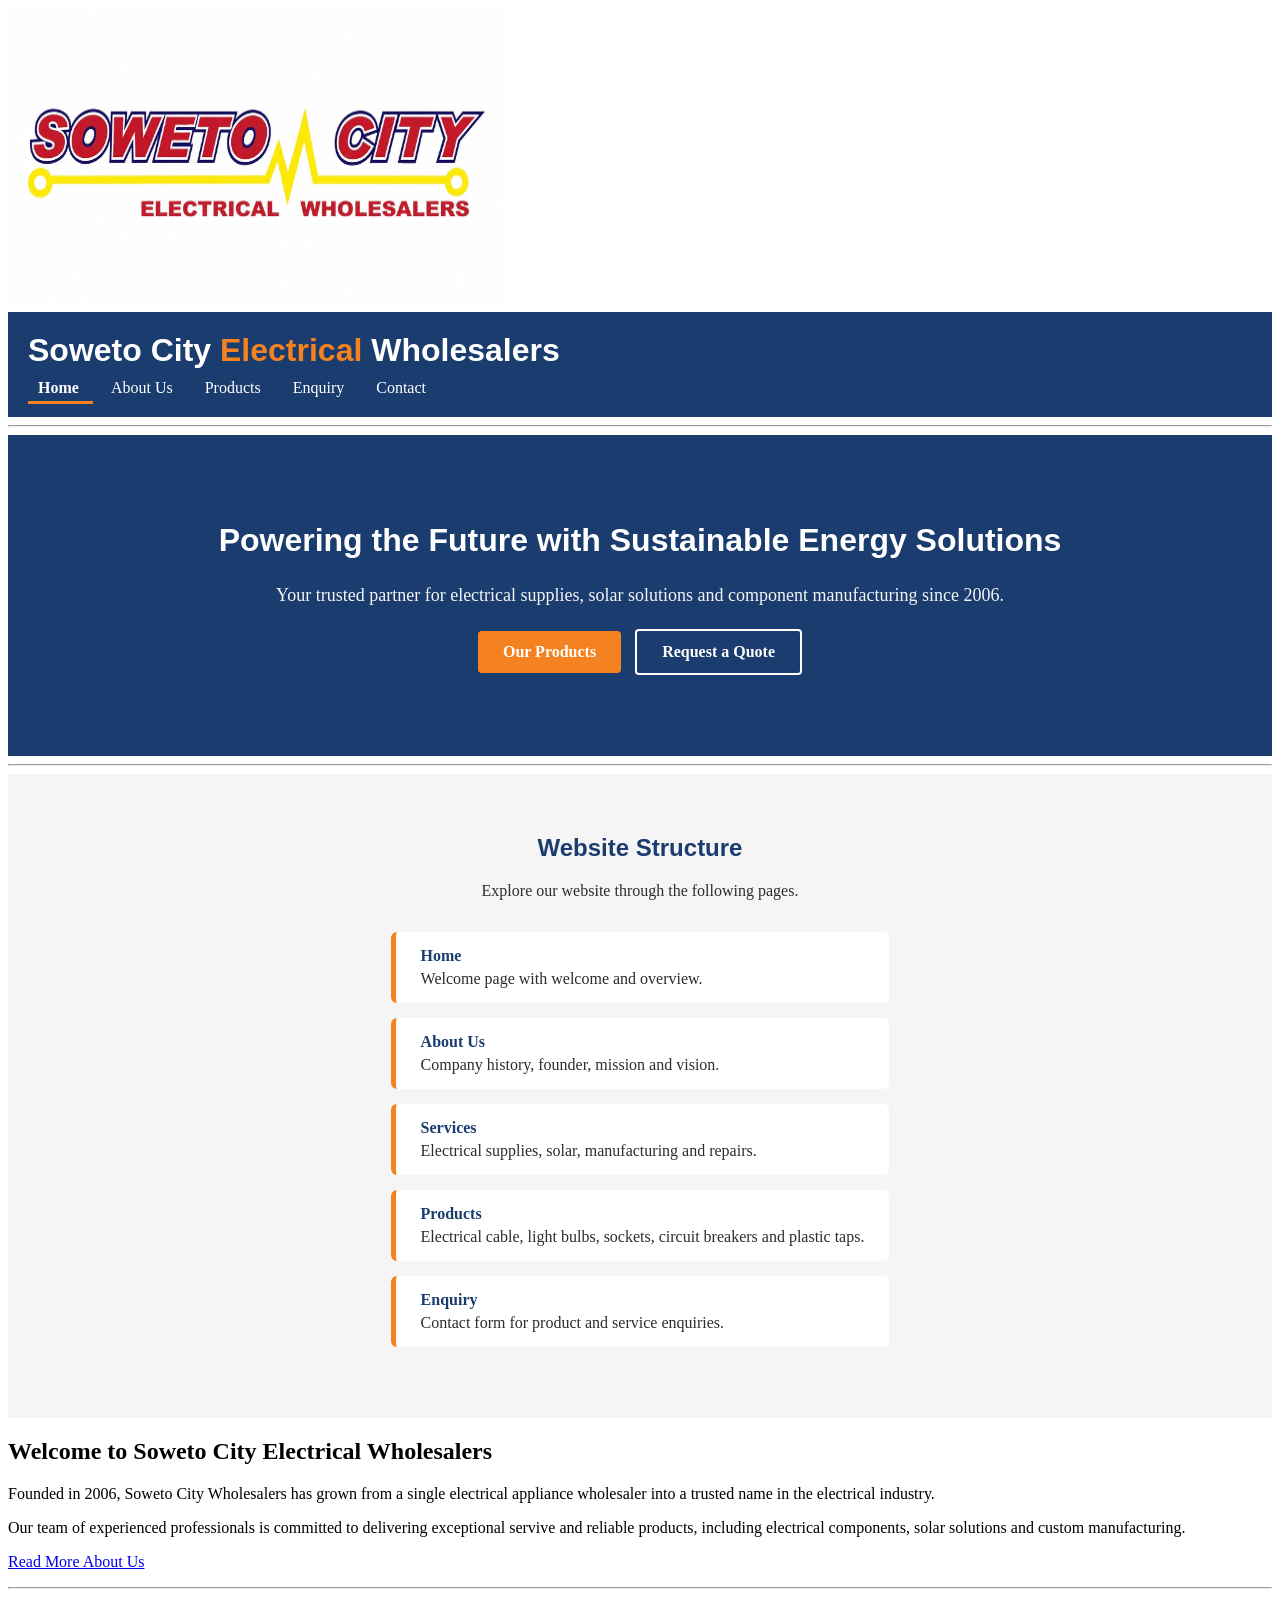
==== Root/index.html @ 1823b043 "Add files via upload" ====
<!DOCTYPE html>
<html lang="en">
    <head>
        <title>Soweto City Electrical Wholesalers</title> 
    </head>
    
    <body>
            <img src="Images/Company logo.jpg" width="500px" height="300px">
        
        <header>
            <header style="background-color: #1A3C6E; padding: 20px; color: #FFFFFF;">
            
            <h1 style="color: #FFFFFF; font-family: Arial, sans-serif; margin: 0;">
                Soweto City 
                <span style="color: #F58220;">Electrical</span> 
                Wholesalers
            </h1>
            
            <nav>

                <p style="margin-top: 10px; margin-bottom: 0;">
                <a href="index.html" style="color: #FFFFFF; text-decoration: none; font-weight: bold; padding: 5px 10px; border-bottom: 3px solid #F58220;">
                    Home
                </a> &nbsp;
                <a href="about.html" style="color: #FFFFFF; text-decoration: none; padding: 5px 10px;">
                    About Us
                </a> &nbsp;
                <a href="products.html" style="color: #FFFFFF; text-decoration: none; padding: 5px 10px;">
                    Products
                </a> &nbsp;
                <a href="enquiry.html" style="color: #FFFFFF; text-decoration: none; padding: 5px 10px;">
                    Enquiry
                </a> &nbsp;
                <a href="contact.html" style="color: #FFFFFF; text-decoration: none; padding: 5px 10px;">
                    Contact
                </a>
                </p>
            </nav>
        </header>
        
        <hr>
        
        
            <section>
                 <section style="background-color: #1A3C6E; padding: 60px 30px; text-align: center; color: #FFFFFF;">
            
            <h2 style="color: #FFFFFF; font-family: Arial, sans-serif; font-size: 32px;">
                Powering the Future with Sustainable Energy Solutions
            </h2>
             <p style="color: #F5F5F5; font-size: 18px;">
                Your trusted partner for electrical supplies, solar solutions 
                and component manufacturing since 2006.
            </p>

            <p>
                <a href="products.html" style="background-color: #F58220; color: #FFFFFF; padding: 12px 25px; text-decoration: none; border-radius: 4px; font-weight: bold; display: inline-block; margin: 5px;">
                    Our Products
                </a>
                <a href="enquiry.html" style="background-color: transparent; color: #FFFFFF; padding: 12px 25px; text-decoration: none; border: 2px solid #FFFFFF; border-radius: 4px; font-weight: bold; display: inline-block; margin: 5px;">
                    Request a Quote
                </a>
            </p>
            </section>
            
            <hr>
            
            
            
            <section style="background-color: #F5F5F5; padding: 40px 30px; text-align: center;">
            
            <h2 style="color: #1A3C6E; font-family: Arial, sans-serif;">
                Website Structure
            </h2>

            <p style="color: #2D2D2D;">
                Explore our website through the following pages.
            </p>
            
            <ul style="list-style: none; padding: 0; display: inline-block; text-align: left;">
                
                <li style="margin-bottom: 15px; background-color: #FFFFFF; padding: 15px 25px; border-radius: 6px; border-left: 5px solid #F58220;">
                    <strong style="color: #1A3C6E;">Home</strong>
                    <p style="margin: 5px 0 0 0; color: #2D2D2D;">
                        Welcome page with welcome and overview.
                    </p>
                </li>
                
                <li style="margin-bottom: 15px; background-color: #FFFFFF; padding: 15px 25px; border-radius: 6px; border-left: 5px solid #F58220;">
                    <strong style="color: #1A3C6E;">About Us</strong>
                    <p style="margin: 5px 0 0 0; color: #2D2D2D;">
                        Company history, founder, mission and vision.
                    </p>
                </li>
                
                <li style="margin-bottom: 15px; background-color: #FFFFFF; padding: 15px 25px; border-radius: 6px; border-left: 5px solid #F58220;">
                    <strong style="color: #1A3C6E;">Services</strong>
                    <p style="margin: 5px 0 0 0; color: #2D2D2D;">
                        Electrical supplies, solar, manufacturing and repairs.
                    </p>
                </li>
                
                <li style="margin-bottom: 15px; background-color: #FFFFFF; padding: 15px 25px; border-radius: 6px; border-left: 5px solid #F58220;">
                    <strong style="color: #1A3C6E;">Products</strong>
                    <p style="margin: 5px 0 0 0; color: #2D2D2D;">
                        Electrical cable, light bulbs, sockets, circuit breakers and plastic taps.
                    </p>
                </li>
                
                <li style="margin-bottom: 15px; background-color: #FFFFFF; padding: 15px 25px; border-radius: 6px; border-left: 5px solid #F58220;">
                    <strong style="color: #1A3C6E;">Enquiry</strong>
                    <p style="margin: 5px 0 0 0; color: #2D2D2D;">
                        Contact form for product and service enquiries.
                    </p>
                </li>
                 
            </section>
            <section>
                <h2>Welcome to Soweto City Electrical Wholesalers</h2>
                <p>
                    Founded in 2006, Soweto City Wholesalers has grown from a single electrical appliance wholesaler
                     into a trusted name in the electrical industry.
                </p>
                <p>
                    Our team of experienced professionals is committed to delivering exceptional servive and reliable products,
                    including electrical components, solar solutions and custom manufacturing.
                </p>
                <p>
                    <a href="about.html">Read More About Us</a>
                </p>
            </section>
            
            <hr>
            
            
         
        
        
    </body>
</html>
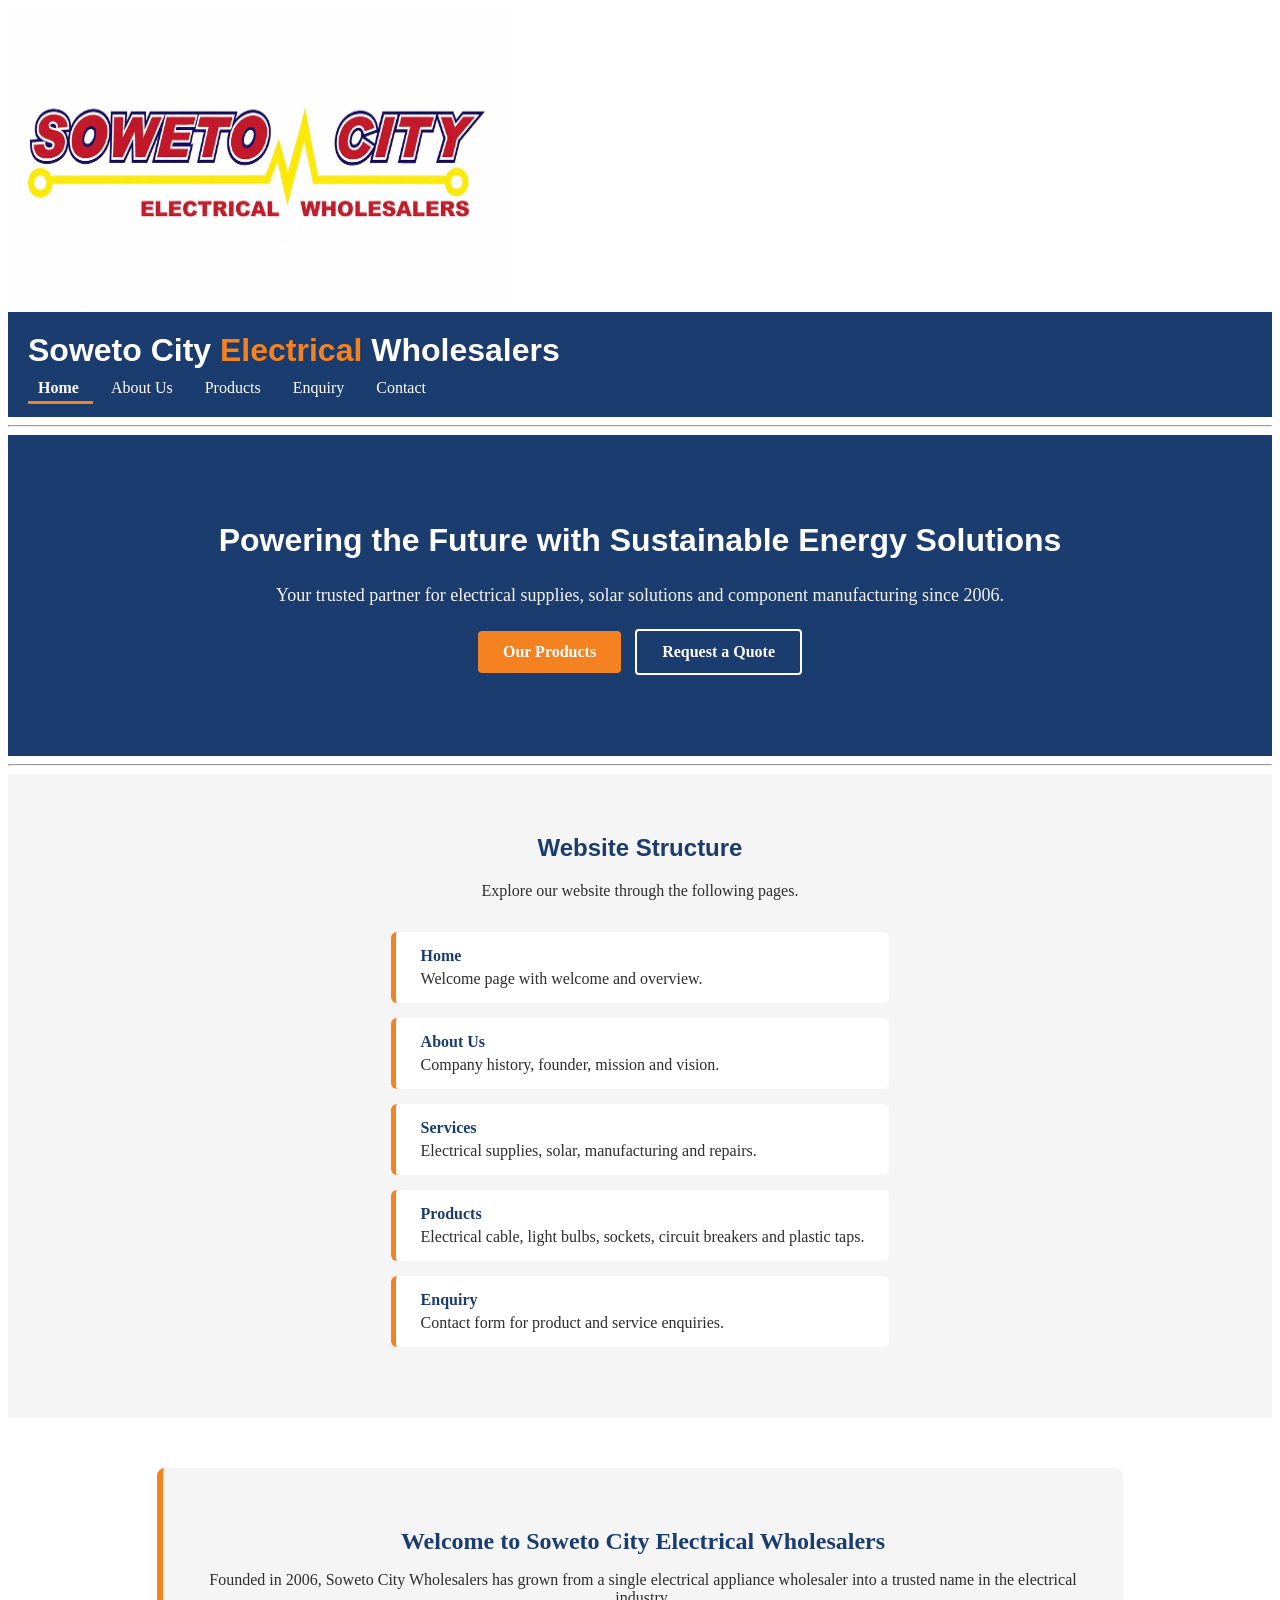
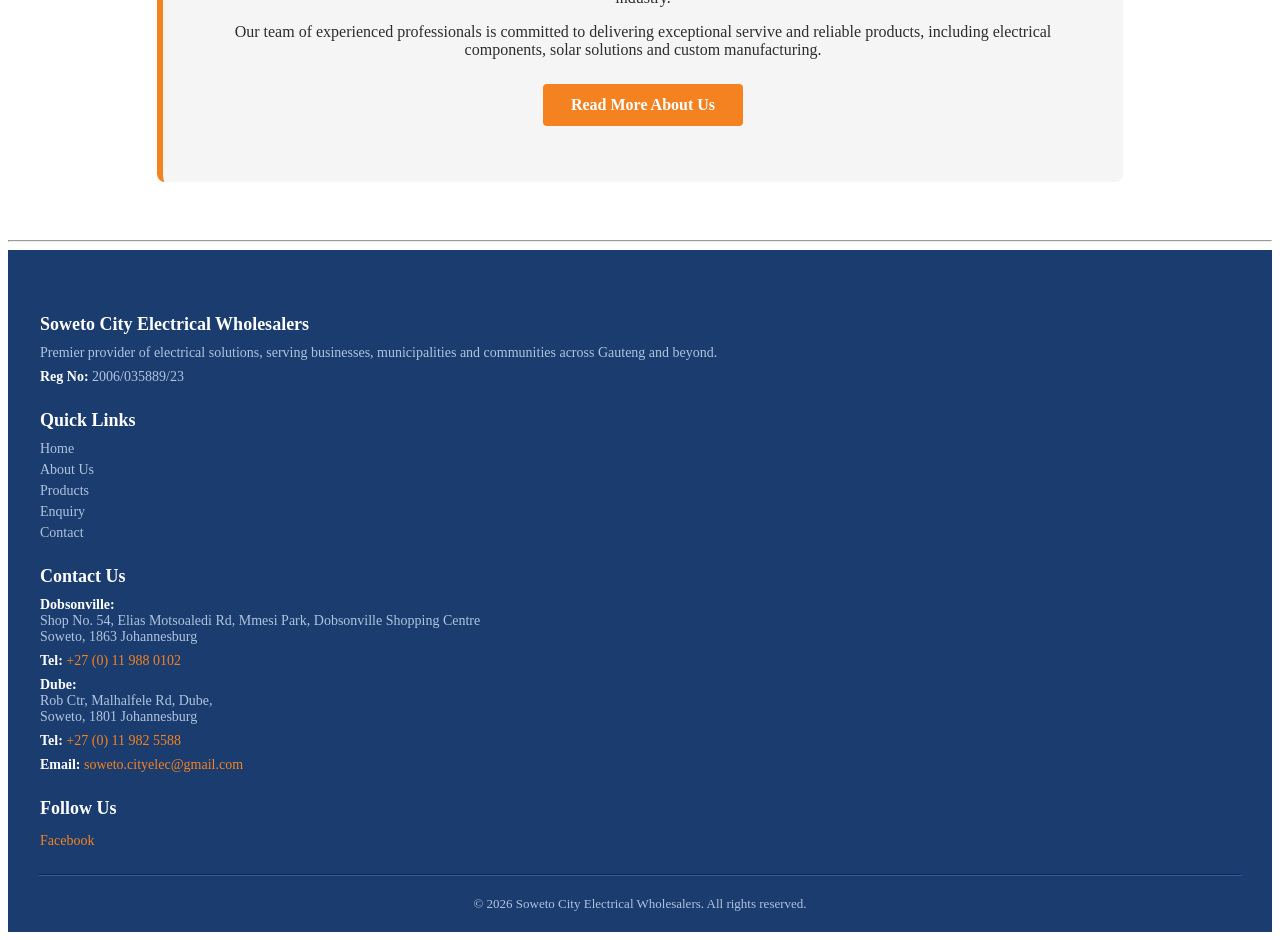
==== commit 32085fcb: "Footer section and updating web pages. I have added comments on everything I have done that way it i" ====
--- a/Root/index.html
+++ b/Root/index.html
@@ -4,7 +4,7 @@
     <head>
         <title>Soweto City Electrical Wholesalers</title> 
     </head>
-    
+         <!--Comapany logo-->
     <body>
             <img src="Images/Company logo.jpg" width="500px" height="300px">
         
@@ -16,23 +16,23 @@
                 <span style="color: #F58220;">Electrical</span> 
                 Wholesalers
             </h1>
-            
+            <!--Navigation Menu-->
             <nav>
 
                 <p style="margin-top: 10px; margin-bottom: 0;">
-                <a href="index.html" style="color: #FFFFFF; text-decoration: none; font-weight: bold; padding: 5px 10px; border-bottom: 3px solid #F58220;">
+                <a href="#" style="color: #FFFFFF; text-decoration: none; font-weight: bold; padding: 5px 10px; border-bottom: 3px solid #F58220;">
                     Home
                 </a> &nbsp;
-                <a href="about.html" style="color: #FFFFFF; text-decoration: none; padding: 5px 10px;">
+                <a href="Assets/about.html" style="color: #FFFFFF; text-decoration: none; padding: 5px 10px;">
                     About Us
                 </a> &nbsp;
-                <a href="products.html" style="color: #FFFFFF; text-decoration: none; padding: 5px 10px;">
+                <a href="Assets/products.html" style="color: #FFFFFF; text-decoration: none; padding: 5px 10px;">
                     Products
                 </a> &nbsp;
-                <a href="enquiry.html" style="color: #FFFFFF; text-decoration: none; padding: 5px 10px;">
+                <a href="Assets/products.html" style="color: #FFFFFF; text-decoration: none; padding: 5px 10px;">
                     Enquiry
                 </a> &nbsp;
-                <a href="contact.html" style="color: #FFFFFF; text-decoration: none; padding: 5px 10px;">
+                <a href="Assets/contact.html" style="color: #FFFFFF; text-decoration: none; padding: 5px 10px;">
                     Contact
                 </a>
                 </p>
@@ -41,7 +41,7 @@
         
         <hr>
         
-        
+            <!--Welcome Section-->
             <section>
                  <section style="background-color: #1A3C6E; padding: 60px 30px; text-align: center; color: #FFFFFF;">
             
@@ -52,12 +52,13 @@
                 Your trusted partner for electrical supplies, solar solutions 
                 and component manufacturing since 2006.
             </p>
+        
 
             <p>
-                <a href="products.html" style="background-color: #F58220; color: #FFFFFF; padding: 12px 25px; text-decoration: none; border-radius: 4px; font-weight: bold; display: inline-block; margin: 5px;">
+                <a href="Assets/products.html" style="background-color: #F58220; color: #FFFFFF; padding: 12px 25px; text-decoration: none; border-radius: 4px; font-weight: bold; display: inline-block; margin: 5px;">
                     Our Products
                 </a>
-                <a href="enquiry.html" style="background-color: transparent; color: #FFFFFF; padding: 12px 25px; text-decoration: none; border: 2px solid #FFFFFF; border-radius: 4px; font-weight: bold; display: inline-block; margin: 5px;">
+                <a href="Assets/enquiry.html" style="background-color: transparent; color: #FFFFFF; padding: 12px 25px; text-decoration: none; border: 2px solid #FFFFFF; border-radius: 4px; font-weight: bold; display: inline-block; margin: 5px;">
                     Request a Quote
                 </a>
             </p>
@@ -66,7 +67,7 @@
             <hr>
             
             
-            
+            <!--Website Structure/Sitemap-->
             <section style="background-color: #F5F5F5; padding: 40px 30px; text-align: center;">
             
             <h2 style="color: #1A3C6E; font-family: Arial, sans-serif;">
@@ -115,22 +116,124 @@
                 </li>
                  
             </section>
+            <!--Welcome Section-->
             <section>
-                <h2>Welcome to Soweto City Electrical Wholesalers</h2>
-                <p>
+                <section style="background-color: #FFFFFF; padding: 50px 30px; text-align: center;">
+            
+                <div style="max-width: 900px; margin: 0 auto; background-color: #F5F5F5; padding: 40px 30px; border-radius: 8px; border-left: 6px solid #F58220;">
+
+                <h2 style="color: #1A3C6E; margin-bottom: 15px;">
+                    Welcome to Soweto City Electrical Wholesalers
+                </h2>
+                
+                <p style="color: #2D2D2D; font-size: 16px; margin-bottom: 15px;">
                     Founded in 2006, Soweto City Wholesalers has grown from a single electrical appliance wholesaler
-                     into a trusted name in the electrical industry.
-                </p>
-                <p>
+                    into a trusted name in the electrical industry.
+                </p>
+                <p style="color: #2D2D2D; font-size: 16px; margin-bottom: 25px;">
                     Our team of experienced professionals is committed to delivering exceptional servive and reliable products,
                     including electrical components, solar solutions and custom manufacturing.
                 </p>
                 <p>
-                    <a href="about.html">Read More About Us</a>
+                    <a href="Assets/about.html" style="background-color: #F58220; color: #FFFFFF; padding: 12px 28px; text-decoration: none; border-radius: 4px; font-weight: bold; display: inline-block;">Read More About Us</a>
                 </p>
             </section>
             
             <hr>
+
+            <footer style="background-color: #1A3C6E; padding: 40px 30px 20px 30px; color: #FFFFFF;">
+            
+            <div style="max-width: 1200px; margin: 0 auto;">
+                
+                
+                <div style="margin-bottom: 25px;">
+                    <h4 style="color: #FFFFFF; margin-bottom: 10px; font-size: 18px;">
+                        Soweto City Electrical Wholesalers
+                    </h4>
+                    <p style="color: #B0C4DE; margin: 5px 0; font-size: 14px;">
+                        Premier provider of electrical solutions, serving businesses, 
+                        municipalities and communities across Gauteng and beyond.
+                    </p>
+                    <p style="color: #B0C4DE; margin: 8px 0; font-size: 14px;">
+                        <strong style="color: #FFFFFF;">Reg No:</strong> 2006/035889/23
+                    </p>
+                </div>
+
+                <div style="margin-bottom: 25px;">
+                    <h4 style="color: #FFFFFF; margin-bottom: 10px; font-size: 18px;">
+                        Quick Links
+                    </h4>
+                    <p style="margin: 5px 0; font-size: 14px;">
+                        <a href="../Root/index.html" style="color: #B0C4DE; text-decoration: none;">Home</a>
+                    </p>
+                    <p style="margin: 5px 0; font-size: 14px;">
+                        <a href="Assets/about.html" style="color: #B0C4DE; text-decoration: none;">About Us</a>
+                   
+                    <p style="margin: 5px 0; font-size: 14px;">
+                        <a href="Assets/products.html" style="color: #B0C4DE; text-decoration: none;">Products</a>
+                    </p>
+                    <p style="margin: 5px 0; font-size: 14px;">
+                        <a href="Assets/enquiry.html" style="color: #B0C4DE; text-decoration: none;">Enquiry</a>
+                    </p>
+                    <p style="margin: 5px 0; font-size: 14px;">
+                        <a href="Assets/contact.html" style="color: #B0C4DE; text-decoration: none;">Contact</a>
+                    </p>
+                </div>
+                
+                
+                <div style="margin-bottom: 25px;">
+                    <h4 style="color: #FFFFFF; margin-bottom: 10px; font-size: 18px;">
+                        Contact Us
+                    </h4>
+                    <p style="color: #B0C4DE; margin: 5px 0; font-size: 14px;">
+                        <strong style="color: #FFFFFF;">Dobsonville:</strong><br>
+                        Shop No. 54, Elias Motsoaledi Rd, Mmesi Park, Dobsonville Shopping Centre<br>
+                        Soweto, 1863 Johannesburg
+                    </p>
+                    <p style="color: #B0C4DE; margin: 8px 0; font-size: 14px;">
+                        <strong style="color: #FFFFFF;">Tel:</strong> 
+                        <a href="tel:+27119880102" style="color: #F58220; text-decoration: none;">
+                            +27 (0) 11 988 0102
+                        </a>
+                    <p style="color: #B0C4DE; margin: 8px 0; font-size: 14px;">
+                        <strong style="color: #FFFFFF;">Dube:</strong><br>
+                        Rob Ctr, Malhalfele Rd, Dube,<br>
+                        Soweto, 1801 Johannesburg
+                    </p>
+                    <p style="color: #B0C4DE; margin: 8px 0; font-size: 14px;">
+                        <strong style="color: #FFFFFF;">Tel:</strong> 
+                        <a href="tel:+27119880102" style="color: #F58220; text-decoration: none;">
+                            +27 (0) 11 982 5588
+                        </a>
+                    </p>
+                    <p style="color: #B0C4DE; margin: 5px 0; font-size: 14px;">
+                        <strong style="color: #FFFFFF;">Email:</strong> 
+                        <a href="mailto:soweto.cityelec@gmail.com" style="color: #F58220; text-decoration: none;">
+                            soweto.cityelec@gmail.com
+                        </a>
+                    </p>
+                </div>
+                
+                
+                <div style="margin-bottom: 25px;">
+                    <h4 style="color: #FFFFFF; margin-bottom: 10px; font-size: 18px;">
+                        Follow Us
+                    </h4>
+                    <p style="font-size: 14px;">
+                        <a href="#" style="color: #F58220; text-decoration: none;">Facebook</a>
+                    </p>
+                </div>
+                
+            </div>
+            
+            
+            <hr style="border-color: #2A5C9E; margin: 20px 0;">
+            
+            <p style="color: #B0C4DE; text-align: center; font-size: 13px; margin: 0;">
+                &copy; 2026 Soweto City Electrical Wholesalers. All rights reserved.
+            </p>
+            
+        </footer>
             
             
          
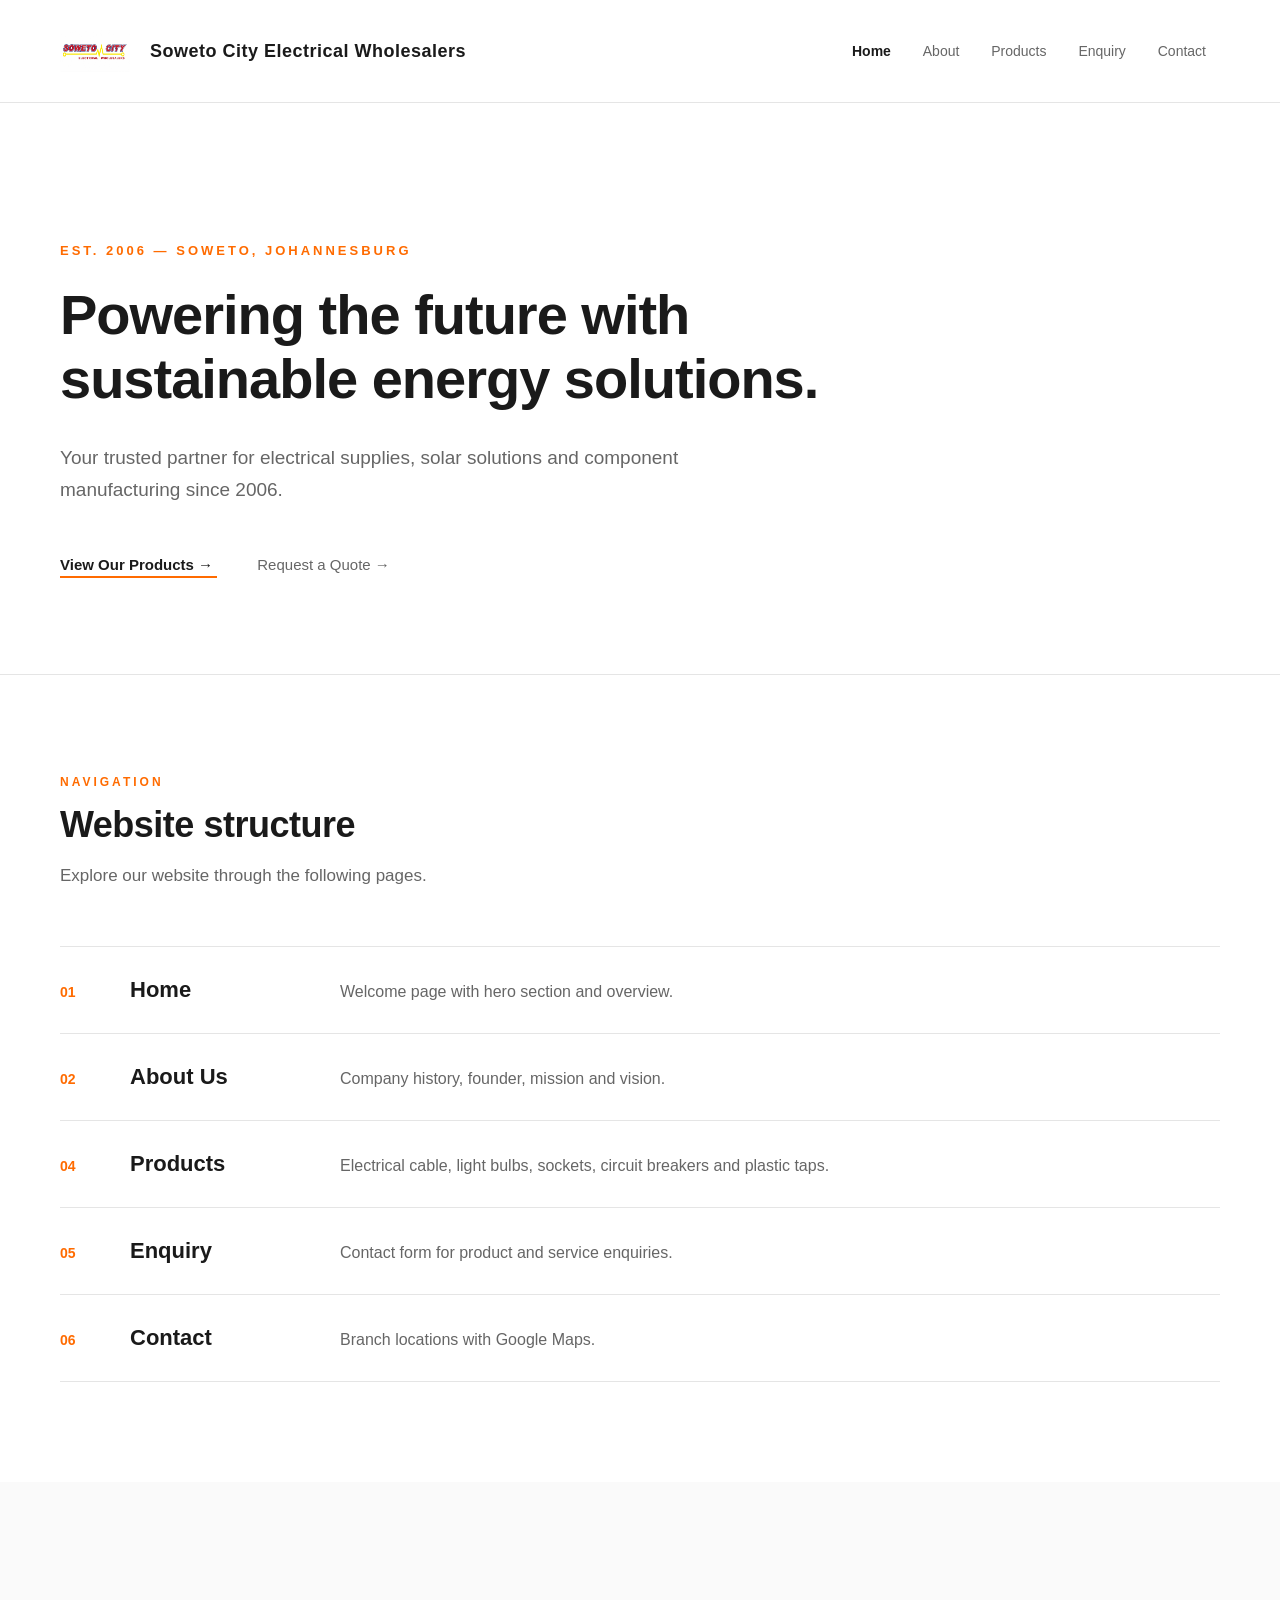
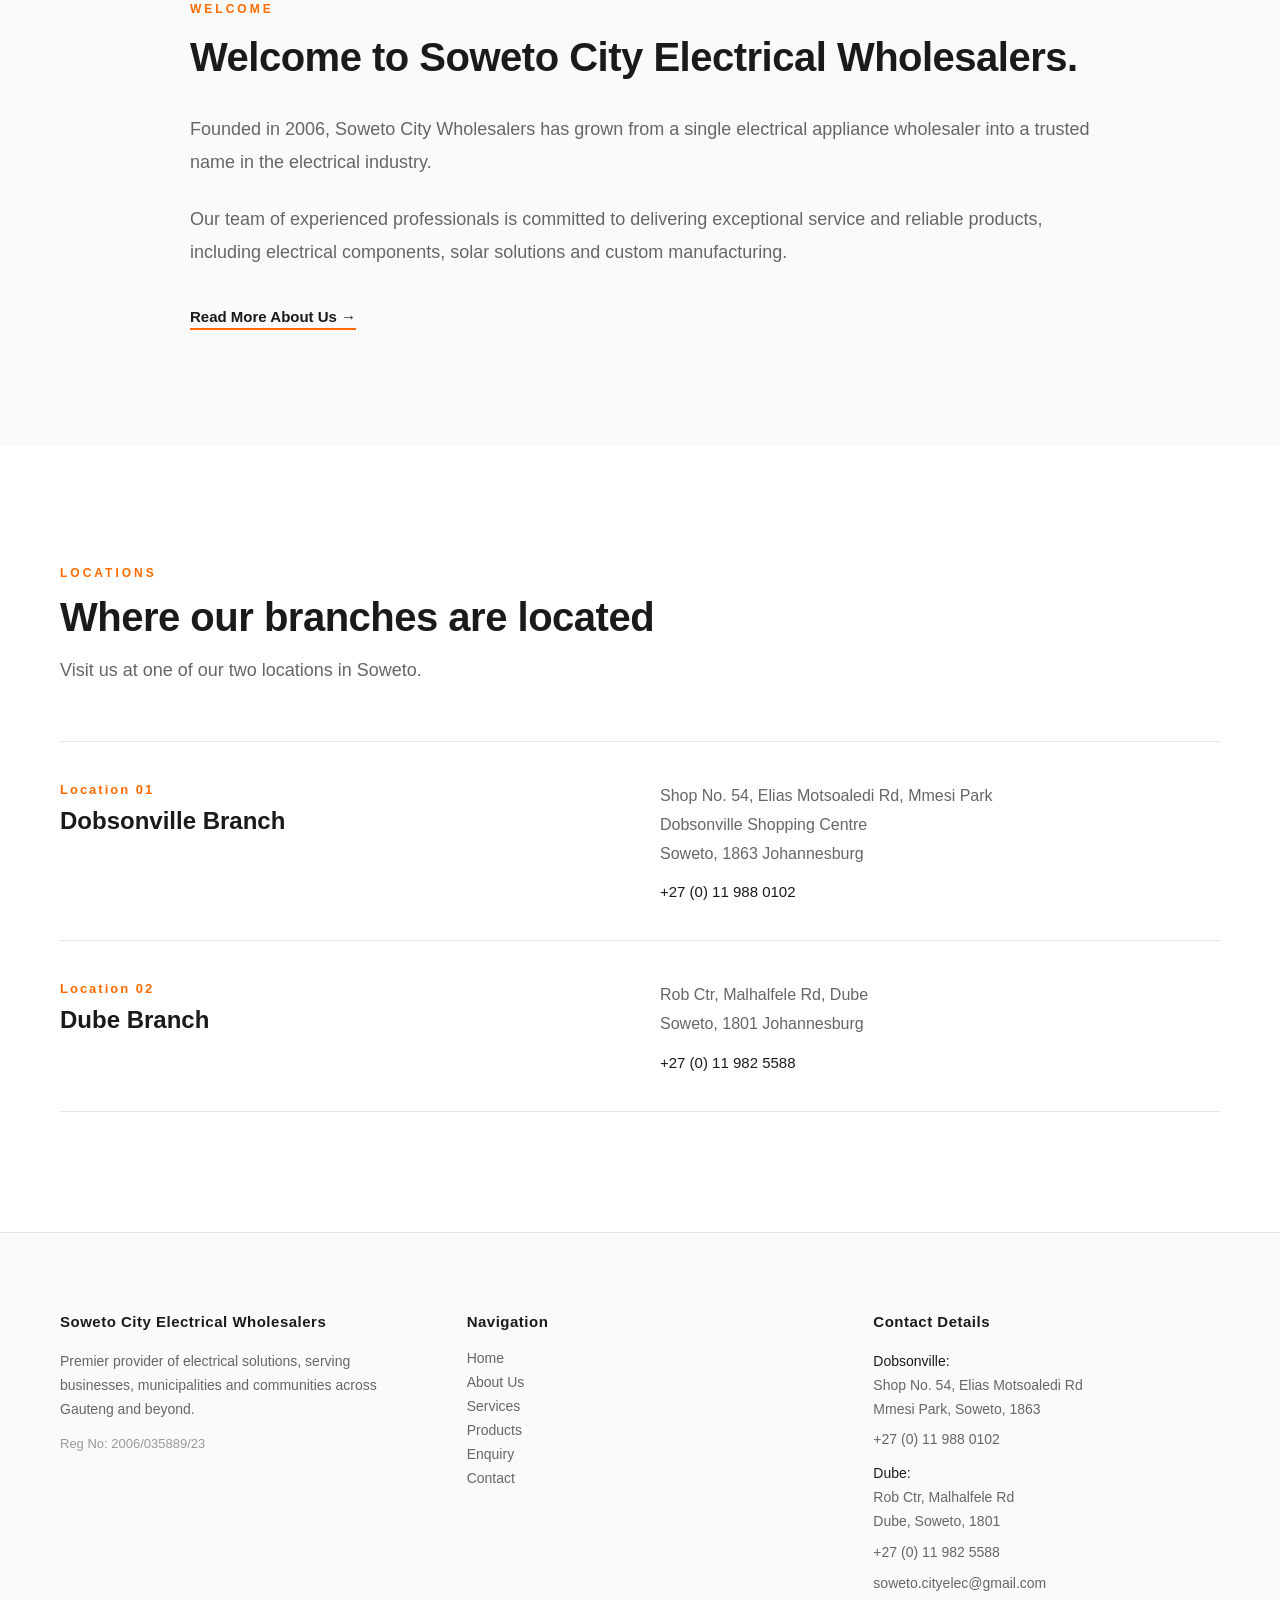
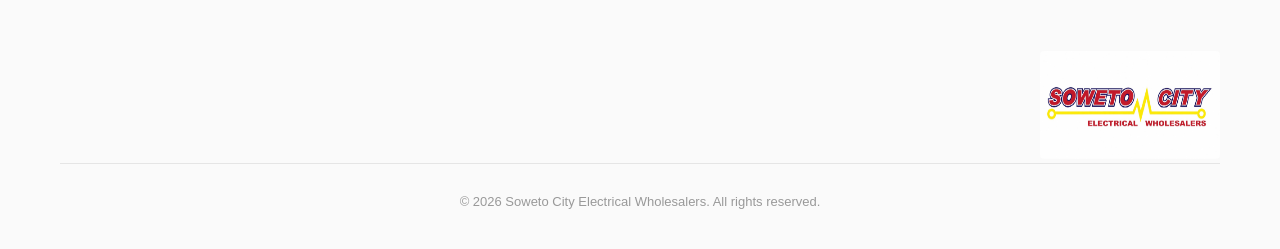
==== commit 67358d7c: "Created a Javascript Folder and changed Design of pages. I have created an additional folder within " ====
--- a/Root/index.html
+++ b/Root/index.html
@@ -2,242 +2,316 @@
 <!DOCTYPE html>
 <html lang="en">
     <head>
-        <title>Soweto City Electrical Wholesalers</title> 
+        <title>Soweto City Electrical Wholesalers | Home</title>
     </head>
-         <!--Comapany logo-->
-    <body>
-            <img src="Images/Company logo.jpg" width="500px" height="300px">
-        
-        <header>
-            <header style="background-color: #1A3C6E; padding: 20px; color: #FFFFFF;">
-            
-            <h1 style="color: #FFFFFF; font-family: Arial, sans-serif; margin: 0;">
-                Soweto City 
-                <span style="color: #F58220;">Electrical</span> 
-                Wholesalers
+    <body style="font-family: 'Inter', Arial, sans-serif; margin: 0; padding: 0; background-color: #FFFFFF; color: #1A1A1A;"></body>
+    <header style="background-color: #FFFFFF; padding: 30px 60px; border-bottom: 1px solid #E5E5E5;">
+        <div style="display: flex; align-items: center; justify-content: space-between; flex-wrap: wrap;">
+
+        <!--Comapany logo-->
+        <div style="display: flex; align-items: center; gap: 20px;">
+            <img src="Images/Company logo.jpg" alt="Soweto City Electrical Wholesalers Logo" width="70" height="42" style="border-radius: 2px;">
+            <h1 style="color: #1A1A1A; margin: 0; font-size: 18px; font-weight: 600; letter-spacing: 0.5px;">
+            Soweto City Electrical Wholesalers
             </h1>
+        </div>
+
             <!--Navigation Menu-->
             <nav>
-
-                <p style="margin-top: 10px; margin-bottom: 0;">
-                <a href="#" style="color: #FFFFFF; text-decoration: none; font-weight: bold; padding: 5px 10px; border-bottom: 3px solid #F58220;">
-                    Home
-                </a> &nbsp;
-                <a href="Assets/about.html" style="color: #FFFFFF; text-decoration: none; padding: 5px 10px;">
-                    About Us
-                </a> &nbsp;
-                <a href="Assets/products.html" style="color: #FFFFFF; text-decoration: none; padding: 5px 10px;">
-                    Products
-                </a> &nbsp;
-                <a href="Assets/products.html" style="color: #FFFFFF; text-decoration: none; padding: 5px 10px;">
-                    Enquiry
-                </a> &nbsp;
-                <a href="Assets/contact.html" style="color: #FFFFFF; text-decoration: none; padding: 5px 10px;">
-                    Contact
-                </a>
+                <p style="margin: 0; font-size: 14px; font-weight: 400;">
+                    <a href="#" style="color: #1A1A1A; text-decoration: none; padding: 8px 14px; font-weight: 600;">
+                        Home
+                    </a>
+                    <a href="Assets/about.html" style="color: #666666; text-decoration: none; padding: 8px 14px;">
+                        About
+                    </a>
+                    <a href="Assets/products.html" style="color: #666666; text-decoration: none; padding: 8px 14px;">
+                        Products
+                    </a>
+                    <a href="Assets/enquiry.html" style="color: #666666; text-decoration: none; padding: 8px 14px;">
+                        Enquiry
+                    </a>
+                    <a href="Assets/contact.html" style="color: #666666; text-decoration: none; padding: 8px 14px;">
+                        Contact
+                    </a>
+                    </p>
+            </nav>
+    </header>
+        
+        <main>
+
+            <main>
+                <!--Welcome-->
+            <section style="padding: 140px 60px 100px 60px; max-width: 1200px; margin: 0 auto;">
+                
+                <p style="color: #FF6B00; font-size: 13px; font-weight: 600; letter-spacing: 3px; text-transform: uppercase; margin: 0 0 25px 0;">
+                    Est. 2006 &mdash; Soweto, Johannesburg
                 </p>
-            </nav>
-        </header>
-        
-        <hr>
+                
+                <h2 style="color: #1A1A1A; font-size: 56px; font-weight: 700; line-height: 1.15; margin: 0 0 30px 0; max-width: 900px; letter-spacing: -1px;">
+                    Powering the future with sustainable energy solutions.
+                </h2>
+                
+                <p style="color: #666666; font-size: 19px; line-height: 1.7; max-width: 650px; margin-bottom: 50px; font-weight: 300;">
+                    Your trusted partner for electrical supplies, solar solutions 
+                    and component manufacturing since 2006.
+                </p>
+                
+                <p style="margin: 0;">
+                    <a href="Assets/products.html" style="color: #1A1A1A; text-decoration: none; font-size: 15px; font-weight: 600; padding-bottom: 3px; border-bottom: 2px solid #FF6B00; margin-right: 40px;">
+                        View Our Products &rarr;
+                    </a>
+                    <a href="Assets/enquiry.html" style="color: #666666; text-decoration: none; font-size: 15px; font-weight: 500;">
+                        Request a Quote &rarr;
+                    </a>
+                </p>
+                
+            </section>
+            <!--Website Structure-->
+            <section style="padding: 100px 60px; border-top: 1px solid #E5E5E5;">
+                <div style="max-width: 1200px; margin: 0 auto;">
+                    
+                    <p style="color: #FF6B00; font-size: 12px; font-weight: 600; letter-spacing: 3px; text-transform: uppercase; margin: 0 0 15px 0;">
+                        Navigation
+                    </p>
+                    
+                    <h2 style="color: #1A1A1A; font-size: 36px; font-weight: 700; margin: 0 0 20px 0; letter-spacing: -0.5px;">
+                        Website structure
+                    </h2>
+                    
+                    <p style="color: #666666; font-size: 17px; margin-bottom: 60px; font-weight: 300;">
+                        Explore our website through the following pages.
+                    </p>
+
+                <div>
+                    <div style="border-top: 1px solid #E5E5E5; padding: 30px 0; display: flex; align-items: baseline; flex-wrap: wrap; gap: 30px;">
+                    <span style="color: #FF6B00; font-size: 14px; font-weight: 600; min-width: 40px;">01</span>
+                    <a href="index.html" style="color: #1A1A1A; font-size: 22px; font-weight: 600; min-width: 180px; text-decoration: none;">
+                    Home</a>
+                    <span style="color: #666666; font-size: 16px; flex: 1; font-weight: 300;">
+                    Welcome page with hero section and overview.</span>
+                </div>
+
+                <div style="border-top: 1px solid #E5E5E5; padding: 30px 0; display: flex; align-items: baseline; flex-wrap: wrap; gap: 30px;">
+                    <span style="color: #FF6B00; font-size: 14px; font-weight: 600; min-width: 40px;">02</span>
+                    <a href="Assets/about.html" style="color: #1A1A1A; font-size: 22px; font-weight: 600; min-width: 180px; text-decoration: none;">
+                    About Us</a>
+                    <span style="color: #666666; font-size: 16px; flex: 1; font-weight: 300;">
+                    Company history, founder, mission and vision.</span>
+                </div>
+
+                 <div style="border-top: 1px solid #E5E5E5; padding: 30px 0; display: flex; align-items: baseline; flex-wrap: wrap; gap: 30px;">
+                    <span style="color: #FF6B00; font-size: 14px; font-weight: 600; min-width: 40px;">04</span>
+                    <a href="Assets/products.html" style="color: #1A1A1A; font-size: 22px; font-weight: 600; min-width: 180px; text-decoration: none;">
+                    Products</a>
+                    <span style="color: #666666; font-size: 16px; flex: 1; font-weight: 300;">
+                    Electrical cable, light bulbs, sockets, circuit breakers and plastic taps.</span>
+                </div>
+
+                <div style="border-top: 1px solid #E5E5E5; padding: 30px 0; display: flex; align-items: baseline; flex-wrap: wrap; gap: 30px;">
+                    <span style="color: #FF6B00; font-size: 14px; font-weight: 600; min-width: 40px;">05</span>
+                    <a href="Assets/enquiry.html" style="color: #1A1A1A; font-size: 22px; font-weight: 600; min-width: 180px; text-decoration: none;">
+                    Enquiry</a>
+                    <span style="color: #666666; font-size: 16px; flex: 1; font-weight: 300;">
+                    Contact form for product and service enquiries.</span>
+                </div>
+
+                <div style="border-top: 1px solid #E5E5E5; border-bottom: 1px solid #E5E5E5; padding: 30px 0; display: flex; align-items: baseline; flex-wrap: wrap; gap: 30px;">
+                    <span style="color: #FF6B00; font-size: 14px; font-weight: 600; min-width: 40px;">06</span>
+                    <a href="Assets/contact.html" style="color: #1A1A1A; font-size: 22px; font-weight: 600; min-width: 180px; text-decoration: none;">
+                    Contact</a>
+                    <span style="color: #666666; font-size: 16px; flex: 1; font-weight: 300;">
+                    Branch locations with Google Maps.</span>           
+                </div>
+            </section>
+
+
+        </main>
         
             <!--Welcome Section-->
-            <section>
-                 <section style="background-color: #1A3C6E; padding: 60px 30px; text-align: center; color: #FFFFFF;">
-            
-            <h2 style="color: #FFFFFF; font-family: Arial, sans-serif; font-size: 32px;">
-                Powering the Future with Sustainable Energy Solutions
-            </h2>
-             <p style="color: #F5F5F5; font-size: 18px;">
-                Your trusted partner for electrical supplies, solar solutions 
-                and component manufacturing since 2006.
-            </p>
-        
-
-            <p>
-                <a href="Assets/products.html" style="background-color: #F58220; color: #FFFFFF; padding: 12px 25px; text-decoration: none; border-radius: 4px; font-weight: bold; display: inline-block; margin: 5px;">
-                    Our Products
-                </a>
-                <a href="Assets/enquiry.html" style="background-color: transparent; color: #FFFFFF; padding: 12px 25px; text-decoration: none; border: 2px solid #FFFFFF; border-radius: 4px; font-weight: bold; display: inline-block; margin: 5px;">
-                    Request a Quote
-                </a>
-            </p>
+            <section style="padding: 120px 60px; background-color: #FAFAFA;">
+                <div style="max-width: 900px; margin: 0 auto;">
+                    
+                    <p style="color: #FF6B00; font-size: 12px; font-weight: 600; letter-spacing: 3px; text-transform: uppercase; margin: 0 0 15px 0;">
+                    Welcome
+                    </p>
+                    
+                    <h2 style="color: #1A1A1A; font-size: 40px; font-weight: 700; line-height: 1.3; margin: 0 0 30px 0; letter-spacing: -0.5px;">
+                    Welcome to Soweto City Electrical Wholesalers.
+                    </h2>
+                    
+                    <p style="color: #666666; font-size: 18px; line-height: 1.8; margin-bottom: 25px; font-weight: 300;">
+                    Founded in 2006, Soweto City Wholesalers has grown from a single electrical 
+                    appliance wholesaler into a trusted name in the electrical industry.
+                    </p>
+                    
+                    <p style="color: #666666; font-size: 18px; line-height: 1.8; margin-bottom: 40px; font-weight: 300;">
+                    Our team of experienced professionals is committed to delivering exceptional 
+                    service and reliable products, including electrical components, solar solutions and custom manufacturing.
+                    </p>
+                    
+                    <p style="margin: 0;">
+                        <a href="Assets/about.html" style="color: #1A1A1A; text-decoration: none; font-size: 15px; font-weight: 600; padding-bottom: 3px; border-bottom: 2px solid #FF6B00;">
+                        Read More About Us &rarr;
+                        </a>
+                    </p>
+                    
+                </div>
+            </section>
+
+            <!--Branches-->
+            <section style="padding: 120px 60px;">
+                <div style="max-width: 1200px; margin: 0 auto;">
+                    
+                    <p style="color: #FF6B00; font-size: 12px; font-weight: 600; letter-spacing: 3px; text-transform: uppercase; margin: 0 0 15px 0;">
+                        Locations
+                    </p>
+                    
+                    <h2 style="color: #1A1A1A; font-size: 40px; font-weight: 700; margin: 0 0 20px 0; letter-spacing: -0.5px;">
+                    Where our branches are located
+                    </h2>
+                    
+                    <p style="color: #666666; font-size: 18px; margin-bottom: 60px; font-weight: 300;">
+                    Visit us at one of our two locations in Soweto.
+                    </p>
+                    
+                    <!--First Branch Location-->
+                    <div style="border-top: 1px solid #E5E5E5; padding: 40px 0;">
+                        <div style="display: flex; flex-wrap: wrap; gap: 40px;">
+                            
+                            <div style="flex: 1; min-width: 200px;">
+                                <p style="color: #FF6B00; font-size: 13px; font-weight: 600; letter-spacing: 2px; margin: 0 0 10px 0;">
+                                Location 01
+                                </p>
+                                <h3 style="color: #1A1A1A; font-size: 24px; font-weight: 600; margin: 0;">Dobsonville Branch</h3>
+                            </div>
+                            
+                            <div style="flex: 1; min-width: 250px;">
+                                <address style="font-style: normal; color: #666666; font-size: 16px; line-height: 1.8; margin: 0 0 15px 0; font-weight: 300;">
+                                Shop No. 54, Elias Motsoaledi Rd, Mmesi Park<br>
+                                Dobsonville Shopping Centre<br>
+                                Soweto, 1863 Johannesburg
+                                </address>
+                                <p style="color: #1A1A1A; font-size: 15px; font-weight: 500; margin: 0;">+27 (0) 11 988 0102</p>
+                            </div>
+                            
+                        </div>
+                    </div>
+
+                    <!--Second Branch Location-->
+                     <div style="border-top: 1px solid #E5E5E5; border-bottom: 1px solid #E5E5E5; padding: 40px 0;">
+                        <div style="display: flex; flex-wrap: wrap; gap: 40px;">
+                            
+                            <div style="flex: 1; min-width: 200px;">
+                                <p style="color: #FF6B00; font-size: 13px; font-weight: 600; letter-spacing: 2px; margin: 0 0 10px 0;">
+                                Location 02
+                                </p>
+                                <h3 style="color: #1A1A1A; font-size: 24px; font-weight: 600; margin: 0;">Dube Branch</h3>
+                            </div>
+                            
+                            <div style="flex: 1; min-width: 250px;">
+                                <address style="font-style: normal; color: #666666; font-size: 16px; line-height: 1.8; margin: 0 0 15px 0; font-weight: 300;">
+                                Rob Ctr, Malhalfele Rd, Dube<br>
+                                Soweto, 1801 Johannesburg
+                                </address>
+                                <p style="color: #1A1A1A; font-size: 15px; font-weight: 500; margin: 0;">+27 (0) 11 982 5588</p>
+                            </div>
+                            
+                        </div>
+                    </div>
+                    
+                </div>
             </section>
             
-            <hr>
-            
-            
-            <!--Website Structure/Sitemap-->
-            <section style="background-color: #F5F5F5; padding: 40px 30px; text-align: center;">
-            
-            <h2 style="color: #1A3C6E; font-family: Arial, sans-serif;">
-                Website Structure
-            </h2>
-
-            <p style="color: #2D2D2D;">
-                Explore our website through the following pages.
-            </p>
-            
-            <ul style="list-style: none; padding: 0; display: inline-block; text-align: left;">
-                
-                <li style="margin-bottom: 15px; background-color: #FFFFFF; padding: 15px 25px; border-radius: 6px; border-left: 5px solid #F58220;">
-                    <strong style="color: #1A3C6E;">Home</strong>
-                    <p style="margin: 5px 0 0 0; color: #2D2D2D;">
-                        Welcome page with welcome and overview.
-                    </p>
-                </li>
-                
-                <li style="margin-bottom: 15px; background-color: #FFFFFF; padding: 15px 25px; border-radius: 6px; border-left: 5px solid #F58220;">
-                    <strong style="color: #1A3C6E;">About Us</strong>
-                    <p style="margin: 5px 0 0 0; color: #2D2D2D;">
-                        Company history, founder, mission and vision.
-                    </p>
-                </li>
-                
-                <li style="margin-bottom: 15px; background-color: #FFFFFF; padding: 15px 25px; border-radius: 6px; border-left: 5px solid #F58220;">
-                    <strong style="color: #1A3C6E;">Services</strong>
-                    <p style="margin: 5px 0 0 0; color: #2D2D2D;">
-                        Electrical supplies, solar, manufacturing and repairs.
-                    </p>
-                </li>
-                
-                <li style="margin-bottom: 15px; background-color: #FFFFFF; padding: 15px 25px; border-radius: 6px; border-left: 5px solid #F58220;">
-                    <strong style="color: #1A3C6E;">Products</strong>
-                    <p style="margin: 5px 0 0 0; color: #2D2D2D;">
-                        Electrical cable, light bulbs, sockets, circuit breakers and plastic taps.
-                    </p>
-                </li>
-                
-                <li style="margin-bottom: 15px; background-color: #FFFFFF; padding: 15px 25px; border-radius: 6px; border-left: 5px solid #F58220;">
-                    <strong style="color: #1A3C6E;">Enquiry</strong>
-                    <p style="margin: 5px 0 0 0; color: #2D2D2D;">
-                        Contact form for product and service enquiries.
-                    </p>
-                </li>
-                 
-            </section>
-            <!--Welcome Section-->
-            <section>
-                <section style="background-color: #FFFFFF; padding: 50px 30px; text-align: center;">
-            
-                <div style="max-width: 900px; margin: 0 auto; background-color: #F5F5F5; padding: 40px 30px; border-radius: 8px; border-left: 6px solid #F58220;">
-
-                <h2 style="color: #1A3C6E; margin-bottom: 15px;">
-                    Welcome to Soweto City Electrical Wholesalers
-                </h2>
-                
-                <p style="color: #2D2D2D; font-size: 16px; margin-bottom: 15px;">
-                    Founded in 2006, Soweto City Wholesalers has grown from a single electrical appliance wholesaler
-                    into a trusted name in the electrical industry.
-                </p>
-                <p style="color: #2D2D2D; font-size: 16px; margin-bottom: 25px;">
-                    Our team of experienced professionals is committed to delivering exceptional servive and reliable products,
-                    including electrical components, solar solutions and custom manufacturing.
-                </p>
-                <p>
-                    <a href="Assets/about.html" style="background-color: #F58220; color: #FFFFFF; padding: 12px 28px; text-decoration: none; border-radius: 4px; font-weight: bold; display: inline-block;">Read More About Us</a>
-                </p>
-            </section>
-            
-            <hr>
-
-            <footer style="background-color: #1A3C6E; padding: 40px 30px 20px 30px; color: #FFFFFF;">
+        </main>
+
+        <!--Footer-->
+        <footer style="background-color: #FAFAFA; padding: 80px 60px 40px 60px; border-top: 1px solid #E5E5E5;">
             
             <div style="max-width: 1200px; margin: 0 auto;">
                 
-                
-                <div style="margin-bottom: 25px;">
-                    <h4 style="color: #FFFFFF; margin-bottom: 10px; font-size: 18px;">
-                        Soweto City Electrical Wholesalers
-                    </h4>
-                    <p style="color: #B0C4DE; margin: 5px 0; font-size: 14px;">
-                        Premier provider of electrical solutions, serving businesses, 
-                        municipalities and communities across Gauteng and beyond.
-                    </p>
-                    <p style="color: #B0C4DE; margin: 8px 0; font-size: 14px;">
-                        <strong style="color: #FFFFFF;">Reg No:</strong> 2006/035889/23
-                    </p>
-                </div>
-
-                <div style="margin-bottom: 25px;">
-                    <h4 style="color: #FFFFFF; margin-bottom: 10px; font-size: 18px;">
-                        Quick Links
-                    </h4>
-                    <p style="margin: 5px 0; font-size: 14px;">
-                        <a href="../Root/index.html" style="color: #B0C4DE; text-decoration: none;">Home</a>
-                    </p>
-                    <p style="margin: 5px 0; font-size: 14px;">
-                        <a href="Assets/about.html" style="color: #B0C4DE; text-decoration: none;">About Us</a>
-                   
-                    <p style="margin: 5px 0; font-size: 14px;">
-                        <a href="Assets/products.html" style="color: #B0C4DE; text-decoration: none;">Products</a>
-                    </p>
-                    <p style="margin: 5px 0; font-size: 14px;">
-                        <a href="Assets/enquiry.html" style="color: #B0C4DE; text-decoration: none;">Enquiry</a>
-                    </p>
-                    <p style="margin: 5px 0; font-size: 14px;">
-                        <a href="Assets/contact.html" style="color: #B0C4DE; text-decoration: none;">Contact</a>
-                    </p>
-                </div>
-                
-                
-                <div style="margin-bottom: 25px;">
-                    <h4 style="color: #FFFFFF; margin-bottom: 10px; font-size: 18px;">
-                        Contact Us
-                    </h4>
-                    <p style="color: #B0C4DE; margin: 5px 0; font-size: 14px;">
-                        <strong style="color: #FFFFFF;">Dobsonville:</strong><br>
-                        Shop No. 54, Elias Motsoaledi Rd, Mmesi Park, Dobsonville Shopping Centre<br>
-                        Soweto, 1863 Johannesburg
-                    </p>
-                    <p style="color: #B0C4DE; margin: 8px 0; font-size: 14px;">
-                        <strong style="color: #FFFFFF;">Tel:</strong> 
-                        <a href="tel:+27119880102" style="color: #F58220; text-decoration: none;">
-                            +27 (0) 11 988 0102
-                        </a>
-                    <p style="color: #B0C4DE; margin: 8px 0; font-size: 14px;">
-                        <strong style="color: #FFFFFF;">Dube:</strong><br>
-                        Rob Ctr, Malhalfele Rd, Dube,<br>
-                        Soweto, 1801 Johannesburg
-                    </p>
-                    <p style="color: #B0C4DE; margin: 8px 0; font-size: 14px;">
-                        <strong style="color: #FFFFFF;">Tel:</strong> 
-                        <a href="tel:+27119880102" style="color: #F58220; text-decoration: none;">
-                            +27 (0) 11 982 5588
-                        </a>
-                    </p>
-                    <p style="color: #B0C4DE; margin: 5px 0; font-size: 14px;">
-                        <strong style="color: #FFFFFF;">Email:</strong> 
-                        <a href="mailto:soweto.cityelec@gmail.com" style="color: #F58220; text-decoration: none;">
-                            soweto.cityelec@gmail.com
-                        </a>
-                    </p>
-                </div>
-                
-                
-                <div style="margin-bottom: 25px;">
-                    <h4 style="color: #FFFFFF; margin-bottom: 10px; font-size: 18px;">
-                        Follow Us
-                    </h4>
-                    <p style="font-size: 14px;">
-                        <a href="#" style="color: #F58220; text-decoration: none;">Facebook</a>
+                <div style="display: flex; flex-wrap: wrap; gap: 60px; margin-bottom: 60px;">
+                    
+                    <!--Company Information-->
+                    <div style="flex: 1; min-width: 250px;">
+                        <h4 style="color: #1A1A1A; margin: 0 0 20px 0; font-size: 15px; font-weight: 600; letter-spacing: 0.5px;">
+                            Soweto City Electrical Wholesalers
+                        </h4>
+                        <p style="color: #666666; margin: 5px 0; font-size: 14px; line-height: 1.7; font-weight: 300;">
+                            Premier provider of electrical solutions, serving businesses, 
+                            municipalities and communities across Gauteng and beyond.
+                        </p>
+                        <p style="color: #999999; margin: 15px 0 0 0; font-size: 13px;">
+                            Reg No: 2006/035889/23
+                        </p>
+                    </div>
+                    
+                    <!--Quick Links-->
+                    <div style="flex: 1; min-width: 150px;">
+                        <h4 style="color: #1A1A1A; margin: 0 0 20px 0; font-size: 15px; font-weight: 600; letter-spacing: 0.5px;">
+                            Navigation
+                        </h4>
+                        <p style="margin: 8px 0; font-size: 14px;">
+                            <a href="index.html" style="color: #666666; text-decoration: none; font-weight: 300;">Home</a>
+                        </p>
+                        <p style="margin: 8px 0; font-size: 14px;">
+                            <a href="Assets/about.html" style="color: #666666; text-decoration: none; font-weight: 300;">About Us</a>
+                        </p>
+                        <p style="margin: 8px 0; font-size: 14px;">
+                            <a href="Assets/services.html" style="color: #666666; text-decoration: none; font-weight: 300;">Services</a>
+                        </p>
+                        <p style="margin: 8px 0; font-size: 14px;">
+                            <a href="Assets/products.html" style="color: #666666; text-decoration: none; font-weight: 300;">Products</a>
+                        </p>
+                        <p style="margin: 8px 0; font-size: 14px;">
+                            <a href="Assets/enquiry.html" style="color: #666666; text-decoration: none; font-weight: 300;">Enquiry</a>
+                        </p>
+                        <p style="margin: 8px 0; font-size: 14px;">
+                            <a href="Assets/contact.html" style="color: #666666; text-decoration: none; font-weight: 300;">Contact</a>
+                        </p>
+                    </div>
+                    
+                    <!--Contact Information-->
+                    <div style="flex: 1; min-width: 250px;">
+                        <h4 style="color: #1A1A1A; margin: 0 0 20px 0; font-size: 15px; font-weight: 600; letter-spacing: 0.5px;">
+                        Contact Details
+                        </h4>
+                        <p style="color: #666666; margin: 5px 0; font-size: 14px; line-height: 1.7; font-weight: 300;">
+                        <span style="color: #1A1A1A; font-weight: 500;">Dobsonville:</span><br>
+                        Shop No. 54, Elias Motsoaledi Rd<br>
+                        Mmesi Park, Soweto, 1863
+                        </p>
+                        <p style="color: #666666; margin: 10px 0; font-size: 14px; font-weight: 300;">
+                        <a href="tel:+27119880102" style="color: #666666; text-decoration: none;">+27 (0) 11 988 0102</a>
+                        </p>
+                        <p style="color: #666666; margin: 15px 0 0 0; font-size: 14px; line-height: 1.7; font-weight: 300;">
+                        <span style="color: #1A1A1A; font-weight: 500;">Dube:</span><br>
+                        Rob Ctr, Malhalfele Rd<br>
+                        Dube, Soweto, 1801
+                        </p>
+                        <p style="color: #666666; margin: 10px 0; font-size: 14px; font-weight: 300;">
+                        <a href="tel:+27119825588" style="color: #666666; text-decoration: none;">+27 (0) 11 982 5588</a>
+                        </p>
+                        <p style="color: #666666; margin: 15px 0 0 0; font-size: 14px; font-weight: 300;">
+                        <a href="mailto:soweto.cityelec@gmail.com" style="color: #666666; text-decoration: none;">soweto.cityelec@gmail.com</a>
+                        </p>
+                    </div>
+                </div>
+
+                <!--Logo-->
+                 <div style="flex: 1; min-width: 180px; text-align: right;">
+                    <img src="Images/Company logo.jpg" alt="Soweto City Electrical Wholesalers Logo" width="180" height="108" style="border-radius: 4px;">
+                </div>
+                
+                <!--Copyright-->
+                <div style="border-top: 1px solid #E5E5E5; padding-top: 30px;">
+                    <p style="color: #999999; text-align: center; font-size: 13px; margin: 0; font-weight: 300;">
+                    &copy; 2026 Soweto City Electrical Wholesalers. All rights reserved.
                     </p>
                 </div>
                 
             </div>
-            
-            
-            <hr style="border-color: #2A5C9E; margin: 20px 0;">
-            
-            <p style="color: #B0C4DE; text-align: center; font-size: 13px; margin: 0;">
-                &copy; 2026 Soweto City Electrical Wholesalers. All rights reserved.
-            </p>
-            
         </footer>
-            
-            
-         
-        
-        
+                
     </body>
 </html>
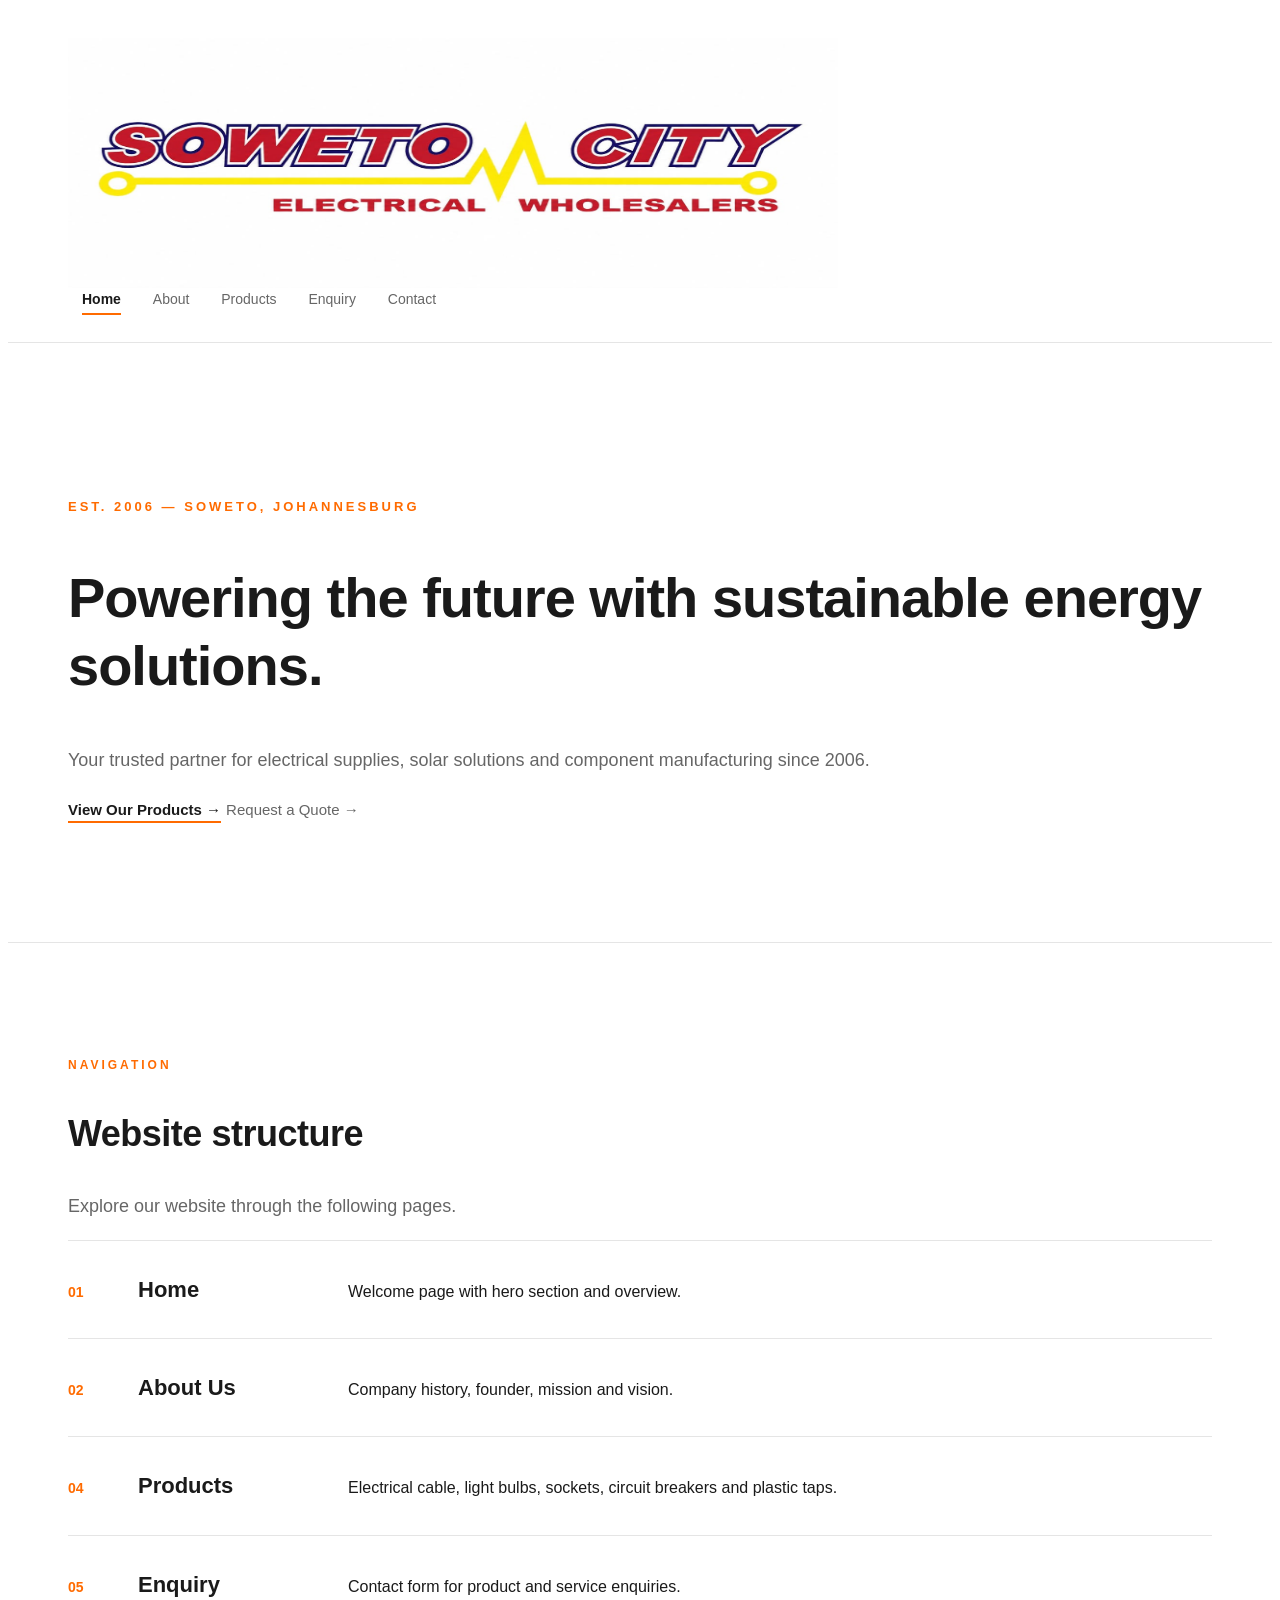
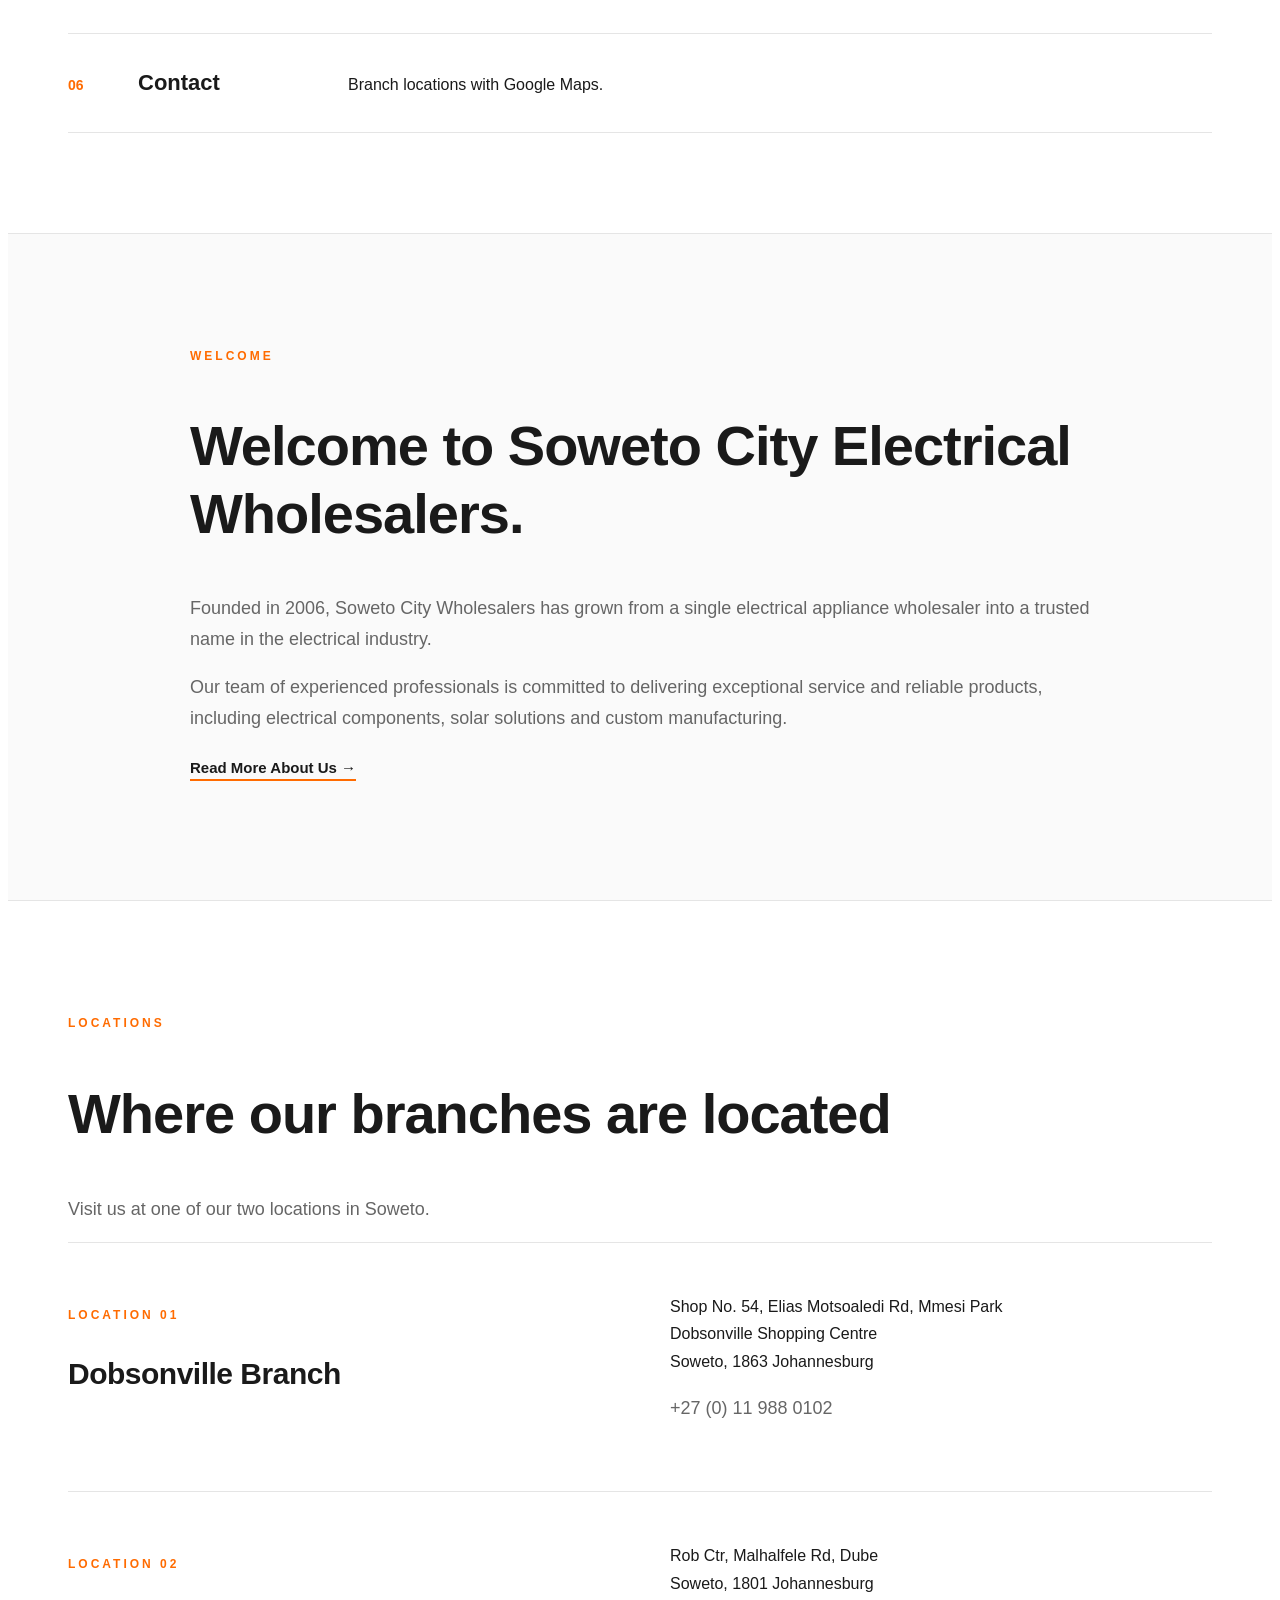
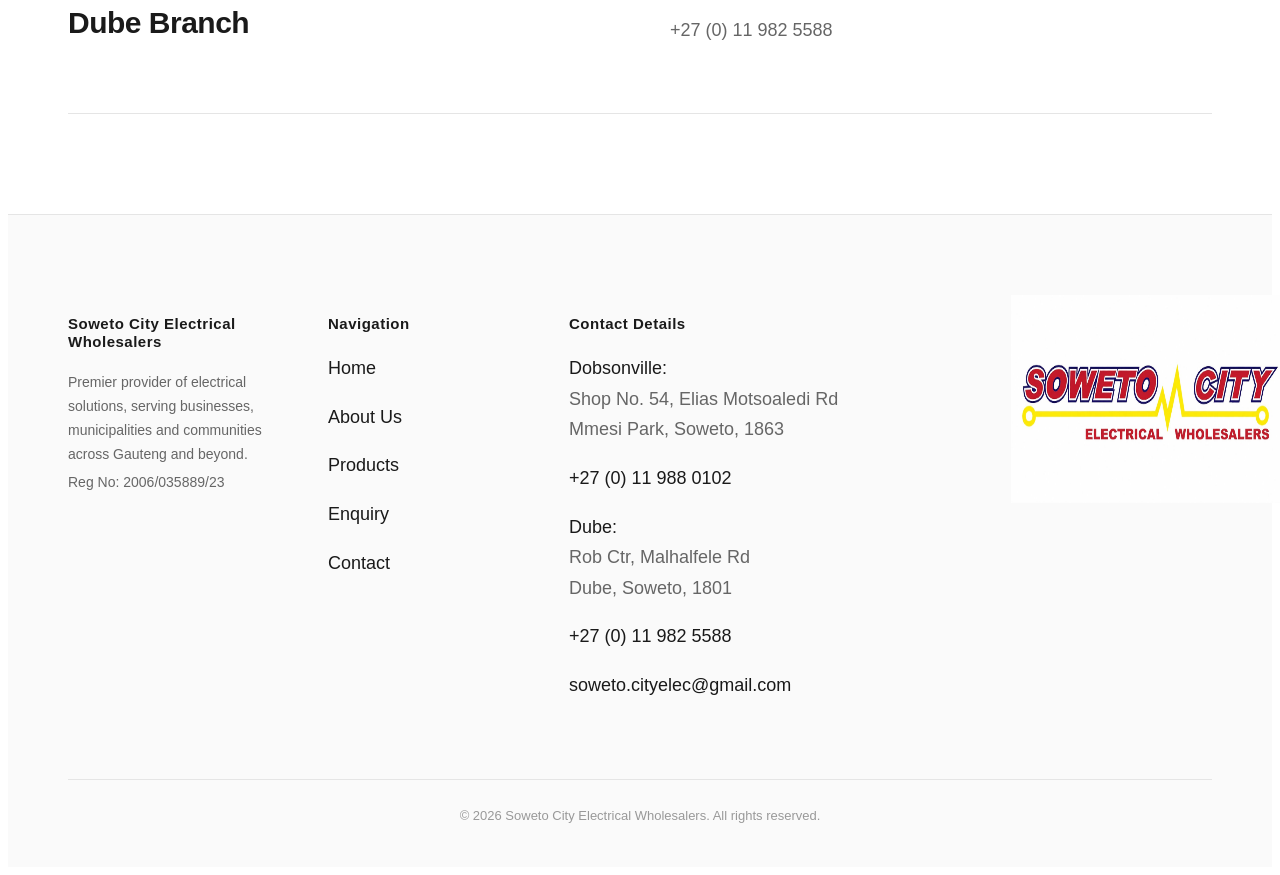
==== commit 3f613750: "I have added CSS for additional designs I have created style.css with styles and typography applied " ====
--- a/Root/index.html
+++ b/Root/index.html
@@ -1,317 +1,203 @@
-
 <!DOCTYPE html>
 <html lang="en">
     <head>
         <title>Soweto City Electrical Wholesalers | Home</title>
+        <link rel="stylesheet" href="CSS/Style.css">
+        
     </head>
-    <body style="font-family: 'Inter', Arial, sans-serif; margin: 0; padding: 0; background-color: #FFFFFF; color: #1A1A1A;"></body>
-    <header style="background-color: #FFFFFF; padding: 30px 60px; border-bottom: 1px solid #E5E5E5;">
-        <div style="display: flex; align-items: center; justify-content: space-between; flex-wrap: wrap;">
-
-        <!--Comapany logo-->
-        <div style="display: flex; align-items: center; gap: 20px;">
-            <img src="Images/Company logo.jpg" alt="Soweto City Electrical Wholesalers Logo" width="70" height="42" style="border-radius: 2px;">
-            <h1 style="color: #1A1A1A; margin: 0; font-size: 18px; font-weight: 600; letter-spacing: 0.5px;">
-            Soweto City Electrical Wholesalers
-            </h1>
-        </div>
-
-            <!--Navigation Menu-->
-            <nav>
-                <p style="margin: 0; font-size: 14px; font-weight: 400;">
-                    <a href="#" style="color: #1A1A1A; text-decoration: none; padding: 8px 14px; font-weight: 600;">
-                        Home
-                    </a>
-                    <a href="Assets/about.html" style="color: #666666; text-decoration: none; padding: 8px 14px;">
-                        About
-                    </a>
-                    <a href="Assets/products.html" style="color: #666666; text-decoration: none; padding: 8px 14px;">
-                        Products
-                    </a>
-                    <a href="Assets/enquiry.html" style="color: #666666; text-decoration: none; padding: 8px 14px;">
-                        Enquiry
-                    </a>
-                    <a href="Assets/contact.html" style="color: #666666; text-decoration: none; padding: 8px 14px;">
-                        Contact
-                    </a>
+    <body>
+
+        
+        <header>
+            <div class="header-container">
+
+                <!--Company Logo-->
+                <div class="logo-block">
+                    <img src="Images/Company logo.jpg" width="770" height="250">
+                </div>
+
+                <!--Navigation Menu-->
+                <nav>
+                    <p>
+                        <a href="#" class="active">Home</a>
+                        <a href="Assets/about.html">About</a>
+                        <a href="Assets/products.html">Products</a>
+                        <a href="Assets/enquiry.html">Enquiry</a>
+                        <a href="Assets/contact.html">Contact</a>
                     </p>
-            </nav>
-    </header>
-        
+                </nav>
+
+            </div>
+        </header>
+
         <main>
 
-            <main>
-                <!--Welcome-->
-            <section style="padding: 140px 60px 100px 60px; max-width: 1200px; margin: 0 auto;">
-                
-                <p style="color: #FF6B00; font-size: 13px; font-weight: 600; letter-spacing: 3px; text-transform: uppercase; margin: 0 0 25px 0;">
-                    Est. 2006 &mdash; Soweto, Johannesburg
+            <!--Intoduction-->
+            <section class="hero-section">
+                <p class="section-label">Est. 2006 &mdash; Soweto, Johannesburg</p>
+                <h2>Powering the future with sustainable energy solutions.</h2>
+                <p>Your trusted partner for electrical supplies, solar solutions and component manufacturing since 2006.</p>
+                <p>
+                    <a href="Assets/products.html" class="accent-link">View Our Products &rarr;</a>
+                    <a href="Assets/enquiry.html" class="muted-link">Request a Quote &rarr;</a>
                 </p>
-                
-                <h2 style="color: #1A1A1A; font-size: 56px; font-weight: 700; line-height: 1.15; margin: 0 0 30px 0; max-width: 900px; letter-spacing: -1px;">
-                    Powering the future with sustainable energy solutions.
-                </h2>
-                
-                <p style="color: #666666; font-size: 19px; line-height: 1.7; max-width: 650px; margin-bottom: 50px; font-weight: 300;">
-                    Your trusted partner for electrical supplies, solar solutions 
-                    and component manufacturing since 2006.
-                </p>
-                
-                <p style="margin: 0;">
-                    <a href="Assets/products.html" style="color: #1A1A1A; text-decoration: none; font-size: 15px; font-weight: 600; padding-bottom: 3px; border-bottom: 2px solid #FF6B00; margin-right: 40px;">
-                        View Our Products &rarr;
-                    </a>
-                    <a href="Assets/enquiry.html" style="color: #666666; text-decoration: none; font-size: 15px; font-weight: 500;">
-                        Request a Quote &rarr;
-                    </a>
-                </p>
-                
-            </section>
+            </section>
+
             <!--Website Structure-->
-            <section style="padding: 100px 60px; border-top: 1px solid #E5E5E5;">
-                <div style="max-width: 1200px; margin: 0 auto;">
-                    
-                    <p style="color: #FF6B00; font-size: 12px; font-weight: 600; letter-spacing: 3px; text-transform: uppercase; margin: 0 0 15px 0;">
-                        Navigation
+            <section class="content-section">
+                <div class="content-wrapper-wide">
+                    <p class="section-label-small">Navigation</p>
+                    <h3>Website structure</h3>
+                    <p>Explore our website through the following pages.</p>
+
+                    <div>
+                        <div class="row-item" style="padding: 30px 0; display: flex; align-items: baseline; flex-wrap: wrap; gap: 30px;">
+                            <span class="row-number" style="min-width: 40px;">01</span>
+                            <a href="#" class="row-title" style="min-width: 180px;">Home</a>
+                            <span class="row-desc" style="flex: 1;">Welcome page with hero section and overview.</span>
+                        </div>
+
+                        <div class="row-item" style="padding: 30px 0; display: flex; align-items: baseline; flex-wrap: wrap; gap: 30px;">
+                            <span class="row-number" style="min-width: 40px;">02</span>
+                            <a href="Assets/about.html" class="row-title" style="min-width: 180px;">About Us</a>
+                            <span class="row-desc" style="flex: 1;">Company history, founder, mission and vision.</span>
+                        </div>
+
+                        <div class="row-item" style="padding: 30px 0; display: flex; align-items: baseline; flex-wrap: wrap; gap: 30px;">
+                            <span class="row-number" style="min-width: 40px;">04</span>
+                            <a href="Assets/products.html" class="row-title" style="min-width: 180px;">Products</a>
+                            <span class="row-desc" style="flex: 1;">Electrical cable, light bulbs, sockets, circuit breakers and plastic taps.</span>
+                        </div>
+
+                        <div class="row-item" style="padding: 30px 0; display: flex; align-items: baseline; flex-wrap: wrap; gap: 30px;">
+                            <span class="row-number" style="min-width: 40px;">05</span>
+                            <a href="Assets/enquiry.html" class="row-title" style="min-width: 180px;">Enquiry</a>
+                            <span class="row-desc" style="flex: 1;">Contact form for product and service enquiries.</span>
+                        </div>
+
+                        <div class="row-item" style="border-bottom: 1px solid #E5E5E5; padding: 30px 0; display: flex; align-items: baseline; flex-wrap: wrap; gap: 30px;">
+                            <span class="row-number" style="min-width: 40px;">06</span>
+                            <a href="Assets/contact.html" class="row-title" style="min-width: 180px;">Contact</a>
+                            <span class="row-desc" style="flex: 1;">Branch locations with Google Maps.</span>
+                            </div>
+                    </div>
+                </div>
+            </section>
+
+            <!--Welcome Section-->
+            <section class="content-section-light">
+                <div class="content-wrapper">
+                    <p class="section-label-small">Welcome</p>
+                    <h2 class="heading-medium">Welcome to Soweto City Electrical Wholesalers.</h2>
+                    <p>Founded in 2006, Soweto City Wholesalers has grown from a single electrical appliance wholesaler into a trusted name in the electrical industry.</p>
+                    <p>Our team of experienced professionals is committed to delivering exceptional service and reliable products, including electrical components, solar solutions and custom manufacturing.</p>
+                    <p>
+                        <a href="Assets/about.html" class="accent-link">Read More About Us &rarr;</a>
                     </p>
-                    
-                    <h2 style="color: #1A1A1A; font-size: 36px; font-weight: 700; margin: 0 0 20px 0; letter-spacing: -0.5px;">
-                        Website structure
-                    </h2>
-                    
-                    <p style="color: #666666; font-size: 17px; margin-bottom: 60px; font-weight: 300;">
-                        Explore our website through the following pages.
-                    </p>
-
-                <div>
-                    <div style="border-top: 1px solid #E5E5E5; padding: 30px 0; display: flex; align-items: baseline; flex-wrap: wrap; gap: 30px;">
-                    <span style="color: #FF6B00; font-size: 14px; font-weight: 600; min-width: 40px;">01</span>
-                    <a href="index.html" style="color: #1A1A1A; font-size: 22px; font-weight: 600; min-width: 180px; text-decoration: none;">
-                    Home</a>
-                    <span style="color: #666666; font-size: 16px; flex: 1; font-weight: 300;">
-                    Welcome page with hero section and overview.</span>
-                </div>
-
-                <div style="border-top: 1px solid #E5E5E5; padding: 30px 0; display: flex; align-items: baseline; flex-wrap: wrap; gap: 30px;">
-                    <span style="color: #FF6B00; font-size: 14px; font-weight: 600; min-width: 40px;">02</span>
-                    <a href="Assets/about.html" style="color: #1A1A1A; font-size: 22px; font-weight: 600; min-width: 180px; text-decoration: none;">
-                    About Us</a>
-                    <span style="color: #666666; font-size: 16px; flex: 1; font-weight: 300;">
-                    Company history, founder, mission and vision.</span>
-                </div>
-
-                 <div style="border-top: 1px solid #E5E5E5; padding: 30px 0; display: flex; align-items: baseline; flex-wrap: wrap; gap: 30px;">
-                    <span style="color: #FF6B00; font-size: 14px; font-weight: 600; min-width: 40px;">04</span>
-                    <a href="Assets/products.html" style="color: #1A1A1A; font-size: 22px; font-weight: 600; min-width: 180px; text-decoration: none;">
-                    Products</a>
-                    <span style="color: #666666; font-size: 16px; flex: 1; font-weight: 300;">
-                    Electrical cable, light bulbs, sockets, circuit breakers and plastic taps.</span>
-                </div>
-
-                <div style="border-top: 1px solid #E5E5E5; padding: 30px 0; display: flex; align-items: baseline; flex-wrap: wrap; gap: 30px;">
-                    <span style="color: #FF6B00; font-size: 14px; font-weight: 600; min-width: 40px;">05</span>
-                    <a href="Assets/enquiry.html" style="color: #1A1A1A; font-size: 22px; font-weight: 600; min-width: 180px; text-decoration: none;">
-                    Enquiry</a>
-                    <span style="color: #666666; font-size: 16px; flex: 1; font-weight: 300;">
-                    Contact form for product and service enquiries.</span>
-                </div>
-
-                <div style="border-top: 1px solid #E5E5E5; border-bottom: 1px solid #E5E5E5; padding: 30px 0; display: flex; align-items: baseline; flex-wrap: wrap; gap: 30px;">
-                    <span style="color: #FF6B00; font-size: 14px; font-weight: 600; min-width: 40px;">06</span>
-                    <a href="Assets/contact.html" style="color: #1A1A1A; font-size: 22px; font-weight: 600; min-width: 180px; text-decoration: none;">
-                    Contact</a>
-                    <span style="color: #666666; font-size: 16px; flex: 1; font-weight: 300;">
-                    Branch locations with Google Maps.</span>           
-                </div>
-            </section>
-
+                </div>
+            </section>
+
+            <!--Branches-->
+            <section class="content-section">
+                <div class="content-wrapper-wide">
+                    <p class="section-label-small">Locations</p>
+                    <h2 class="heading-medium">Where our branches are located</h2>
+                    <p>Visit us at one of our two locations in Soweto.</p>
+
+                    <!--First Branch Location-->
+                    <div class="item-row">
+                        <div class="flex-row">
+                            <div class="flex-half">
+                                <p class="section-label-small">Location 01</p>
+                                <h3>Dobsonville Branch</h3>
+                            </div>
+                            <div class="flex-half">
+                                <address>
+                                    Shop No. 54, Elias Motsoaledi Rd, Mmesi Park<br>
+                                    Dobsonville Shopping Centre<br>
+                                    Soweto, 1863 Johannesburg
+                                </address>
+                                <p>+27 (0) 11 988 0102</p>
+                            </div>
+                        </div>
+                    </div>
+
+                    <!--Second Branch Location-->
+                    <div class="item-row item-row-last">
+                        <div class="flex-row">
+                            <div class="flex-half">
+                                <p class="section-label-small">Location 02</p>
+                                <h3>Dube Branch</h3>
+                            </div>
+                            <div class="flex-half">
+                                <address>
+                                    Rob Ctr, Malhalfele Rd, Dube<br>
+                                    Soweto, 1801 Johannesburg
+                                </address>
+                                <p>+27 (0) 11 982 5588</p>
+                            </div>
+                        </div>
+                    </div>
+                </div>
+            </section>
 
         </main>
-        
-            <!--Welcome Section-->
-            <section style="padding: 120px 60px; background-color: #FAFAFA;">
-                <div style="max-width: 900px; margin: 0 auto;">
-                    
-                    <p style="color: #FF6B00; font-size: 12px; font-weight: 600; letter-spacing: 3px; text-transform: uppercase; margin: 0 0 15px 0;">
-                    Welcome
-                    </p>
-                    
-                    <h2 style="color: #1A1A1A; font-size: 40px; font-weight: 700; line-height: 1.3; margin: 0 0 30px 0; letter-spacing: -0.5px;">
-                    Welcome to Soweto City Electrical Wholesalers.
-                    </h2>
-                    
-                    <p style="color: #666666; font-size: 18px; line-height: 1.8; margin-bottom: 25px; font-weight: 300;">
-                    Founded in 2006, Soweto City Wholesalers has grown from a single electrical 
-                    appliance wholesaler into a trusted name in the electrical industry.
-                    </p>
-                    
-                    <p style="color: #666666; font-size: 18px; line-height: 1.8; margin-bottom: 40px; font-weight: 300;">
-                    Our team of experienced professionals is committed to delivering exceptional 
-                    service and reliable products, including electrical components, solar solutions and custom manufacturing.
-                    </p>
-                    
-                    <p style="margin: 0;">
-                        <a href="Assets/about.html" style="color: #1A1A1A; text-decoration: none; font-size: 15px; font-weight: 600; padding-bottom: 3px; border-bottom: 2px solid #FF6B00;">
-                        Read More About Us &rarr;
-                        </a>
-                    </p>
-                    
-                </div>
-            </section>
-
-            <!--Branches-->
-            <section style="padding: 120px 60px;">
-                <div style="max-width: 1200px; margin: 0 auto;">
-                    
-                    <p style="color: #FF6B00; font-size: 12px; font-weight: 600; letter-spacing: 3px; text-transform: uppercase; margin: 0 0 15px 0;">
-                        Locations
-                    </p>
-                    
-                    <h2 style="color: #1A1A1A; font-size: 40px; font-weight: 700; margin: 0 0 20px 0; letter-spacing: -0.5px;">
-                    Where our branches are located
-                    </h2>
-                    
-                    <p style="color: #666666; font-size: 18px; margin-bottom: 60px; font-weight: 300;">
-                    Visit us at one of our two locations in Soweto.
-                    </p>
-                    
-                    <!--First Branch Location-->
-                    <div style="border-top: 1px solid #E5E5E5; padding: 40px 0;">
-                        <div style="display: flex; flex-wrap: wrap; gap: 40px;">
-                            
-                            <div style="flex: 1; min-width: 200px;">
-                                <p style="color: #FF6B00; font-size: 13px; font-weight: 600; letter-spacing: 2px; margin: 0 0 10px 0;">
-                                Location 01
-                                </p>
-                                <h3 style="color: #1A1A1A; font-size: 24px; font-weight: 600; margin: 0;">Dobsonville Branch</h3>
-                            </div>
-                            
-                            <div style="flex: 1; min-width: 250px;">
-                                <address style="font-style: normal; color: #666666; font-size: 16px; line-height: 1.8; margin: 0 0 15px 0; font-weight: 300;">
-                                Shop No. 54, Elias Motsoaledi Rd, Mmesi Park<br>
-                                Dobsonville Shopping Centre<br>
-                                Soweto, 1863 Johannesburg
-                                </address>
-                                <p style="color: #1A1A1A; font-size: 15px; font-weight: 500; margin: 0;">+27 (0) 11 988 0102</p>
-                            </div>
-                            
-                        </div>
-                    </div>
-
-                    <!--Second Branch Location-->
-                     <div style="border-top: 1px solid #E5E5E5; border-bottom: 1px solid #E5E5E5; padding: 40px 0;">
-                        <div style="display: flex; flex-wrap: wrap; gap: 40px;">
-                            
-                            <div style="flex: 1; min-width: 200px;">
-                                <p style="color: #FF6B00; font-size: 13px; font-weight: 600; letter-spacing: 2px; margin: 0 0 10px 0;">
-                                Location 02
-                                </p>
-                                <h3 style="color: #1A1A1A; font-size: 24px; font-weight: 600; margin: 0;">Dube Branch</h3>
-                            </div>
-                            
-                            <div style="flex: 1; min-width: 250px;">
-                                <address style="font-style: normal; color: #666666; font-size: 16px; line-height: 1.8; margin: 0 0 15px 0; font-weight: 300;">
-                                Rob Ctr, Malhalfele Rd, Dube<br>
-                                Soweto, 1801 Johannesburg
-                                </address>
-                                <p style="color: #1A1A1A; font-size: 15px; font-weight: 500; margin: 0;">+27 (0) 11 982 5588</p>
-                            </div>
-                            
-                        </div>
-                    </div>
-                    
-                </div>
-            </section>
-            
-        </main>
 
         <!--Footer-->
-        <footer style="background-color: #FAFAFA; padding: 80px 60px 40px 60px; border-top: 1px solid #E5E5E5;">
-            
-            <div style="max-width: 1200px; margin: 0 auto;">
-                
-                <div style="display: flex; flex-wrap: wrap; gap: 60px; margin-bottom: 60px;">
-                    
+        <footer>
+            <div class="footer-container">
+
+                <div class="footer-columns">
+
                     <!--Company Information-->
-                    <div style="flex: 1; min-width: 250px;">
-                        <h4 style="color: #1A1A1A; margin: 0 0 20px 0; font-size: 15px; font-weight: 600; letter-spacing: 0.5px;">
-                            Soweto City Electrical Wholesalers
-                        </h4>
-                        <p style="color: #666666; margin: 5px 0; font-size: 14px; line-height: 1.7; font-weight: 300;">
-                            Premier provider of electrical solutions, serving businesses, 
-                            municipalities and communities across Gauteng and beyond.
+                    <div class="footer-col">
+                        <h4>Soweto City Electrical Wholesalers</h4>
+                        <p>Premier provider of electrical solutions, serving businesses, municipalities and communities across Gauteng and beyond.</p>
+                        <p class="footer-reg">Reg No: 2006/035889/23</p>
+                    </div>
+
+                    <!--Quick Links-->
+                    <div class="footer-col-links">
+                        <h4>Navigation</h4>
+                        <p><a href="#">Home</a></p>
+                        <p><a href="Assets/about.html">About Us</a></p>
+                        <p><a href="Assets/products.html">Products</a></p>
+                        <p><a href="Assets/enquiry.html">Enquiry</a></p>
+                        <p><a href="Assets/contact.html">Contact</a></p>
+                    </div>
+
+                    <!--Contact Information-->
+                    <div class="footer-col-contact">
+                        <h4>Contact Details</h4>
+                        <p>
+                            <span class="footer-contact-label">Dobsonville:</span><br>
+                            Shop No. 54, Elias Motsoaledi Rd<br>
+                            Mmesi Park, Soweto, 1863
                         </p>
-                        <p style="color: #999999; margin: 15px 0 0 0; font-size: 13px;">
-                            Reg No: 2006/035889/23
+                        <p><a href="tel:+27119880102">+27 (0) 11 988 0102</a></p>
+                        <p>
+                            <span class="footer-contact-label">Dube:</span><br>
+                            Rob Ctr, Malhalfele Rd<br>
+                            Dube, Soweto, 1801
                         </p>
-                    </div>
-                    
-                    <!--Quick Links-->
-                    <div style="flex: 1; min-width: 150px;">
-                        <h4 style="color: #1A1A1A; margin: 0 0 20px 0; font-size: 15px; font-weight: 600; letter-spacing: 0.5px;">
-                            Navigation
-                        </h4>
-                        <p style="margin: 8px 0; font-size: 14px;">
-                            <a href="index.html" style="color: #666666; text-decoration: none; font-weight: 300;">Home</a>
-                        </p>
-                        <p style="margin: 8px 0; font-size: 14px;">
-                            <a href="Assets/about.html" style="color: #666666; text-decoration: none; font-weight: 300;">About Us</a>
-                        </p>
-                        <p style="margin: 8px 0; font-size: 14px;">
-                            <a href="Assets/services.html" style="color: #666666; text-decoration: none; font-weight: 300;">Services</a>
-                        </p>
-                        <p style="margin: 8px 0; font-size: 14px;">
-                            <a href="Assets/products.html" style="color: #666666; text-decoration: none; font-weight: 300;">Products</a>
-                        </p>
-                        <p style="margin: 8px 0; font-size: 14px;">
-                            <a href="Assets/enquiry.html" style="color: #666666; text-decoration: none; font-weight: 300;">Enquiry</a>
-                        </p>
-                        <p style="margin: 8px 0; font-size: 14px;">
-                            <a href="Assets/contact.html" style="color: #666666; text-decoration: none; font-weight: 300;">Contact</a>
-                        </p>
-                    </div>
-                    
-                    <!--Contact Information-->
-                    <div style="flex: 1; min-width: 250px;">
-                        <h4 style="color: #1A1A1A; margin: 0 0 20px 0; font-size: 15px; font-weight: 600; letter-spacing: 0.5px;">
-                        Contact Details
-                        </h4>
-                        <p style="color: #666666; margin: 5px 0; font-size: 14px; line-height: 1.7; font-weight: 300;">
-                        <span style="color: #1A1A1A; font-weight: 500;">Dobsonville:</span><br>
-                        Shop No. 54, Elias Motsoaledi Rd<br>
-                        Mmesi Park, Soweto, 1863
-                        </p>
-                        <p style="color: #666666; margin: 10px 0; font-size: 14px; font-weight: 300;">
-                        <a href="tel:+27119880102" style="color: #666666; text-decoration: none;">+27 (0) 11 988 0102</a>
-                        </p>
-                        <p style="color: #666666; margin: 15px 0 0 0; font-size: 14px; line-height: 1.7; font-weight: 300;">
-                        <span style="color: #1A1A1A; font-weight: 500;">Dube:</span><br>
-                        Rob Ctr, Malhalfele Rd<br>
-                        Dube, Soweto, 1801
-                        </p>
-                        <p style="color: #666666; margin: 10px 0; font-size: 14px; font-weight: 300;">
-                        <a href="tel:+27119825588" style="color: #666666; text-decoration: none;">+27 (0) 11 982 5588</a>
-                        </p>
-                        <p style="color: #666666; margin: 15px 0 0 0; font-size: 14px; font-weight: 300;">
-                        <a href="mailto:soweto.cityelec@gmail.com" style="color: #666666; text-decoration: none;">soweto.cityelec@gmail.com</a>
-                        </p>
-                    </div>
-                </div>
-
-                <!--Logo-->
-                 <div style="flex: 1; min-width: 180px; text-align: right;">
-                    <img src="Images/Company logo.jpg" alt="Soweto City Electrical Wholesalers Logo" width="180" height="108" style="border-radius: 4px;">
-                </div>
-                
+                        <p><a href="tel:+27119825588">+27 (0) 11 982 5588</a></p>
+                        <p><a href="mailto:soweto.cityelec@gmail.com">soweto.cityelec@gmail.com</a></p>
+                    </div>
+
+                    <!--Logo-->
+                    <div class="footer-col-logo">
+                        <img src="Images/Company logo.jpg" width="280" height="208">
+                    </div>
+
+                </div>
+
                 <!--Copyright-->
-                <div style="border-top: 1px solid #E5E5E5; padding-top: 30px;">
-                    <p style="color: #999999; text-align: center; font-size: 13px; margin: 0; font-weight: 300;">
-                    &copy; 2026 Soweto City Electrical Wholesalers. All rights reserved.
-                    </p>
-                </div>
-                
+                <div class="footer-bottom">
+                    <p>&copy; 2026 Soweto City Electrical Wholesalers. All rights reserved.</p>
+                </div>
+
             </div>
         </footer>
-                
+
     </body>
 </html>
--- a/Root/CSS/Style.css
+++ b/Root/CSS/Style.css
@@ -0,0 +1,563 @@
+/*BASE STYLES*/
+body {
+    font-family: 'Inter', Arial, sans-serif;
+    font-size: 16px;
+    font-weight: 300;
+    line-height: 1.7;
+    color: #1A1A1A;
+    background-color: #FFFFFF;
+}
+
+/*TYPOGRAPHY*/
+h1, h2, h3, h4, h5, h6 {
+    color: #1A1A1A;
+    font-weight: 700;
+    line-height: 1.2;
+    letter-spacing: -0.5px;
+}
+
+h1 {
+    font-size: 18px;
+    font-weight: 600;
+    letter-spacing: 0.5px;
+}
+
+h2 {
+    font-size: 56px;
+    letter-spacing: -1px;
+}
+
+h3 {
+    font-size: 36px;
+}
+
+h4 {
+    font-size: 15px;
+    font-weight: 600;
+    letter-spacing: 0.5px;
+}
+
+p {
+    font-size: 18px;
+    color: #666666;
+}
+
+a {
+    color: #1A1A1A;
+    text-decoration: none;
+    transition: color 0.3s ease;
+}
+
+a:hover {
+    color: #FF6B00;
+}
+
+address {
+    font-style: normal;
+}
+
+/*REUSABLE CLASSES*/
+.section-label {
+    color: #FF6B00;
+    font-size: 13px;
+    font-weight: 600;
+    letter-spacing: 3px;
+    text-transform: uppercase;
+    margin-bottom: 25px;
+}
+
+.section-label-small {
+    color: #FF6B00;
+    font-size: 12px;
+    font-weight: 600;
+    letter-spacing: 3px;
+    text-transform: uppercase;
+    margin-bottom: 15px;
+}
+
+.accent-link {
+    color: #1A1A1A;
+    font-size: 15px;
+    font-weight: 600;
+    padding-bottom: 3px;
+    border-bottom: 2px solid #FF6B00;
+}
+
+.accent-link:hover {
+    color: #FF6B00;
+}
+
+.muted-link {
+    color: #666666;
+    font-size: 15px;
+    font-weight: 500;
+}
+
+.divider-top {
+    border-top: 1px solid #E5E5E5;
+}
+
+.divider-bottom {
+    border-bottom: 1px solid #E5E5E5;
+}
+
+.bg-light {
+    background-color: #FAFAFA;
+}
+
+/*HEADER*/
+header {
+    background-color: #FFFFFF;
+    padding: 30px 60px;
+    border-bottom: 1px solid #E5E5E5;
+}
+
+.header-container {
+    display: flex;
+    align-items: center;
+    justify-content: space-between;
+    flex-wrap: wrap;
+}
+
+.logo-block {
+    display: flex;
+    align-items: center;
+    gap: 20px;
+}
+
+.logo-block img {
+    border-radius: 2px;
+}
+
+/*NAVIGATION*/
+nav p {
+    margin: 0;
+    font-size: 14px;
+    font-weight: 400;
+}
+
+nav a {
+    color: #666666;
+    text-decoration: none;
+    padding: 8px 14px;
+    position: relative;
+    transition: color 0.3s ease;
+}
+
+/*HOVER FEATURE - underline slides in from left*/
+nav a::after {
+    content: '';
+    position: absolute;
+    left: 14px;
+    right: 14px;
+    bottom: 0;
+    height: 2px;
+    background-color: #FF6B00;
+    transform: scaleX(0);
+    transform-origin: left;
+    transition: transform 0.3s ease;
+}
+
+nav a:hover {
+    color: #1A1A1A;
+}
+
+nav a:hover::after {
+    transform: scaleX(1);
+}
+
+nav a.active {
+    color: #1A1A1A;
+    font-weight: 600;
+}
+
+nav a.active::after {
+    transform: scaleX(1);
+}
+
+/*WEBSITE STRUCTURE ROWS*/
+.row-number {
+    color: #FF6B00;
+    font-weight: 600;
+    font-size: 14px;
+}
+
+.row-title {
+    color: #1A1A1A;
+    font-weight: 600;
+    font-size: 22px;
+    text-decoration: none;
+}
+
+.row-title:hover {
+    color: #FF6B00;
+}
+
+.row-item {
+    border-top: 1px solid #E5E5E5;
+}
+
+/*MAIN SECTIONS*/
+.hero-section {
+    padding: 140px 60px 100px 60px;
+    max-width: 1200px;
+    margin: 0 auto;
+}
+
+.content-section {
+    padding: 100px 60px;
+    border-top: 1px solid #E5E5E5;
+}
+
+.content-section-light {
+    padding: 100px 60px;
+    background-color: #FAFAFA;
+    border-top: 1px solid #E5E5E5;
+}
+
+.content-wrapper {
+    max-width: 900px;
+    margin: 0 auto;
+}
+
+.content-wrapper-wide {
+    max-width: 1200px;
+    margin: 0 auto;
+}
+
+.cta-section {
+    padding: 120px 60px;
+    background-color: #FAFAFA;
+    border-top: 1px solid #E5E5E5;
+    text-align: center;
+}
+
+ 
+
+/*TWO-COLUMN FLEX LAYOUT*/
+.flex-row {
+    display: flex;
+    flex-wrap: wrap;
+    gap: 60px;
+    align-items: flex-start;
+}
+
+.flex-half {
+    flex: 1;
+    min-width: 280px;
+}
+
+.flex-two-thirds {
+    flex: 2;
+    min-width: 300px;
+}
+
+/*PRODUCT / BRANCH ROWS*/
+.item-row {
+    border-top: 1px solid #E5E5E5;
+    padding: 50px 0;
+}
+
+.item-row:last-child {
+    border-bottom: 1px solid #E5E5E5;
+}
+
+.item-row h3 {
+    font-size: 30px;
+    margin-bottom: 20px;
+}
+
+.item-row img {
+    width: 100%;
+    border-radius: 4px;
+    display: block;
+}
+
+.item-meta {
+    color: #666666;
+    font-size: 15px;
+    margin: 12px 0 0 0;
+}
+
+.item-meta span {
+    color: #1A1A1A;
+    font-weight: 600;
+}
+
+/*FORMS*/
+.form-group {
+    margin-bottom: 35px;
+}
+
+.form-group label {
+    color: #1A1A1A;
+    font-size: 14px;
+    font-weight: 600;
+    letter-spacing: 0.5px;
+    display: block;
+    margin-bottom: 12px;
+}
+
+.form-group input,
+.form-group select,
+.form-group textarea {
+    width: 100%;
+    padding: 12px 0;
+    border: none;
+    border-bottom: 1px solid #E5E5E5;
+    background-color: transparent;
+    font-family: 'Inter', Arial, sans-serif;
+    font-size: 16px;
+    font-weight: 300;
+    color: #1A1A1A;
+    outline: none;
+    transition: border-color 0.3s ease;
+}
+
+.form-group input:focus,
+.form-group select:focus,
+.form-group textarea:focus {
+    border-bottom-color: #FF6B00;
+}
+
+.form-group textarea {
+    resize: vertical;
+}
+
+.submit-button {
+    background-color: transparent;
+    border: none;
+    padding: 0;
+    cursor: pointer;
+    color: #1A1A1A;
+    font-family: 'Inter', Arial, sans-serif;
+    font-size: 15px;
+    font-weight: 600;
+    padding-bottom: 3px;
+    border-bottom: 2px solid #FF6B00;
+    transition: color 0.3s ease;
+}
+
+.submit-button:hover {
+    color: #FF6B00;
+}
+
+/*MAP EMBEDS*/
+.map-embed {
+    width: 100%;
+    height: 400px;
+    border: 0;
+    border-radius: 4px;
+    display: block;
+}
+
+/*FOOTER*/
+footer {
+    background-color: #FAFAFA;
+    padding: 80px 60px 40px 60px;
+    border-top: 1px solid #E5E5E5;
+}
+
+.footer-container {
+    max-width: 1200px;
+    margin: 0 auto;
+}
+
+.footer-columns {
+    display: flex;
+    flex-wrap: wrap;
+    gap: 40px;
+    margin-bottom: 60px;
+    justify-content: space-between;
+    align-items: flex-start;
+}
+
+.footer-col {
+    flex: 1;
+    min-width: 220px;
+}
+
+.footer-col-links {
+    flex: 1;
+    min-width: 120px;
+}
+
+.footer-col-contact {
+    flex: 2;
+    min-width: 250px;
+}
+
+.footer-col-logo {
+    flex: 1;
+    min-width: 180px;
+    text-align: right;
+}
+
+.footer-col p {
+    color: #666666;
+    margin: 5px 0;
+    font-size: 14px;
+    line-height: 1.7;
+    font-weight: 300;
+}
+
+.footer-col a {
+    color: #666666;
+    font-weight: 300;
+}
+
+.footer-col a:hover {
+    color: #FF6B00;
+}
+
+.footer-contact-label {
+    color: #1A1A1A;
+    font-weight: 500;
+}
+
+.footer-reg {
+    color: #999999;
+    margin-top: 15px;
+    font-size: 13px;
+}
+
+.footer-links p {
+    margin: 8px 0;
+    font-size: 14px;
+}
+
+.footer-social {
+    border-top: 1px solid #E5E5E5;
+    padding-top: 30px;
+    margin-bottom: 20px;
+}
+
+.footer-bottom {
+    border-top: 1px solid #E5E5E5;
+    padding-top: 25px;
+}
+
+.footer-bottom p {
+    color: #999999;
+    text-align: center;
+    font-size: 13px;
+    margin: 0;
+    font-weight: 300;
+}
+
+/*RESPONSIVE DESIGNS*/
+@media (max-width: 992px) {
+    h2 {
+        font-size: 42px;
+    }
+
+    header {
+        padding: 25px 30px;
+    }
+
+    .hero-section {
+        padding: 100px 30px 70px 30px;
+    }
+
+    .content-section,
+    .content-section-light,
+    .cta-section {
+        padding: 70px 30px;
+    }
+
+    footer {
+        padding: 60px 30px 30px 30px;
+    }
+
+    .footer-col-logo {
+        text-align: left;
+    }
+}
+
+@media (max-width: 768px) {
+    h2 {
+        font-size: 32px;
+    }
+
+    h3 {
+        font-size: 26px;
+    }
+
+    p {
+        font-size: 16px;
+    }
+
+    header {
+        padding: 20px 20px;
+    }
+
+    .header-container {
+        flex-direction: column;
+        align-items: flex-start;
+        gap: 15px;
+    }
+
+    nav a {
+        padding: 8px 8px;
+        font-size: 13px;
+    }
+
+    nav a::after {
+        left: 8px;
+        right: 8px;
+    }
+
+    .hero-section {
+        padding: 60px 20px 50px 20px;
+    }
+
+    .content-section,
+    .content-section-light,
+    .cta-section {
+        padding: 50px 20px;
+    }
+
+    .item-row {
+        padding: 35px 0;
+    }
+
+    .item-row h3 {
+        font-size: 24px;
+    }
+
+    .row-title {
+        min-width: 100%;
+    }
+
+    .map-embed {
+        height: 300px;
+    }
+
+    footer {
+        padding: 50px 20px 25px 20px;
+    }
+}
+
+@media (max-width: 480px) {
+    h2 {
+        font-size: 26px;
+    }
+
+    .hero-section {
+        padding: 40px 15px 35px 15px;
+    }
+
+    .content-section,
+    .content-section-light,
+    .cta-section {
+        padding: 40px 15px;
+    }
+
+    footer {
+        padding: 40px 15px 20px 15px;
+    }
+
+    .map-embed {
+        height: 250px;
+    }
+}
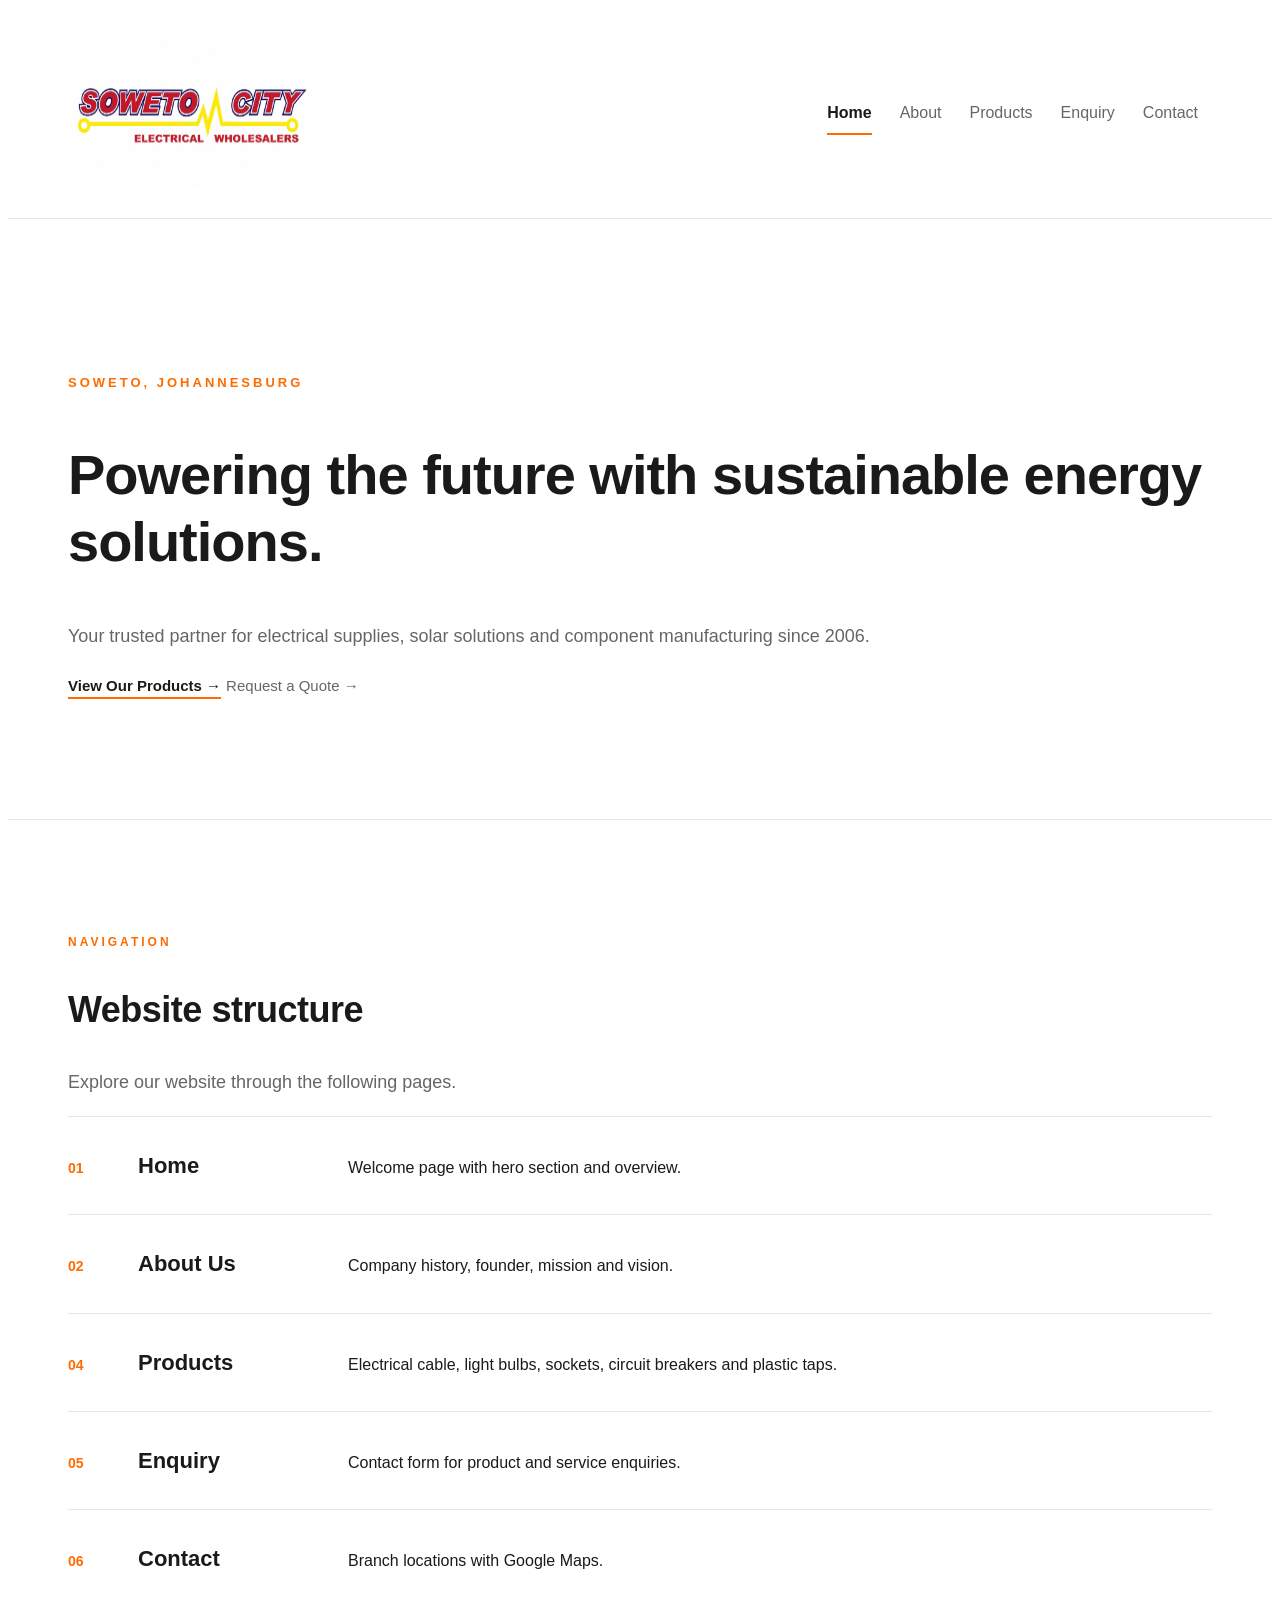
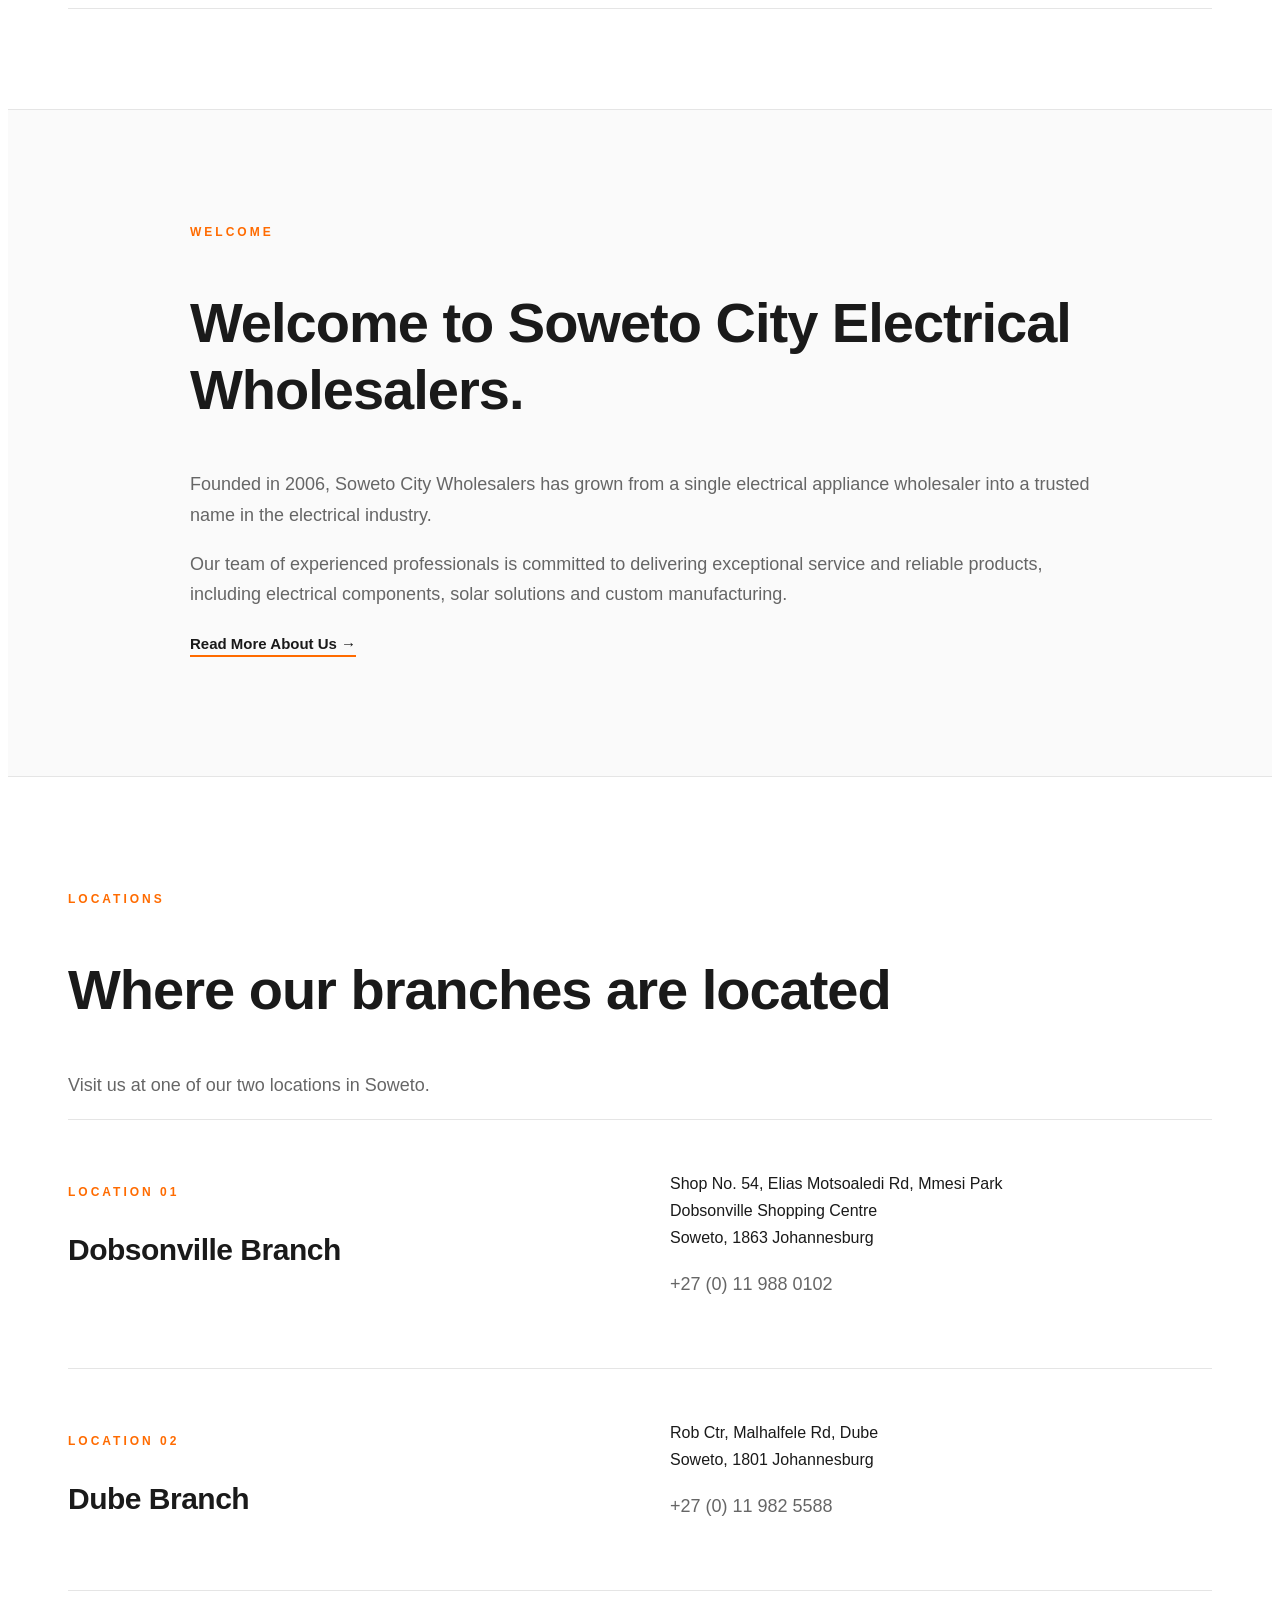
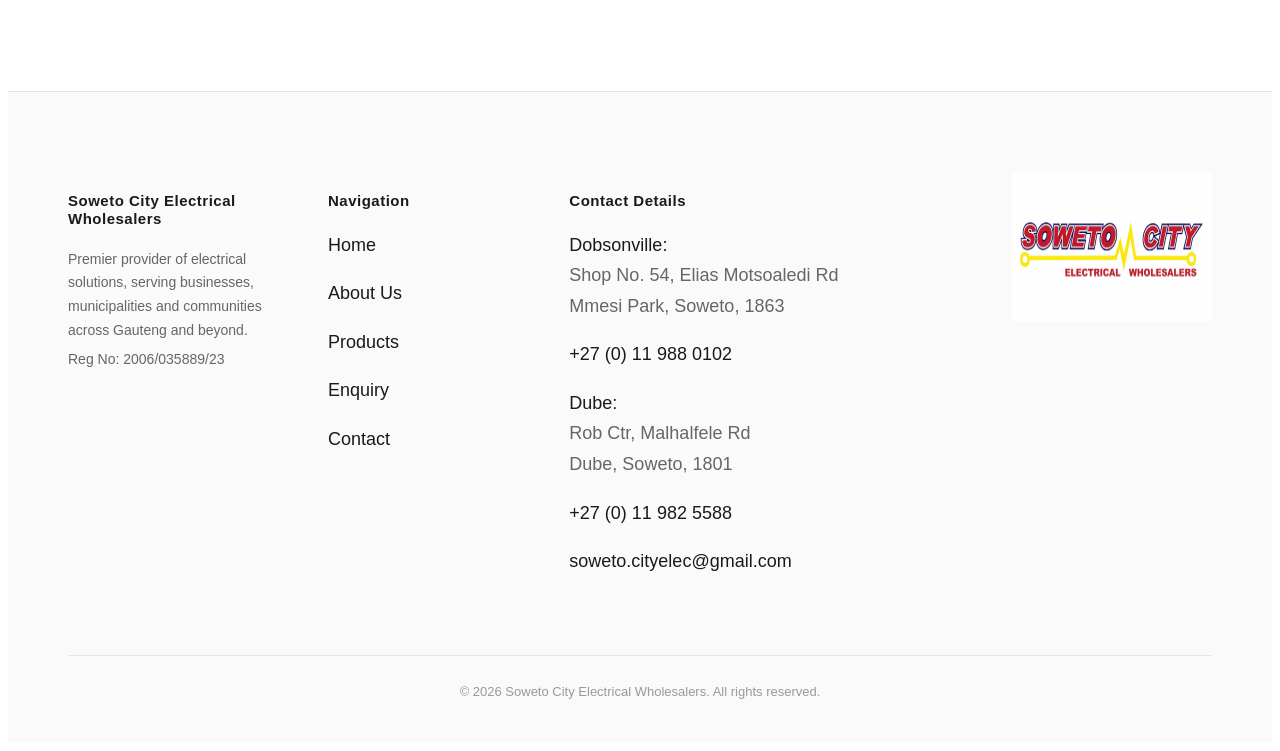
==== commit a5936cdc: "I have added a buy button on products. I have added buttons on the specific product that draws the u" ====
--- a/Root/index.html
+++ b/Root/index.html
@@ -13,20 +13,21 @@
 
                 <!--Company Logo-->
                 <div class="logo-block">
-                    <img src="Images/Company logo.jpg" width="770" height="250">
+                    <img src="Images/Company logo.jpg" class="logo-img">
                 </div>
 
                 <!--Navigation Menu-->
                 <nav>
-                    <p>
+                    <input type="checkbox" id="menu-toggle" class="menu-toggle">
+                    <label for="menu-toggle" class="menu-button">☰</label>
+                    <div class="nav-links">
                         <a href="#" class="active">Home</a>
                         <a href="Assets/about.html">About</a>
                         <a href="Assets/products.html">Products</a>
                         <a href="Assets/enquiry.html">Enquiry</a>
                         <a href="Assets/contact.html">Contact</a>
-                    </p>
+                    </div>
                 </nav>
-
             </div>
         </header>
 
@@ -34,7 +35,7 @@
 
             <!--Intoduction-->
             <section class="hero-section">
-                <p class="section-label">Est. 2006 &mdash; Soweto, Johannesburg</p>
+                <p class="section-label">Soweto, Johannesburg</p>
                 <h2>Powering the future with sustainable energy solutions.</h2>
                 <p>Your trusted partner for electrical supplies, solar solutions and component manufacturing since 2006.</p>
                 <p>
@@ -186,7 +187,7 @@
 
                     <!--Logo-->
                     <div class="footer-col-logo">
-                        <img src="Images/Company logo.jpg" width="280" height="208">
+                        <img src="Images/Company logo.jpg" class="footer-logo">
                     </div>
 
                 </div>
--- a/Root/CSS/Style.css
+++ b/Root/CSS/Style.css
@@ -1,5 +1,5 @@
 /*BASE STYLES*/
-body {
+body{
     font-family: 'Inter', Arial, sans-serif;
     font-size: 16px;
     font-weight: 300;
@@ -9,55 +9,55 @@
 }
 
 /*TYPOGRAPHY*/
-h1, h2, h3, h4, h5, h6 {
+h1, h2, h3, h4, h5, h6{
     color: #1A1A1A;
     font-weight: 700;
     line-height: 1.2;
     letter-spacing: -0.5px;
 }
 
-h1 {
+h1{
     font-size: 18px;
     font-weight: 600;
     letter-spacing: 0.5px;
 }
 
-h2 {
+h2{
     font-size: 56px;
     letter-spacing: -1px;
 }
 
-h3 {
+h3{
     font-size: 36px;
 }
 
-h4 {
+h4{
     font-size: 15px;
     font-weight: 600;
     letter-spacing: 0.5px;
 }
 
-p {
+p{
     font-size: 18px;
     color: #666666;
 }
 
-a {
+a{
     color: #1A1A1A;
     text-decoration: none;
     transition: color 0.3s ease;
 }
 
-a:hover {
+a:hover{
     color: #FF6B00;
 }
 
-address {
+address{
     font-style: normal;
 }
 
 /*REUSABLE CLASSES*/
-.section-label {
+.section-label{
     color: #FF6B00;
     font-size: 13px;
     font-weight: 600;
@@ -66,7 +66,7 @@
     margin-bottom: 25px;
 }
 
-.section-label-small {
+.section-label-small{
     color: #FF6B00;
     font-size: 12px;
     font-weight: 600;
@@ -75,7 +75,7 @@
     margin-bottom: 15px;
 }
 
-.accent-link {
+.accent-link{
     color: #1A1A1A;
     font-size: 15px;
     font-weight: 600;
@@ -83,60 +83,102 @@
     border-bottom: 2px solid #FF6B00;
 }
 
-.accent-link:hover {
+.accent-link:hover{
     color: #FF6B00;
 }
 
-.muted-link {
+.muted-link{
     color: #666666;
     font-size: 15px;
     font-weight: 500;
 }
 
-.divider-top {
-    border-top: 1px solid #E5E5E5;
-}
-
-.divider-bottom {
+.divider-top{
+    border-top: 1px solid #E5E5E5;
+}
+
+.divider-bottom{
     border-bottom: 1px solid #E5E5E5;
 }
 
-.bg-light {
+.bg-light{
     background-color: #FAFAFA;
 }
 
 /*HEADER*/
-header {
+header{
     background-color: #FFFFFF;
     padding: 30px 60px;
     border-bottom: 1px solid #E5E5E5;
 }
 
-.header-container {
+.header-container{
     display: flex;
     align-items: center;
     justify-content: space-between;
     flex-wrap: wrap;
 }
 
-.logo-block {
+.logo-block{
     display: flex;
     align-items: center;
     gap: 20px;
 }
 
-.logo-block img {
+.logo-block img{
     border-radius: 2px;
 }
 
+/*LOGO SIZING*/
+.logo-img{
+    width: 250px;
+    height: 150px;
+    border-radius: 2px;
+}
+
+.footer-logo{
+    width: 200px;
+    height: 150px;
+    border-radius: 4px;
+}
+
 /*NAVIGATION*/
-nav p {
+nav p{
     margin: 0;
     font-size: 14px;
     font-weight: 400;
 }
 
-nav a {
+/*NAVIGATION*/
+nav{
+    display: flex;
+    align-items: center;
+}
+
+/*Hide the checkbox*/
+.menu-toggle{
+    display: none;
+}
+
+/*Hide the menu button on desktop*/
+.menu-button{
+    display: none;
+    cursor: pointer;
+    color: #1A1A1A;
+    font-family: 'Inter', Arial, sans-serif;
+    font-size: 14px;
+    font-weight: 600;
+    padding: 8px 14px;
+}
+
+/*Default horizontal menu*/
+.nav-links{
+    display: flex;
+    flex-wrap: wrap;
+    gap: 0;
+}
+
+.nav-links a{
     color: #666666;
     text-decoration: none;
     padding: 8px 14px;
@@ -144,8 +186,8 @@
     transition: color 0.3s ease;
 }
 
-/*HOVER FEATURE - underline slides in from left*/
-nav a::after {
+/*Hover underline slides in from left*/
+.nav-links a::after{
     content: '';
     position: absolute;
     left: 14px;
@@ -158,74 +200,105 @@
     transition: transform 0.3s ease;
 }
 
-nav a:hover {
-    color: #1A1A1A;
-}
-
-nav a:hover::after {
+.nav-links a:hover{
+    color: #1A1A1A;
+}
+
+.nav-links a:hover::after{
     transform: scaleX(1);
 }
 
-nav a.active {
-    color: #1A1A1A;
-    font-weight: 600;
-}
-
-nav a.active::after {
+.nav-links a.active{
+    color: #1A1A1A;
+    font-weight: 600;
+}
+
+.nav-links a.active::after{
     transform: scaleX(1);
 }
 
+/*HOVER FEATURE - underline slides in from left*/
+nav a::after{
+    content: '';
+    position: absolute;
+    left: 14px;
+    right: 14px;
+    bottom: 0;
+    height: 2px;
+    background-color: #FF6B00;
+    transform: scaleX(0);
+    transform-origin: left;
+    transition: transform 0.3s ease;
+}
+
+nav a:hover{
+    color: #1A1A1A;
+}
+
+nav a:hover::after{
+    transform: scaleX(1);
+}
+
+nav a.active{
+    color: #1A1A1A;
+    font-weight: 600;
+}
+
+nav a.active::after{
+    transform: scaleX(1);
+}
+
 /*WEBSITE STRUCTURE ROWS*/
-.row-number {
+.row-number{
     color: #FF6B00;
     font-weight: 600;
     font-size: 14px;
 }
 
-.row-title {
+.row-title{
     color: #1A1A1A;
     font-weight: 600;
     font-size: 22px;
     text-decoration: none;
 }
 
-.row-title:hover {
+.row-title:hover{
     color: #FF6B00;
 }
 
-.row-item {
+.row-item{
     border-top: 1px solid #E5E5E5;
 }
 
 /*MAIN SECTIONS*/
-.hero-section {
+.hero-section{
     padding: 140px 60px 100px 60px;
     max-width: 1200px;
     margin: 0 auto;
 }
 
-.content-section {
+.content-section{
     padding: 100px 60px;
     border-top: 1px solid #E5E5E5;
 }
 
-.content-section-light {
+.content-section-light{
     padding: 100px 60px;
     background-color: #FAFAFA;
     border-top: 1px solid #E5E5E5;
 }
 
-.content-wrapper {
+.content-wrapper{
     max-width: 900px;
     margin: 0 auto;
 }
 
-.content-wrapper-wide {
+.content-wrapper-wide{
     max-width: 1200px;
     margin: 0 auto;
 }
 
-.cta-section {
+.cta-section{
     padding: 120px 60px;
     background-color: #FAFAFA;
     border-top: 1px solid #E5E5E5;
@@ -235,61 +308,84 @@
  
 
 /*TWO-COLUMN FLEX LAYOUT*/
-.flex-row {
+.flex-row{
     display: flex;
     flex-wrap: wrap;
     gap: 60px;
     align-items: flex-start;
 }
 
-.flex-half {
+.flex-half{
     flex: 1;
     min-width: 280px;
 }
 
-.flex-two-thirds {
-    flex: 2;
+.flex-two-thirds{
+    flex: 4;
     min-width: 300px;
 }
 
 /*PRODUCT / BRANCH ROWS*/
-.item-row {
+.item-row{
     border-top: 1px solid #E5E5E5;
     padding: 50px 0;
 }
 
-.item-row:last-child {
+.item-row:last-child{
     border-bottom: 1px solid #E5E5E5;
 }
 
-.item-row h3 {
+.item-row h3{
     font-size: 30px;
     margin-bottom: 20px;
 }
 
-.item-row img {
+.item-row img{
     width: 100%;
     border-radius: 4px;
     display: block;
 }
 
-.item-meta {
+.item-meta{
     color: #666666;
     font-size: 15px;
     margin: 12px 0 0 0;
 }
 
-.item-meta span {
-    color: #1A1A1A;
-    font-weight: 600;
+.item-meta span{
+    color: #1A1A1A;
+    font-weight: 600;
+}
+
+/*BUY BUTTON*/
+.buy-button{
+    display: inline-block;
+    background-color: #FF6B00;
+    color: #FFFFFF;
+    font-family: 'Inter', Arial, sans-serif;
+    font-size: 15px;
+    font-weight: 600;
+    letter-spacing: 1px;
+    text-transform: uppercase;
+    padding: 12px 30px;
+    border-radius: 4px;
+    text-decoration: none;
+    margin-top: 25px;
+    transition: background-color 0.3s ease, transform 0.2s ease;
+}
+
+.buy-button:hover{
+    background-color: #E55A00;
+    color: #FFFFFF;
+    transform: translateY(-2px);
 }
 
 /*FORMS*/
-.form-group {
+.form-group{
     margin-bottom: 35px;
 }
 
-.form-group label {
+.form-group label{
     color: #1A1A1A;
     font-size: 14px;
     font-weight: 600;
@@ -300,7 +396,7 @@
 
 .form-group input,
 .form-group select,
-.form-group textarea {
+.form-group textarea{
     width: 100%;
     padding: 12px 0;
     border: none;
@@ -316,15 +412,15 @@
 
 .form-group input:focus,
 .form-group select:focus,
-.form-group textarea:focus {
+.form-group textarea:focus{
     border-bottom-color: #FF6B00;
 }
 
-.form-group textarea {
+.form-group textarea{
     resize: vertical;
 }
 
-.submit-button {
+.submit-button{
     background-color: transparent;
     border: none;
     padding: 0;
@@ -338,12 +434,12 @@
     transition: color 0.3s ease;
 }
 
-.submit-button:hover {
+.submit-button:hover{
     color: #FF6B00;
 }
 
 /*MAP EMBEDS*/
-.map-embed {
+.map-embed{
     width: 100%;
     height: 400px;
     border: 0;
@@ -352,18 +448,18 @@
 }
 
 /*FOOTER*/
-footer {
+footer{
     background-color: #FAFAFA;
     padding: 80px 60px 40px 60px;
     border-top: 1px solid #E5E5E5;
 }
 
-.footer-container {
+.footer-container{
     max-width: 1200px;
     margin: 0 auto;
 }
 
-.footer-columns {
+.footer-columns{
     display: flex;
     flex-wrap: wrap;
     gap: 40px;
@@ -372,28 +468,26 @@
     align-items: flex-start;
 }
 
-.footer-col {
+.footer-col{
     flex: 1;
     min-width: 220px;
 }
 
-.footer-col-links {
+.footer-col-links{
     flex: 1;
     min-width: 120px;
 }
 
-.footer-col-contact {
+.footer-col-contact{
     flex: 2;
     min-width: 250px;
 }
 
-.footer-col-logo {
-    flex: 1;
-    min-width: 180px;
+.footer-col-logo{
     text-align: right;
 }
 
-.footer-col p {
+.footer-col p{
     color: #666666;
     margin: 5px 0;
     font-size: 14px;
@@ -401,43 +495,43 @@
     font-weight: 300;
 }
 
-.footer-col a {
+.footer-col a{
     color: #666666;
     font-weight: 300;
 }
 
-.footer-col a:hover {
+.footer-col a:hover{
     color: #FF6B00;
 }
 
-.footer-contact-label {
+.footer-contact-label{
     color: #1A1A1A;
     font-weight: 500;
 }
 
-.footer-reg {
+.footer-reg{
     color: #999999;
     margin-top: 15px;
     font-size: 13px;
 }
 
-.footer-links p {
+.footer-links p{
     margin: 8px 0;
     font-size: 14px;
 }
 
-.footer-social {
+.footer-social{
     border-top: 1px solid #E5E5E5;
     padding-top: 30px;
     margin-bottom: 20px;
 }
 
-.footer-bottom {
+.footer-bottom{
     border-top: 1px solid #E5E5E5;
     padding-top: 25px;
 }
 
-.footer-bottom p {
+.footer-bottom p{
     color: #999999;
     text-align: center;
     font-size: 13px;
@@ -446,118 +540,173 @@
 }
 
 /*RESPONSIVE DESIGNS*/
-@media (max-width: 992px) {
-    h2 {
+@media (max-width: 992px){
+    h2{
         font-size: 42px;
     }
 
-    header {
+    header{
         padding: 25px 30px;
     }
 
-    .hero-section {
+    .hero-section{
         padding: 100px 30px 70px 30px;
     }
 
     .content-section,
     .content-section-light,
-    .cta-section {
+    .cta-section{
         padding: 70px 30px;
     }
 
-    footer {
+    footer{
         padding: 60px 30px 30px 30px;
     }
 
-    .footer-col-logo {
+    .footer-col-logo{
         text-align: left;
     }
-}
-
-@media (max-width: 768px) {
-    h2 {
+
+    .logo-img {
+    width: 250px;
+}
+
+.footer-logo {
+    width: 180px;
+}
+}
+
+@media (max-width: 768px){
+    h2{
         font-size: 32px;
     }
 
-    h3 {
+    h3{
         font-size: 26px;
     }
 
-    p {
+    p{
         font-size: 16px;
     }
 
-    header {
+    header{
         padding: 20px 20px;
     }
 
-    .header-container {
+    .header-container{
         flex-direction: column;
         align-items: flex-start;
         gap: 15px;
     }
 
-    nav a {
+    nav a{
         padding: 8px 8px;
         font-size: 13px;
     }
 
-    nav a::after {
+    nav a::after{
         left: 8px;
         right: 8px;
     }
 
-    .hero-section {
+    .hero-section{
         padding: 60px 20px 50px 20px;
     }
 
     .content-section,
     .content-section-light,
-    .cta-section {
+    .cta-section{
         padding: 50px 20px;
     }
 
-    .item-row {
+    .item-row{
         padding: 35px 0;
     }
 
-    .item-row h3 {
+    .item-row h3{
         font-size: 24px;
     }
 
-    .row-title {
+    .row-title{
         min-width: 100%;
     }
 
-    .map-embed {
+    .map-embed{
         height: 300px;
     }
 
-    footer {
+    footer{
         padding: 50px 20px 25px 20px;
     }
-}
-
-@media (max-width: 480px) {
-    h2 {
+
+    .logo-img {
+    width: 250px;
+}
+
+.footer-logo{
+    width: 170px;
+}
+/*Show menu button on mobile*/
+.menu-button{
+    display: block;
+}
+
+/*Hide the menu links by default on mobile*/
+.nav-links{
+    display: none;
+    flex-direction: column;
+    width: 100%;
+    padding-top: 10px;
+}
+
+/*Show the menu links when the checkbox is checked*/
+.menu-toggle:checked ~ .nav-links{
+    display: flex;
+}
+
+/*Stack the links vertically*/
+.nav-links a{
+    padding: 10px 0;
+}
+
+/*Hide the underline effect on mobile (optional)*/
+.nav-links a::after{
+    display: none;
+}
+
+.footer-logo{
+    width: 130px;
+}
+}
+
+@media (max-width: 480px){
+    h2{
         font-size: 26px;
     }
 
-    .hero-section {
+    .hero-section{
         padding: 40px 15px 35px 15px;
     }
 
     .content-section,
     .content-section-light,
-    .cta-section {
+    .cta-section{
         padding: 40px 15px;
     }
 
-    footer {
+    footer{
         padding: 40px 15px 20px 15px;
     }
 
-    .map-embed {
+    .map-embed{
         height: 250px;
     }
+
+    .logo-img {
+    width: 250px;
+}
+
+.footer-logo {
+    width: 180px;
+}
 }
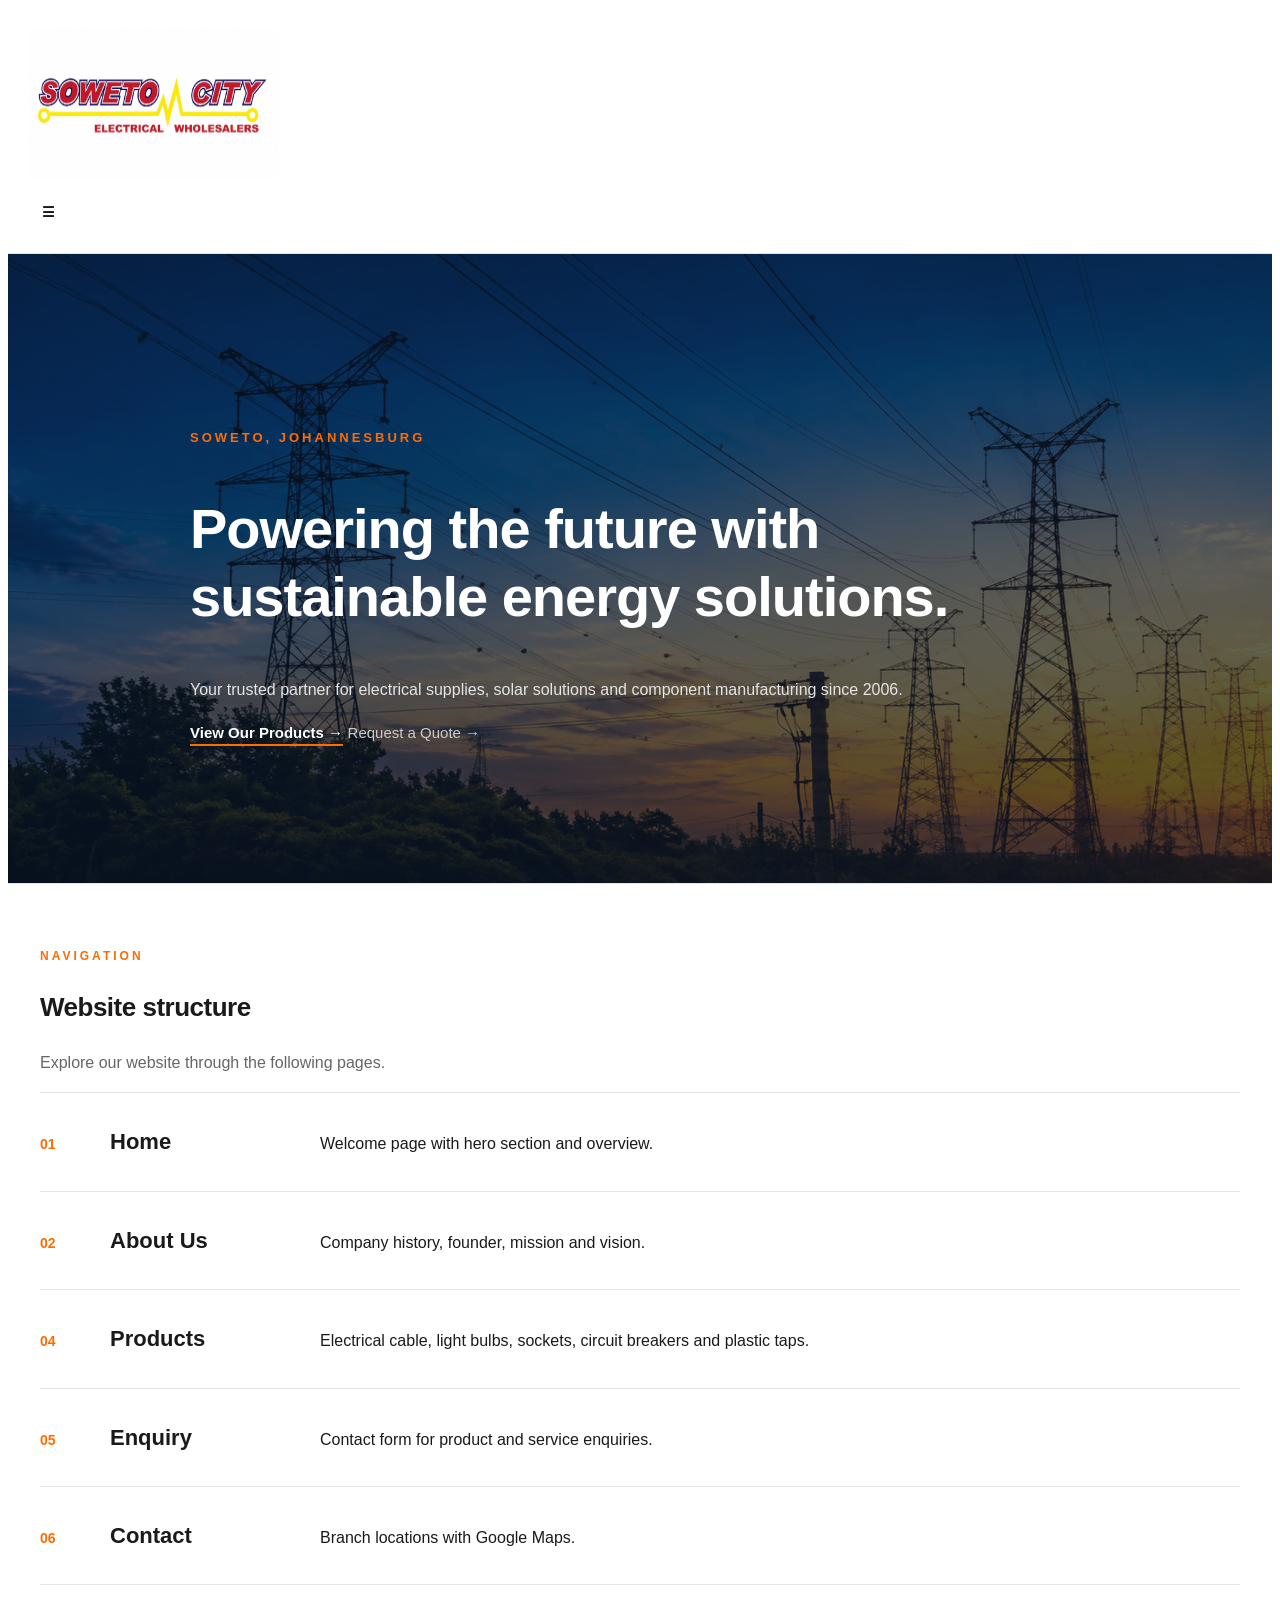
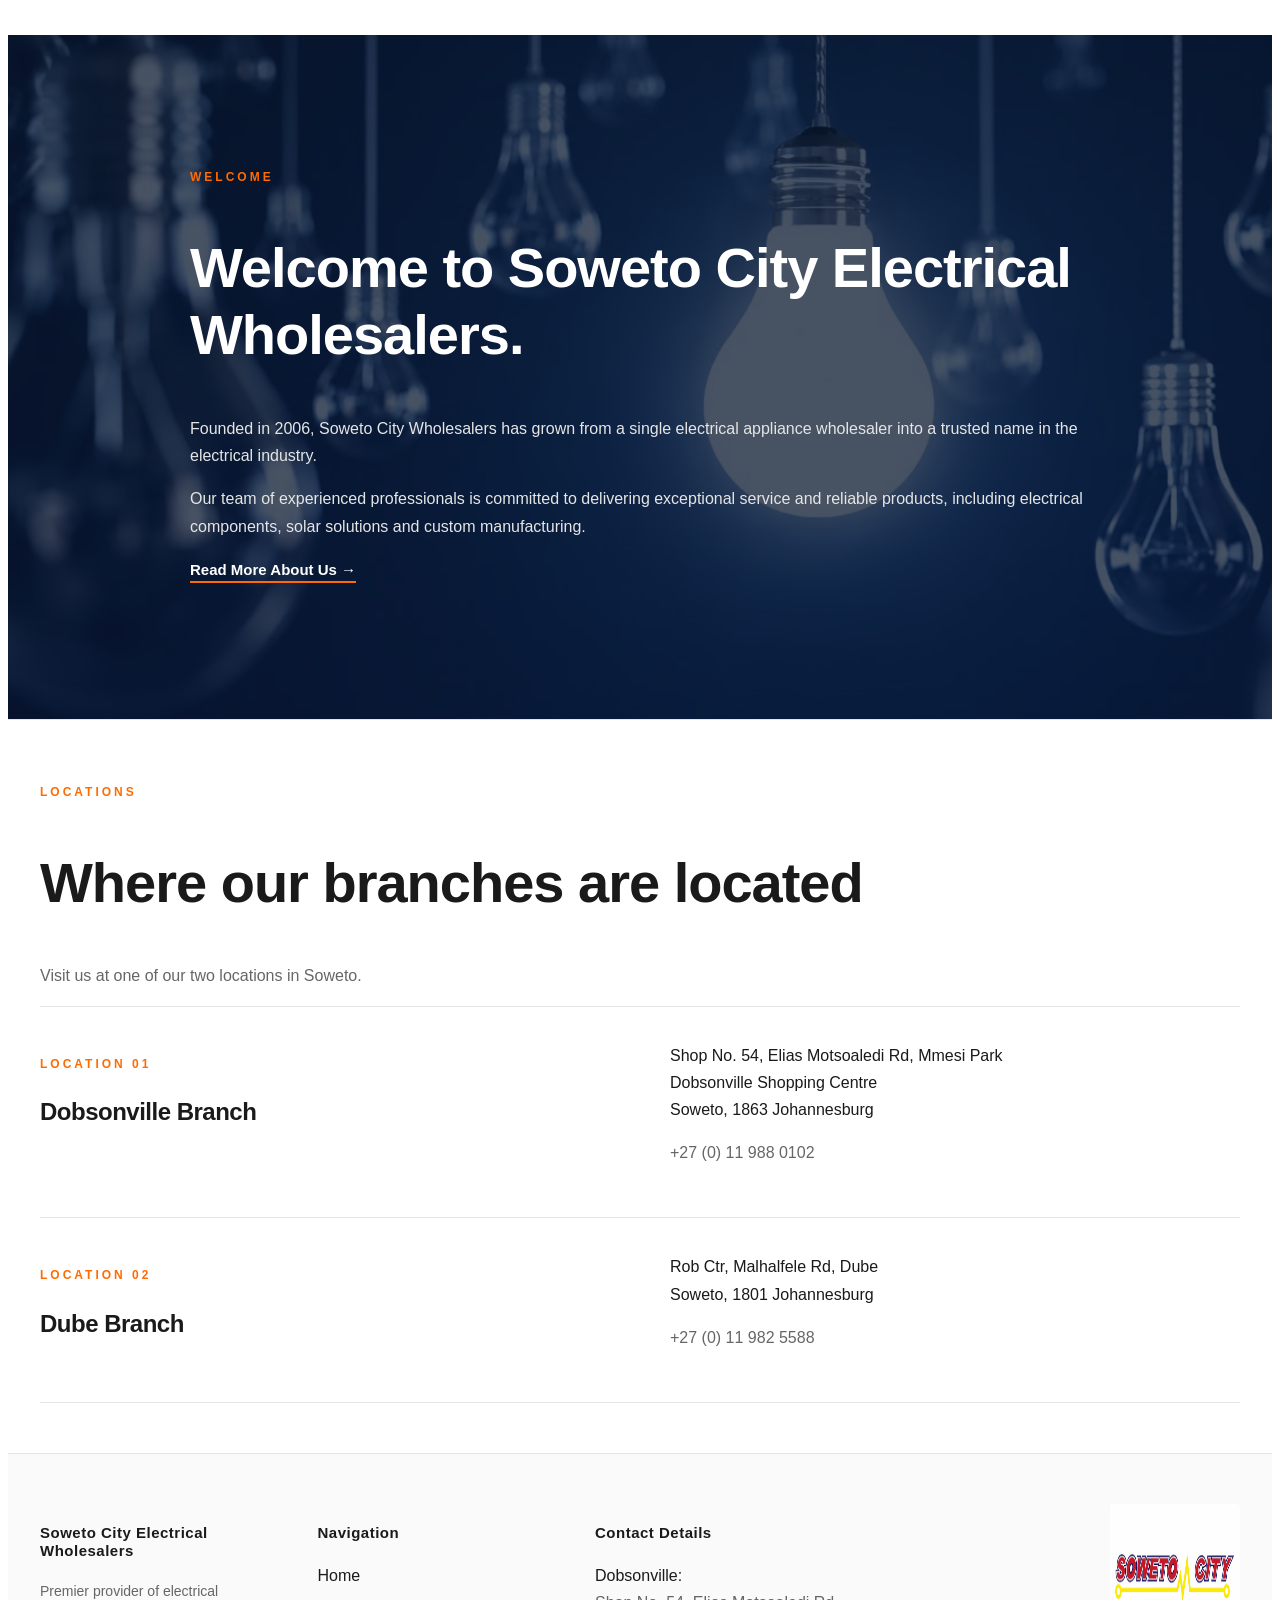
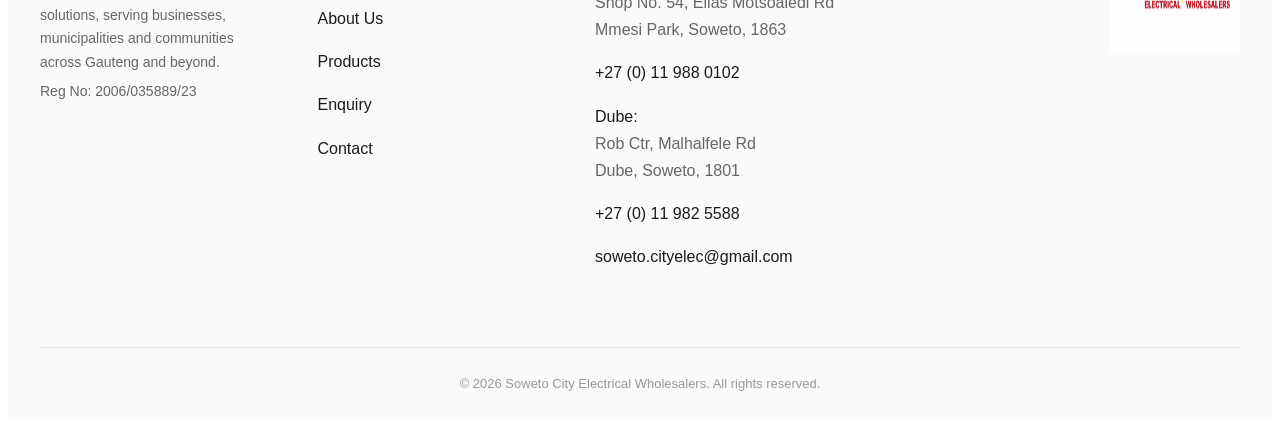
==== commit ade6c319: "Product page Added products styling for a unique look." ====
--- a/Root/index.html
+++ b/Root/index.html
@@ -27,21 +27,34 @@
                         <a href="Assets/enquiry.html">Enquiry</a>
                         <a href="Assets/contact.html">Contact</a>
                     </div>
-                </nav>
+</nav>
             </div>
         </header>
 
         <main>
 
             <!--Intoduction-->
-            <section class="hero-section">
+            <section style="padding: 160px 60px 120px 60px; position: relative;">
+    
+    <!-- Responsive background image using picture element -->
+            <picture>
+                <source media="(max-width: 768px)" srcset="Images/Hero banner mobile.jpg">
+                <source media="(min-width: 769px)" srcset="Images/Hero banner.jpg">
+                <img src="Images/Home Banner.png" style="position: absolute; top: 0; left: 0; width: 100%; height: 100%; object-fit: cover; z-index: 0;">
+            </picture>
+    
+    
+            <div style="position: absolute; top: 0; left: 0; width: 100%; height: 100%; background-color: rgba(10, 25, 47, 0.65); z-index: 1;"></div>
+
+            <div class="content-wrapper" style="position: relative; z-index: 2;">
                 <p class="section-label">Soweto, Johannesburg</p>
-                <h2>Powering the future with sustainable energy solutions.</h2>
-                <p>Your trusted partner for electrical supplies, solar solutions and component manufacturing since 2006.</p>
+                <h2 style="color: #FFFFFF;">Powering the future with sustainable energy solutions.</h2>
+                <p style="color: #E5E5E5;">Your trusted partner for electrical supplies, solar solutions and component manufacturing since 2006.</p>
                 <p>
-                    <a href="Assets/products.html" class="accent-link">View Our Products &rarr;</a>
-                    <a href="Assets/enquiry.html" class="muted-link">Request a Quote &rarr;</a>
+                <a href="Assets/products.html" class="accent-link" style="color: #FFFFFF; border-bottom-color: #FF6B00;">View Our Products &rarr;</a>
+                <a href="Assets/enquiry.html" class="muted-link" style="color: #CCCCCC;">Request a Quote &rarr;</a>
                 </p>
+            </div>
             </section>
 
             <!--Website Structure-->
@@ -86,16 +99,19 @@
             </section>
 
             <!--Welcome Section-->
-            <section class="content-section-light">
-                <div class="content-wrapper">
-                    <p class="section-label-small">Welcome</p>
-                    <h2 class="heading-medium">Welcome to Soweto City Electrical Wholesalers.</h2>
-                    <p>Founded in 2006, Soweto City Wholesalers has grown from a single electrical appliance wholesaler into a trusted name in the electrical industry.</p>
-                    <p>Our team of experienced professionals is committed to delivering exceptional service and reliable products, including electrical components, solar solutions and custom manufacturing.</p>
-                    <p>
-                        <a href="Assets/about.html" class="accent-link">Read More About Us &rarr;</a>
-                    </p>
-                </div>
+            <section style="padding: 120px 60px; background-image: url('Images/Welcome\ Banner.jpeg'); background-size: cover; background-position: center; position: relative;">
+    
+            <div style="position: absolute; top: 0; left: 0; width: 100%; height: 100%; background-color: rgba(10, 25, 47, 0.75);"></div>
+
+            <div class="content-wrapper" style="position: relative; z-index: 1;">
+                <p class="section-label-small">Welcome</p>
+                <h2 class="heading-medium" style="color: #FFFFFF;">Welcome to Soweto City Electrical Wholesalers.</h2>
+                <p style="color: #E5E5E5;">Founded in 2006, Soweto City Wholesalers has grown from a single electrical appliance wholesaler into a trusted name in the electrical industry.</p>
+                <p style="color: #E5E5E5;">Our team of experienced professionals is committed to delivering exceptional service and reliable products, including electrical components, solar solutions and custom manufacturing.</p>
+                <p>
+                <a href="Assets/about.html" class="accent-link" style="color: #FFFFFF; border-bottom-color: #FF6B00;">Read More About Us &rarr;</a>
+                </p>
+            </div>
             </section>
 
             <!--Branches-->
--- a/Root/CSS/Style.css
+++ b/Root/CSS/Style.css
@@ -1,3 +1,8 @@
+/*ROOT FONT SIZE*/
+html {
+    font-size: 16px;
+}
+
 /*BASE STYLES*/
 body{
     font-family: 'Inter', Arial, sans-serif;
@@ -17,28 +22,28 @@
 }
 
 h1{
-    font-size: 18px;
+    font-size: 1.125rem;
     font-weight: 600;
     letter-spacing: 0.5px;
 }
 
 h2{
-    font-size: 56px;
+    font-size: 3.5rem;
     letter-spacing: -1px;
 }
 
 h3{
-    font-size: 36px;
+    font-size: 2.25rem;
 }
 
 h4{
-    font-size: 15px;
+    font-size: 0.9375rem;
     font-weight: 600;
     letter-spacing: 0.5px;
 }
 
 p{
-    font-size: 18px;
+    font-size: 1.125rem;
     color: #666666;
 }
 
@@ -59,7 +64,7 @@
 /*REUSABLE CLASSES*/
 .section-label{
     color: #FF6B00;
-    font-size: 13px;
+    font-size: 0.8125rem;
     font-weight: 600;
     letter-spacing: 3px;
     text-transform: uppercase;
@@ -68,7 +73,7 @@
 
 .section-label-small{
     color: #FF6B00;
-    font-size: 12px;
+    font-size: 0.75rem;
     font-weight: 600;
     letter-spacing: 3px;
     text-transform: uppercase;
@@ -77,19 +82,20 @@
 
 .accent-link{
     color: #1A1A1A;
-    font-size: 15px;
+    font-size: 0.9375rem;
     font-weight: 600;
     padding-bottom: 3px;
     border-bottom: 2px solid #FF6B00;
 }
 
-.accent-link:hover{
-    color: #FF6B00;
+.accent-link:active {
+    color: #E55A00;
+    border-bottom-color: #E55A00;
 }
 
 .muted-link{
     color: #666666;
-    font-size: 15px;
+    font-size: 0.9375rem;
     font-weight: 500;
 }
 
@@ -145,11 +151,14 @@
 /*NAVIGATION*/
 nav p{
     margin: 0;
-    font-size: 14px;
+    font-size: 0.875rem;
     font-weight: 400;
 }
 
-/*NAVIGATION*/
+.nav-links a{
+    font-size: 0.875rem;
+}
+
 nav{
     display: flex;
     align-items: center;
@@ -160,15 +169,33 @@
     display: none;
 }
 
-/*Hide the menu button on desktop*/
+.menu-button{
+    display: none;
+}
+
+.nav-links{
+    display: flex;
+    flex-wrap: wrap;
+}
+
+/*MOBILE MENU TOGGLE*/
+.menu-toggle{
+    display: none;
+}
+
 .menu-button{
     display: none;
     cursor: pointer;
     color: #1A1A1A;
     font-family: 'Inter', Arial, sans-serif;
-    font-size: 14px;
+    font-size: 0.875rem;
     font-weight: 600;
     padding: 8px 14px;
+}
+
+.nav-links{
+    display: flex;
+    flex-wrap: wrap;
 }
 
 /*Default horizontal menu*/
@@ -208,9 +235,8 @@
     transform: scaleX(1);
 }
 
-.nav-links a.active{
-    color: #1A1A1A;
-    font-weight: 600;
+.nav-links a:active {
+    color: #FF6B00;
 }
 
 .nav-links a.active::after{
@@ -252,13 +278,13 @@
 .row-number{
     color: #FF6B00;
     font-weight: 600;
-    font-size: 14px;
+    font-size: 0.875rem;
 }
 
 .row-title{
     color: #1A1A1A;
     font-weight: 600;
-    font-size: 22px;
+    font-size: 1.375rem;
     text-decoration: none;
 }
 
@@ -336,7 +362,7 @@
 }
 
 .item-row h3{
-    font-size: 30px;
+    font-size: 1.875rem;
     margin-bottom: 20px;
 }
 
@@ -344,11 +370,18 @@
     width: 100%;
     border-radius: 4px;
     display: block;
+    box-shadow: 0 2px 8px rgba(0, 0, 0, 0.06);
+    transition: box-shadow 0.3s ease, transform 0.3s ease;
+}
+
+.item-row img:hover{
+    box-shadow: 0 8px 24px rgba(0, 0, 0, 0.12);
+    transform: translateY(-3px);
 }
 
 .item-meta{
     color: #666666;
-    font-size: 15px;
+    font-size: 0.9375rem;
     margin: 12px 0 0 0;
 }
 
@@ -358,12 +391,12 @@
 }
 
 /*BUY BUTTON*/
-.buy-button{
+.buy-button {
     display: inline-block;
     background-color: #FF6B00;
     color: #FFFFFF;
     font-family: 'Inter', Arial, sans-serif;
-    font-size: 15px;
+    font-size: 0.9375rem;
     font-weight: 600;
     letter-spacing: 1px;
     text-transform: uppercase;
@@ -371,23 +404,37 @@
     border-radius: 4px;
     text-decoration: none;
     margin-top: 25px;
-    transition: background-color 0.3s ease, transform 0.2s ease;
-}
-
-.buy-button:hover{
+    box-shadow: 0 4px 12px rgba(255, 107, 0, 0.3);
+    transition: background-color 0.3s ease, transform 0.2s ease, box-shadow 0.3s ease;
+}
+
+.buy-button:hover {
     background-color: #E55A00;
     color: #FFFFFF;
     transform: translateY(-2px);
+    box-shadow: 0 8px 20px rgba(255, 107, 0, 0.4);
+}
+
+.buy-button:active {
+    transform: translateY(1px);
+    box-shadow: 0 2px 6px rgba(255, 107, 0, 0.3);
 }
 
 /*FORMS*/
+.enquiry-form{
+    box-shadow: 0 4px 16px rgba(0, 0, 0, 0.05);
+    padding: 40px;
+    border-radius: 6px;
+    background-color: #FFFFFF;
+}
+
 .form-group{
     margin-bottom: 35px;
 }
 
 .form-group label{
     color: #1A1A1A;
-    font-size: 14px;
+    font-size: 0.875rem;
     font-weight: 600;
     letter-spacing: 0.5px;
     display: block;
@@ -403,7 +450,7 @@
     border-bottom: 1px solid #E5E5E5;
     background-color: transparent;
     font-family: 'Inter', Arial, sans-serif;
-    font-size: 16px;
+    font-size: 1rem;
     font-weight: 300;
     color: #1A1A1A;
     outline: none;
@@ -427,15 +474,20 @@
     cursor: pointer;
     color: #1A1A1A;
     font-family: 'Inter', Arial, sans-serif;
-    font-size: 15px;
+    font-size: 0.9375rem;
     font-weight: 600;
     padding-bottom: 3px;
     border-bottom: 2px solid #FF6B00;
-    transition: color 0.3s ease;
+    transition: color 0.3s ease, border-color 0.3s ease;
 }
 
 .submit-button:hover{
     color: #FF6B00;
+}
+
+.submit-button:active{
+    color: #E55A00;
+    border-bottom-color: #E55A00;
 }
 
 /*MAP EMBEDS*/
@@ -490,7 +542,7 @@
 .footer-col p{
     color: #666666;
     margin: 5px 0;
-    font-size: 14px;
+    font-size: 0.875rem;
     line-height: 1.7;
     font-weight: 300;
 }
@@ -512,13 +564,14 @@
 .footer-reg{
     color: #999999;
     margin-top: 15px;
-    font-size: 13px;
+    font-size: 0.8125rem;
 }
 
 .footer-links p{
     margin: 8px 0;
-    font-size: 14px;
-}
+    font-size: 0.875rem;
+}
+
 
 .footer-social{
     border-top: 1px solid #E5E5E5;
@@ -534,7 +587,7 @@
 .footer-bottom p{
     color: #999999;
     text-align: center;
-    font-size: 13px;
+    font-size: 0.8125rem;
     margin: 0;
     font-weight: 300;
 }
@@ -542,7 +595,7 @@
 /*RESPONSIVE DESIGNS*/
 @media (max-width: 992px){
     h2{
-        font-size: 42px;
+    font-size: 2.625rem;
     }
 
     header{
@@ -569,24 +622,27 @@
 
     .logo-img {
     width: 250px;
-}
+    }
 
 .footer-logo {
     width: 180px;
-}
-}
-
-@media (max-width: 768px){
+    }
+}
+
+@media (max-width: 768px) {
+    .menu-button {
+        display: block;
+    }
     h2{
-        font-size: 32px;
-    }
-
+    font-size: 2rem;
+    }
+}
     h3{
-        font-size: 26px;
+    font-size: 1.625rem;
     }
 
     p{
-        font-size: 16px;
+    font-size: 1rem;
     }
 
     header{
@@ -594,15 +650,15 @@
     }
 
     .header-container{
-        flex-direction: column;
-        align-items: flex-start;
-        gap: 15px;
+    flex-direction: column;
+    align-items: flex-start;
+    gap: 15px;
     }
 
     nav a{
-        padding: 8px 8px;
-        font-size: 13px;
-    }
+    font-size: 0.8125rem;
+    }
+
 
     nav a::after{
         left: 8px;
@@ -624,7 +680,7 @@
     }
 
     .item-row h3{
-        font-size: 24px;
+    font-size: 1.5rem;
     }
 
     .row-title{
@@ -641,15 +697,15 @@
 
     .logo-img {
     width: 250px;
-}
+    }
 
 .footer-logo{
     width: 170px;
-}
+    }
 /*Show menu button on mobile*/
 .menu-button{
     display: block;
-}
+    }
 
 /*Hide the menu links by default on mobile*/
 .nav-links{
@@ -657,31 +713,55 @@
     flex-direction: column;
     width: 100%;
     padding-top: 10px;
-}
+    }
 
 /*Show the menu links when the checkbox is checked*/
 .menu-toggle:checked ~ .nav-links{
     display: flex;
-}
+    }
 
 /*Stack the links vertically*/
 .nav-links a{
     padding: 10px 0;
-}
+    }
 
 /*Hide the underline effect on mobile (optional)*/
 .nav-links a::after{
     display: none;
-}
+    }
 
 .footer-logo{
     width: 130px;
-}
+    }
+
+
+/*Mobile menu behaviour*/
+.menu-button{
+    display: block;
+}
+
+.nav-links{
+    display: none;
+    flex-direction: column;
+    width: 100%;
+    padding-top: 10px;
+}
+
+.menu-toggle:checked ~ .nav-links {
+    display: flex;
+}
+
+.nav-links a {
+    padding: 10px 0;
 }
 
 @media (max-width: 480px){
-    h2{
-        font-size: 26px;
+   h2{
+    font-size: 1.625rem;
+    }
+
+    h3{
+    font-size: 1.375rem;
     }
 
     .hero-section{
@@ -704,9 +784,9 @@
 
     .logo-img {
     width: 250px;
-}
+    }
 
 .footer-logo {
     width: 180px;
-}
+    }
 }
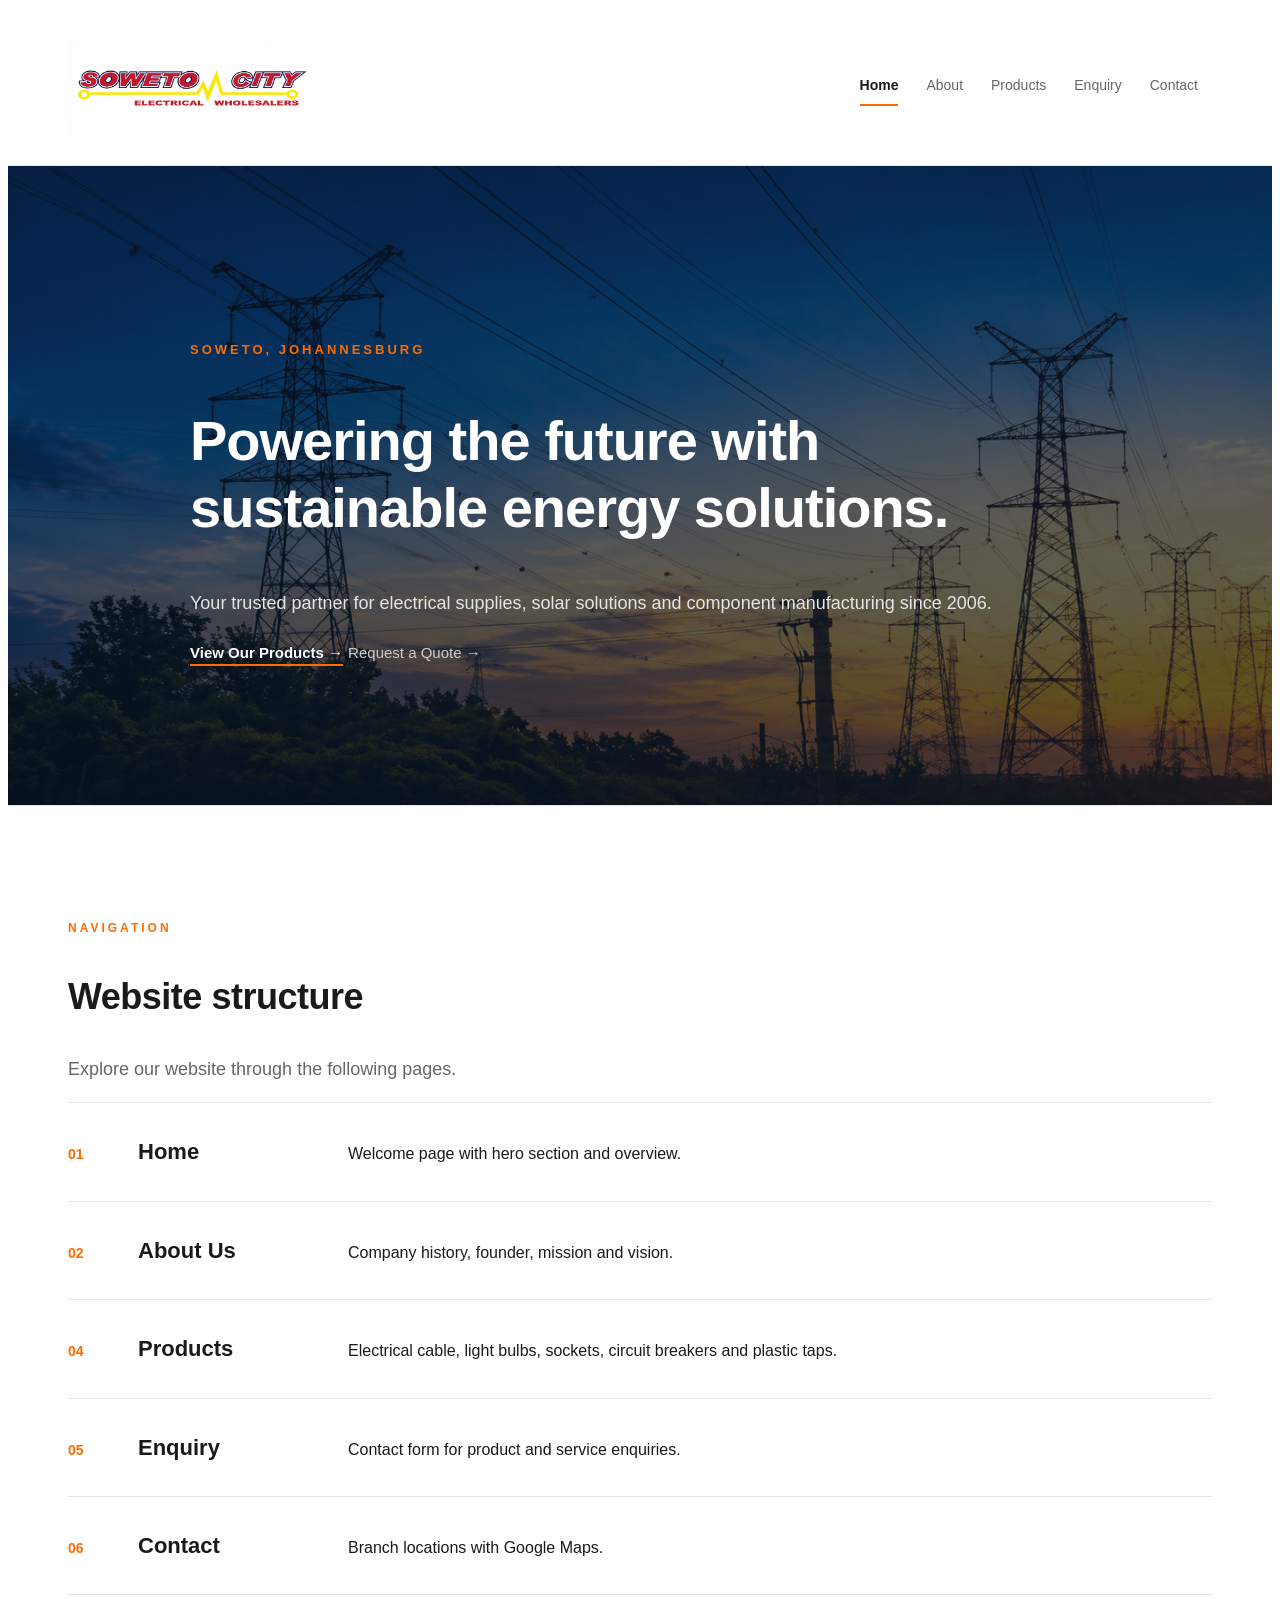
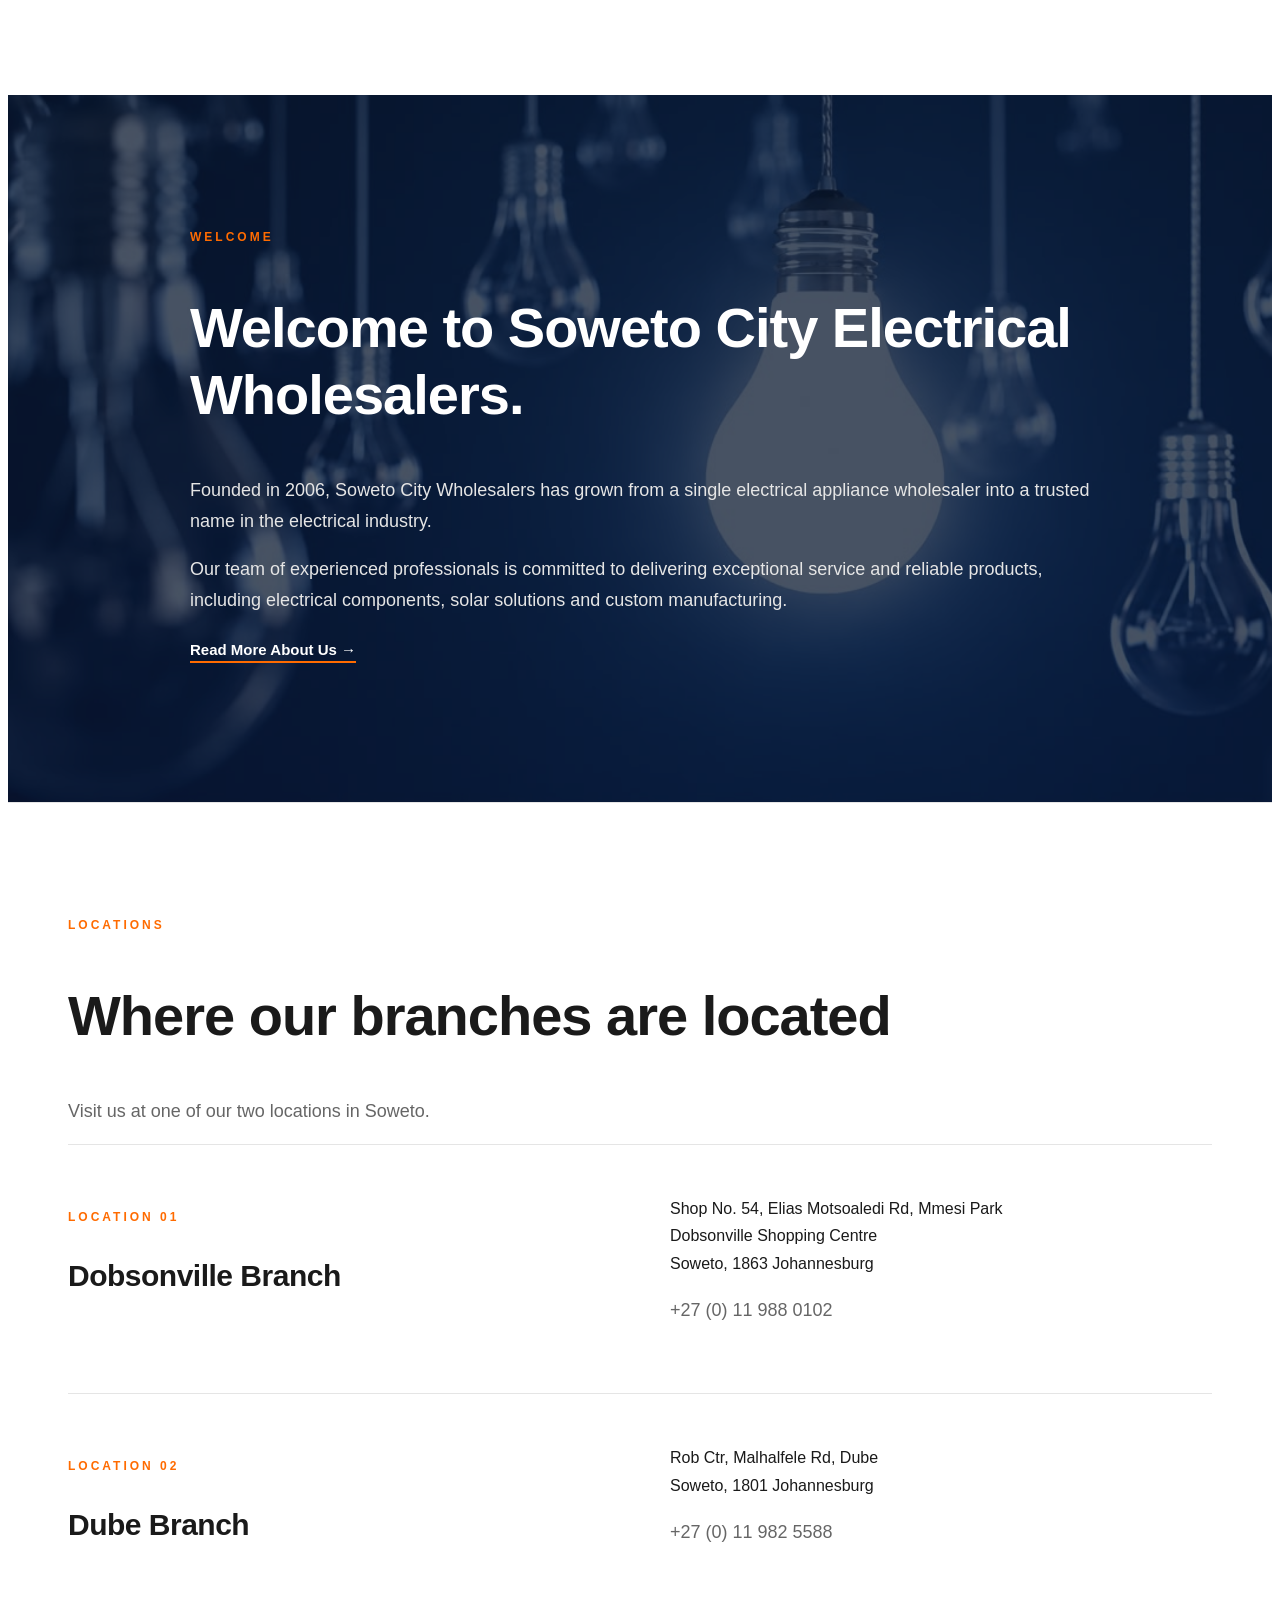
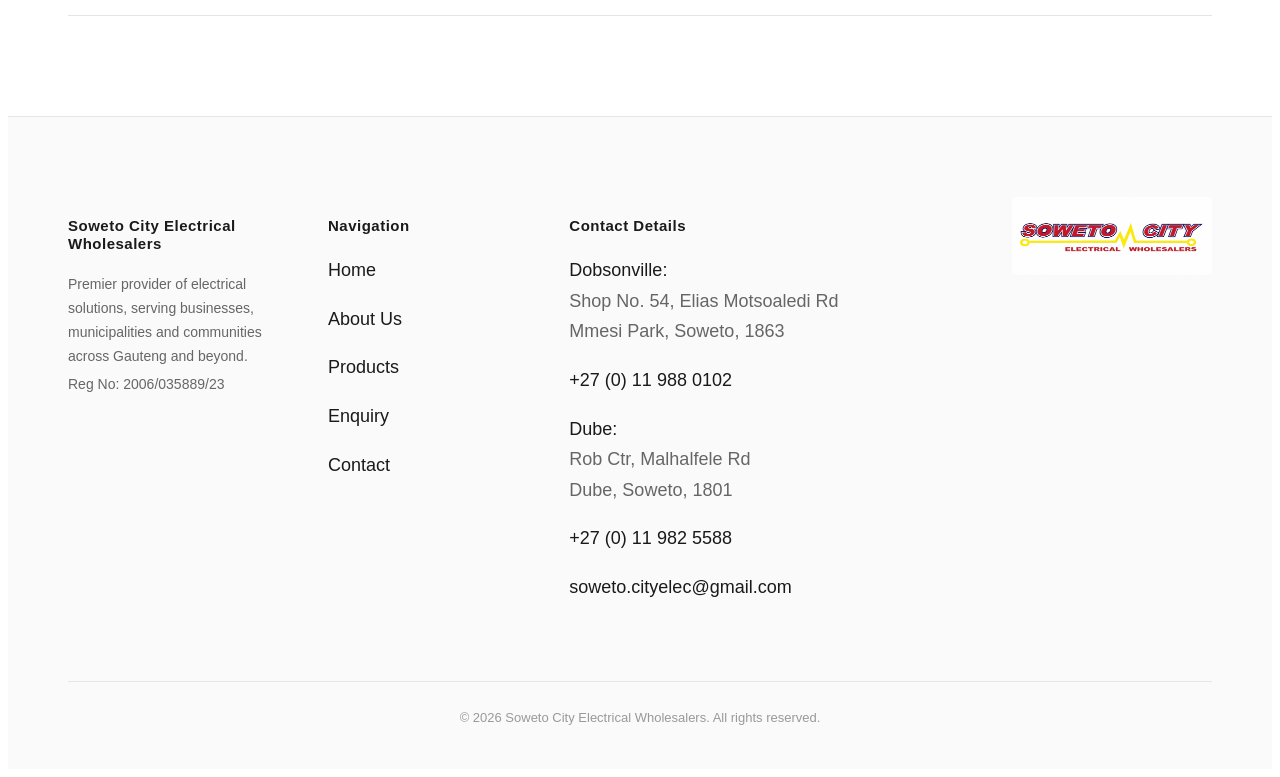
==== commit aec1587d: "Add files via upload I have added a cart to the website." ====
--- a/Root/index.html
+++ b/Root/index.html
@@ -1,6 +1,8 @@
 <!DOCTYPE html>
 <html lang="en">
     <head>
+        <meta charset="UTF-8">
+        <meta name="viewport" content="width=device-width, initial-scale=1.0">
         <title>Soweto City Electrical Wholesalers | Home</title>
         <link rel="stylesheet" href="CSS/Style.css">
         
@@ -27,7 +29,7 @@
                         <a href="Assets/enquiry.html">Enquiry</a>
                         <a href="Assets/contact.html">Contact</a>
                     </div>
-</nav>
+                </nav>
             </div>
         </header>
 
@@ -36,7 +38,7 @@
             <!--Intoduction-->
             <section style="padding: 160px 60px 120px 60px; position: relative;">
     
-    <!-- Responsive background image using picture element -->
+            <!-- Responsive background image using picture element -->
             <picture>
                 <source media="(max-width: 768px)" srcset="Images/Hero banner mobile.jpg">
                 <source media="(min-width: 769px)" srcset="Images/Hero banner.jpg">
@@ -93,7 +95,7 @@
                             <span class="row-number" style="min-width: 40px;">06</span>
                             <a href="Assets/contact.html" class="row-title" style="min-width: 180px;">Contact</a>
                             <span class="row-desc" style="flex: 1;">Branch locations with Google Maps.</span>
-                            </div>
+                        </div>
                     </div>
                 </div>
             </section>
@@ -216,5 +218,6 @@
             </div>
         </footer>
 
+        <script src="../Javascript/JS.js"></script>
     </body>
 </html>
--- a/Root/CSS/Style.css
+++ b/Root/CSS/Style.css
@@ -138,32 +138,28 @@
 /*LOGO SIZING*/
 .logo-img{
     width: 250px;
-    height: 150px;
+    height: auto;
     border-radius: 2px;
 }
 
 .footer-logo{
     width: 200px;
-    height: 150px;
+    height: auto;
     border-radius: 4px;
 }
 
 /*NAVIGATION*/
+nav{
+    display: flex;
+    align-items: center;
+}
+
 nav p{
     margin: 0;
     font-size: 0.875rem;
     font-weight: 400;
 }
 
-.nav-links a{
-    font-size: 0.875rem;
-}
-
-nav{
-    display: flex;
-    align-items: center;
-}
-
 /*Hide the checkbox*/
 .menu-toggle{
     display: none;
@@ -171,31 +167,12 @@
 
 .menu-button{
     display: none;
-}
-
-.nav-links{
-    display: flex;
-    flex-wrap: wrap;
-}
-
-/*MOBILE MENU TOGGLE*/
-.menu-toggle{
-    display: none;
-}
-
-.menu-button{
-    display: none;
     cursor: pointer;
     color: #1A1A1A;
     font-family: 'Inter', Arial, sans-serif;
-    font-size: 0.875rem;
+    font-size: 1.5rem;
     font-weight: 600;
     padding: 8px 14px;
-}
-
-.nav-links{
-    display: flex;
-    flex-wrap: wrap;
 }
 
 /*Default horizontal menu*/
@@ -211,6 +188,7 @@
     padding: 8px 14px;
     position: relative;
     transition: color 0.3s ease;
+    font-size: 0.875rem;
 }
 
 /*Hover underline slides in from left*/
@@ -239,38 +217,12 @@
     color: #FF6B00;
 }
 
+.nav-links a.active{
+    color: #1A1A1A;
+    font-weight: 600;
+}
+
 .nav-links a.active::after{
-    transform: scaleX(1);
-}
-
-/*HOVER FEATURE - underline slides in from left*/
-nav a::after{
-    content: '';
-    position: absolute;
-    left: 14px;
-    right: 14px;
-    bottom: 0;
-    height: 2px;
-    background-color: #FF6B00;
-    transform: scaleX(0);
-    transform-origin: left;
-    transition: transform 0.3s ease;
-}
-
-nav a:hover{
-    color: #1A1A1A;
-}
-
-nav a:hover::after{
-    transform: scaleX(1);
-}
-
-nav a.active{
-    color: #1A1A1A;
-    font-weight: 600;
-}
-
-nav a.active::after{
     transform: scaleX(1);
 }
 
@@ -330,8 +282,6 @@
     border-top: 1px solid #E5E5E5;
     text-align: center;
 }
-
- 
 
 /*TWO-COLUMN FLEX LAYOUT*/
 .flex-row{
@@ -572,7 +522,6 @@
     font-size: 0.875rem;
 }
 
-
 .footer-social{
     border-top: 1px solid #E5E5E5;
     padding-top: 30px;
@@ -595,7 +544,7 @@
 /*RESPONSIVE DESIGNS*/
 @media (max-width: 992px){
     h2{
-    font-size: 2.625rem;
+        font-size: 2.625rem;
     }
 
     header{
@@ -621,28 +570,25 @@
     }
 
     .logo-img {
-    width: 250px;
-    }
-
-.footer-logo {
-    width: 180px;
-    }
-}
-
-@media (max-width: 768px) {
-    .menu-button {
-        display: block;
-    }
+        width: 250px;
+    }
+
+    .footer-logo {
+        width: 180px;
+    }
+}
+
+@media (max-width: 768px){
     h2{
-    font-size: 2rem;
-    }
-}
+        font-size: 2rem;
+    }
+
     h3{
-    font-size: 1.625rem;
+        font-size: 1.625rem;
     }
 
     p{
-    font-size: 1rem;
+        font-size: 1rem;
     }
 
     header{
@@ -650,19 +596,45 @@
     }
 
     .header-container{
-    flex-direction: column;
-    align-items: flex-start;
-    gap: 15px;
-    }
-
-    nav a{
-    font-size: 0.8125rem;
-    }
-
-
-    nav a::after{
-        left: 8px;
-        right: 8px;
+        flex-direction: column;
+        align-items: flex-start;
+        gap: 15px;
+    }
+
+    /*Show menu button on mobile*/
+    .menu-button{
+        display: block;
+    }
+
+    /*Hide the menu links by default on mobile*/
+    .nav-links{
+        display: none;
+        flex-direction: column;
+        width: 100%;
+        padding-top: 10px;
+    }
+
+    /*Show the menu links when the checkbox is checked*/
+    .menu-toggle:checked ~ .nav-links{
+        display: flex;
+    }
+
+    /*Stack the links vertically*/
+    .nav-links a{
+        padding: 10px 0;
+        font-size: 1rem;
+    }
+
+    /*Hide the underline effect on mobile (optional)*/
+    .nav-links a::after{
+        display: none;
+    }
+
+    /*Make sitemap rows stack on mobile so the page stays slim*/
+    .row-item {
+        flex-direction: column !important;
+        align-items: flex-start !important;
+        gap: 10px !important;
     }
 
     .hero-section{
@@ -680,7 +652,7 @@
     }
 
     .item-row h3{
-    font-size: 1.5rem;
+        font-size: 1.5rem;
     }
 
     .row-title{
@@ -696,72 +668,21 @@
     }
 
     .logo-img {
-    width: 250px;
-    }
-
-.footer-logo{
-    width: 170px;
-    }
-/*Show menu button on mobile*/
-.menu-button{
-    display: block;
-    }
-
-/*Hide the menu links by default on mobile*/
-.nav-links{
-    display: none;
-    flex-direction: column;
-    width: 100%;
-    padding-top: 10px;
-    }
-
-/*Show the menu links when the checkbox is checked*/
-.menu-toggle:checked ~ .nav-links{
-    display: flex;
-    }
-
-/*Stack the links vertically*/
-.nav-links a{
-    padding: 10px 0;
-    }
-
-/*Hide the underline effect on mobile (optional)*/
-.nav-links a::after{
-    display: none;
-    }
-
-.footer-logo{
-    width: 130px;
-    }
-
-
-/*Mobile menu behaviour*/
-.menu-button{
-    display: block;
-}
-
-.nav-links{
-    display: none;
-    flex-direction: column;
-    width: 100%;
-    padding-top: 10px;
-}
-
-.menu-toggle:checked ~ .nav-links {
-    display: flex;
-}
-
-.nav-links a {
-    padding: 10px 0;
+        width: 200px;
+    }
+
+    .footer-logo{
+        width: 170px;
+    }
 }
 
 @media (max-width: 480px){
    h2{
-    font-size: 1.625rem;
+        font-size: 1.625rem;
     }
 
     h3{
-    font-size: 1.375rem;
+        font-size: 1.375rem;
     }
 
     .hero-section{
@@ -783,10 +704,10 @@
     }
 
     .logo-img {
-    width: 250px;
-    }
-
-.footer-logo {
-    width: 180px;
+        width: 180px;
+    }
+
+    .footer-logo {
+        width: 140px;
     }
 }
